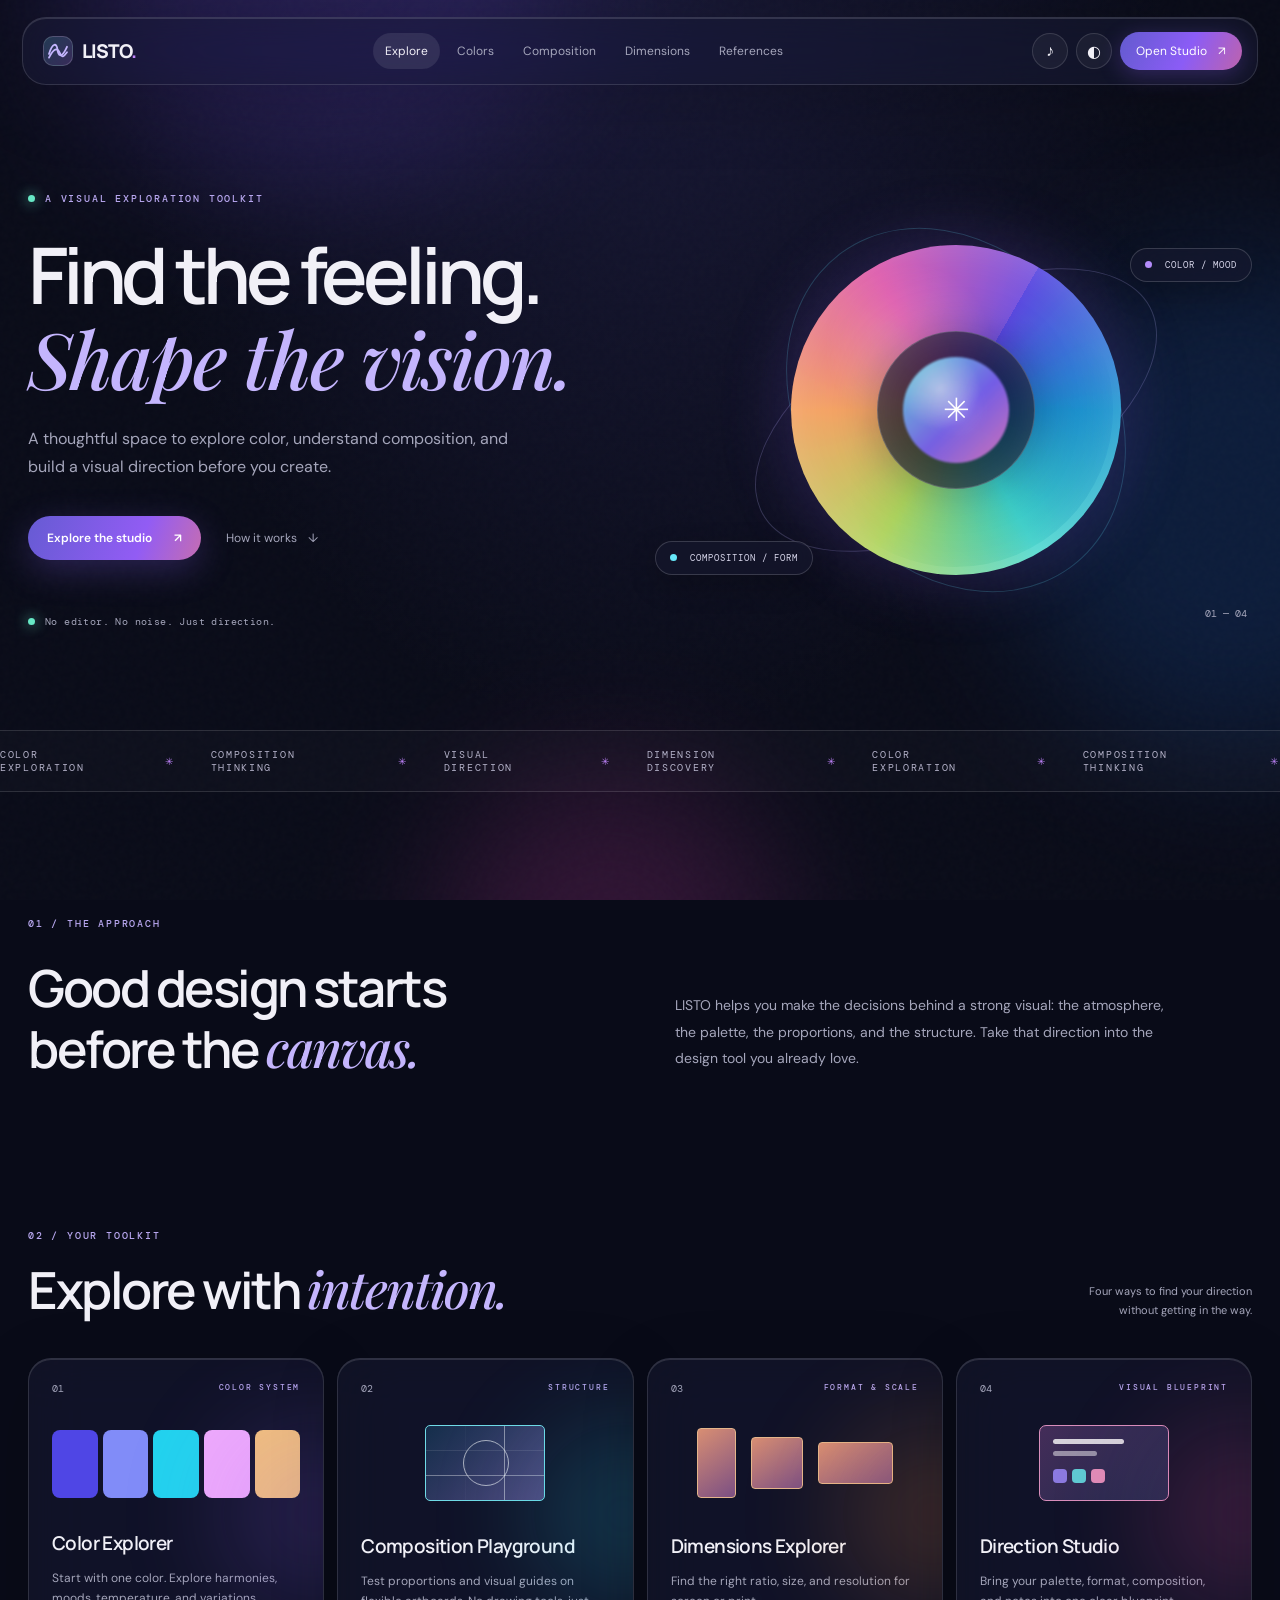
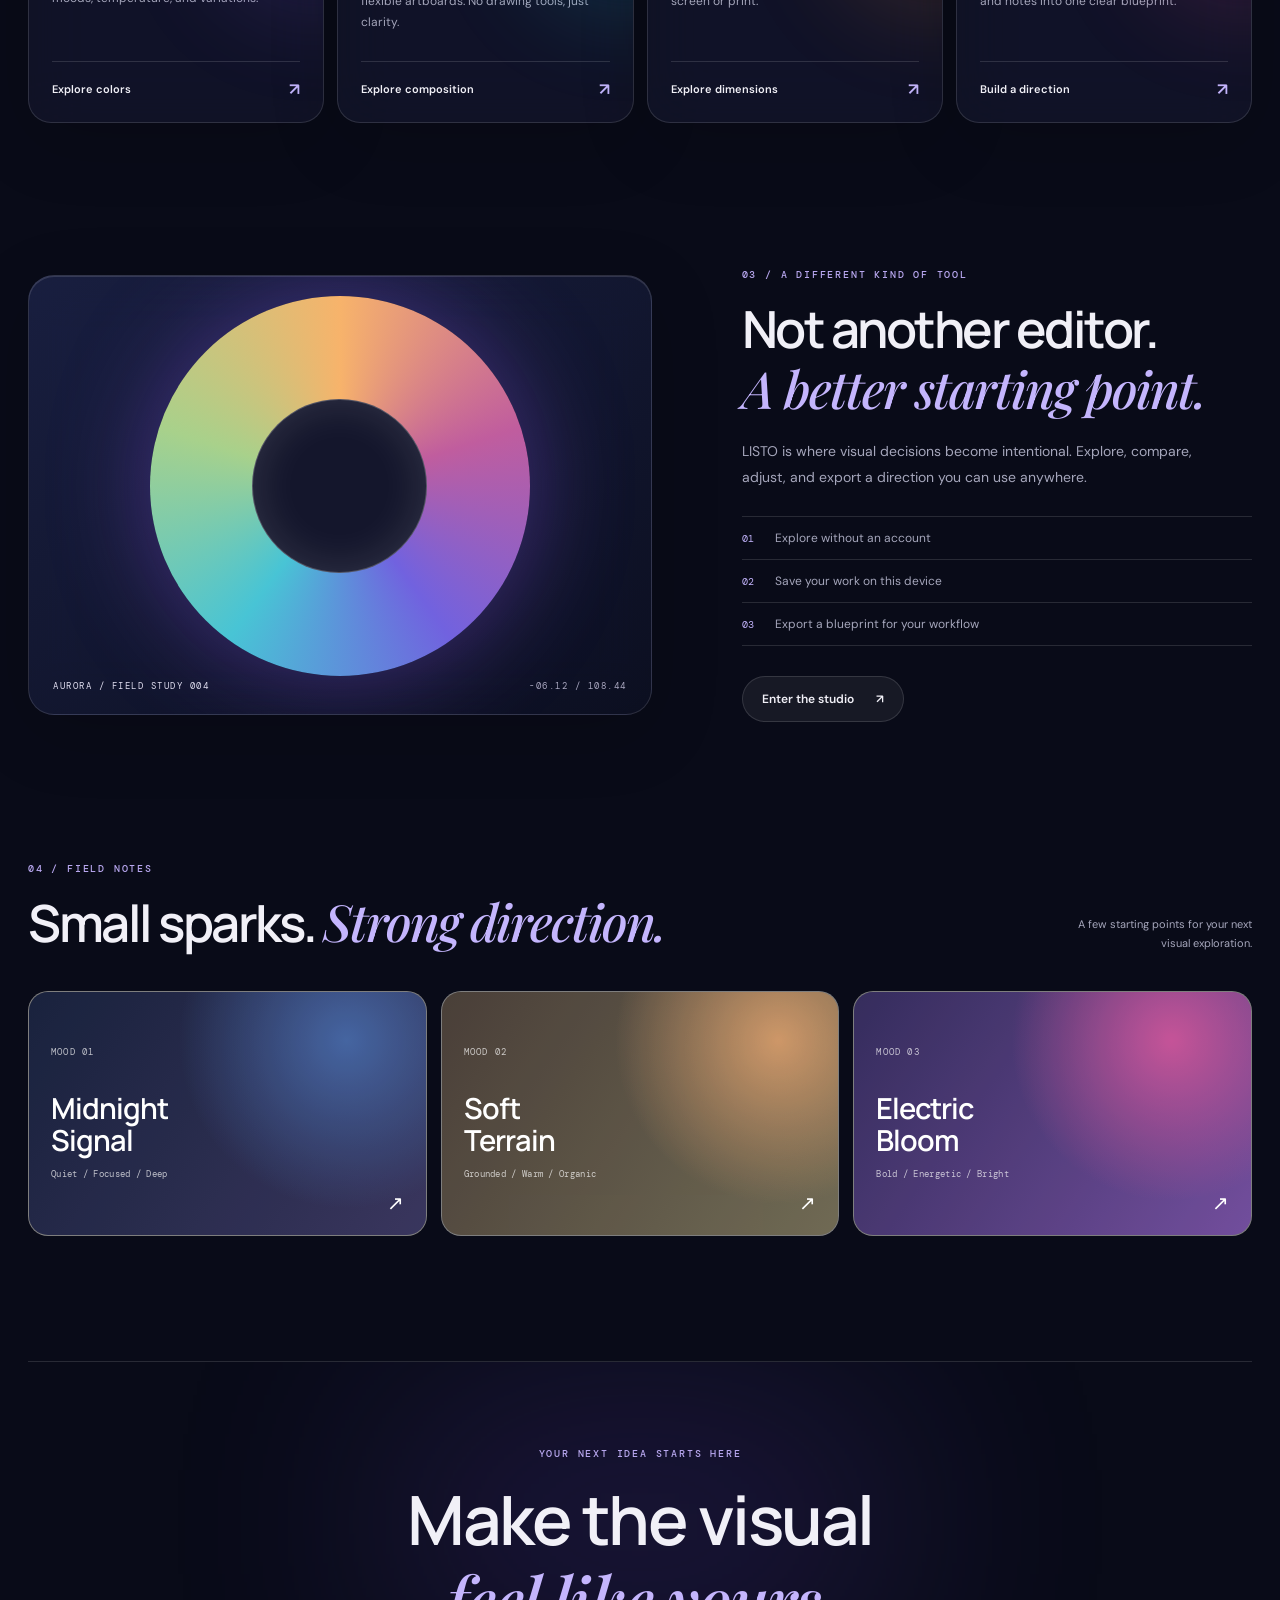
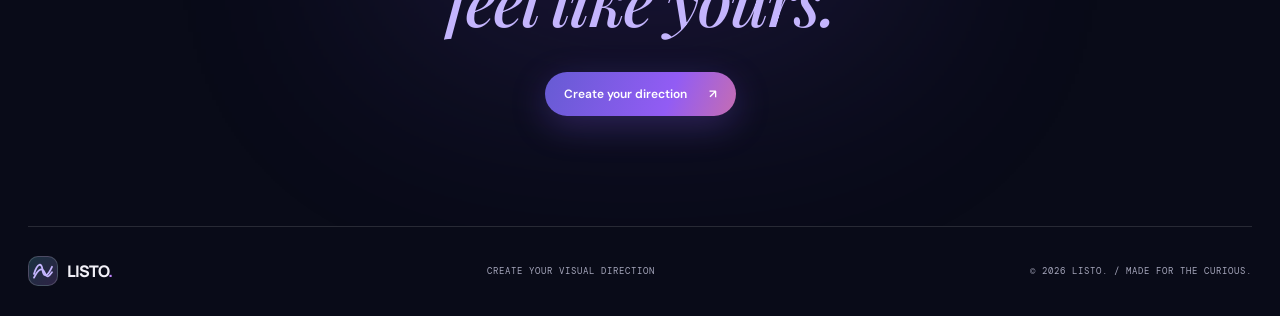
==== index.html @ 4fe57c47 "Add files via upload" ====
<!doctype html>
<html lang="id">
<head>
  <meta charset="utf-8">
  <meta name="viewport" content="width=device-width, initial-scale=1">
  <meta name="theme-color" content="#090b18">
  <meta name="description" content="LISTO. — Create Your Visual Direction. Explore color, composition, dimensions, and visual references.">
  <title>LISTO. — Create Your Visual Direction</title>
  <link rel="preconnect" href="https://fonts.googleapis.com">
  <link rel="preconnect" href="https://fonts.gstatic.com" crossorigin>
  <link href="https://fonts.googleapis.com/css2?family=DM+Sans:wght@400;500;600;700&family=Manrope:wght@400;500;600;700;800&family=Playfair+Display:ital,wght@0,500;0,600;1,500&display=swap" rel="stylesheet">
  <link rel="stylesheet" href="styles.css">
</head>
<body>
  <div class="ambient" aria-hidden="true">
    <div class="aurora aurora-a"></div><div class="aurora aurora-b"></div><div class="aurora aurora-c"></div>
    <div class="grain"></div>
  </div>

  <header class="topbar-wrap">
    <nav class="topbar glass" aria-label="Navigasi utama">
      <a class="brand" href="#home" aria-label="LISTO beranda">
        <span class="brand-mark"><svg viewBox="0 0 40 40" role="img" aria-label="Aurora Flow"><path d="M5 25C11 5 18 7 19 17S25 35 35 13" /><path d="M5 31C13 15 19 14 23 23S29 30 35 22" /></svg></span>
        <span>LISTO<span class="brand-dot">.</span></span>
      </a>
      <div class="nav-links" id="navLinks">
        <a class="nav-link active" href="#explore">Explore</a>
        <a class="nav-link" href="#colors">Colors</a>
        <a class="nav-link" href="#composition">Composition</a>
        <a class="nav-link" href="#dimensions">Dimensions</a>
        <a class="nav-link" href="#references">References</a>
      </div>
      <div class="nav-actions">
        <button class="icon-btn" id="soundToggle" aria-label="Aktifkan atau matikan suara" title="Sound"><span id="soundIcon">♪</span></button>
        <button class="icon-btn" id="themeToggle" aria-label="Ganti tema" title="Theme">◐</button>
        <button class="menu-toggle" id="menuToggle" aria-label="Buka navigasi">☰</button>
        <a class="nav-cta" href="#studio">Open Studio <span>↗</span></a>
      </div>
    </nav>
  </header>

  <main id="home">
    <section class="hero section-shell" id="explore">
      <div class="hero-copy">
        <div class="eyebrow"><span class="eyebrow-dot"></span> A VISUAL EXPLORATION TOOLKIT</div>
        <h1>Find the feeling.<br><em>Shape the vision.</em></h1>
        <p class="hero-description">A thoughtful space to explore color, understand composition, and build a visual direction before you create.</p>
        <div class="hero-actions">
          <a class="button button-primary" href="#studio">Explore the studio <span>↗</span></a>
          <a class="text-link" href="#how-it-works">How it works <span>↓</span></a>
        </div>
        <div class="hero-meta"><span class="live-dot"></span> No editor. No noise. Just direction.</div>
      </div>
      <div class="hero-art" aria-label="Visual aurora spectrum">
        <div class="orbit orbit-one"></div><div class="orbit orbit-two"></div>
        <div class="spectrum-core"><div class="core-inner"></div><span class="core-cross">✳</span></div>
        <div class="float-label label-top"><span class="tiny-swatch swatch-violet"></span> COLOR / MOOD</div>
        <div class="float-label label-bottom"><span class="tiny-swatch swatch-cyan"></span> COMPOSITION / FORM</div>
        <div class="hero-index">01 — 04</div>
      </div>
    </section>

    <section class="ticker" aria-label="Fitur LISTO"><div class="ticker-track"><span>COLOR EXPLORATION</span><i>✳</i><span>COMPOSITION THINKING</span><i>✳</i><span>VISUAL DIRECTION</span><i>✳</i><span>DIMENSION DISCOVERY</span><i>✳</i><span>COLOR EXPLORATION</span><i>✳</i><span>COMPOSITION THINKING</span><i>✳</i></div></section>

    <section class="section-shell intro-section" id="how-it-works">
      <div class="section-kicker">01 / THE APPROACH</div>
      <div class="intro-grid"><h2>Good design starts<br>before the <em>canvas.</em></h2><p>LISTO helps you make the decisions behind a strong visual: the atmosphere, the palette, the proportions, and the structure. Take that direction into the design tool you already love.</p></div>
    </section>

    <section class="section-shell tools-section" id="studio">
      <div class="section-heading"><div><div class="section-kicker">02 / YOUR TOOLKIT</div><h2>Explore with <em>intention.</em></h2></div><span class="section-note">Four ways to find your direction<br>without getting in the way.</span></div>
      <div class="tool-grid">
        <article class="tool-card tool-color glass" id="colors">
          <div class="tool-topline"><span>01</span><span class="tool-tag">COLOR SYSTEM</span></div>
          <div class="mini-palette"><span></span><span></span><span></span><span></span><span></span></div>
          <h3>Color Explorer</h3><p>Start with one color. Explore harmonies, moods, temperature, and variations.</p>
          <button class="card-action" data-open="color">Explore colors <span>↗</span></button>
        </article>
        <article class="tool-card tool-composition glass" id="composition">
          <div class="tool-topline"><span>02</span><span class="tool-tag">STRUCTURE</span></div>
          <div class="mini-artboard"><div class="thirds"></div><div class="mini-circle"></div></div>
          <h3>Composition Playground</h3><p>Test proportions and visual guides on flexible artboards. No drawing tools, just clarity.</p>
          <button class="card-action" data-open="composition">Explore composition <span>↗</span></button>
        </article>
        <article class="tool-card tool-dimensions glass" id="dimensions">
          <div class="tool-topline"><span>03</span><span class="tool-tag">FORMAT & SCALE</span></div>
          <div class="ratio-tiles"><span class="ratio-tall"></span><span class="ratio-square"></span><span class="ratio-wide"></span></div>
          <h3>Dimensions Explorer</h3><p>Find the right ratio, size, and resolution for screen or print.</p>
          <button class="card-action" data-open="dimensions">Explore dimensions <span>↗</span></button>
        </article>
        <article class="tool-card tool-direction glass" id="references">
          <div class="tool-topline"><span>04</span><span class="tool-tag">VISUAL BLUEPRINT</span></div>
          <div class="direction-preview"><div class="dp-line"></div><div class="dp-line short"></div><div class="dp-chips"><i></i><i></i><i></i></div></div>
          <h3>Direction Studio</h3><p>Bring your palette, format, composition, and notes into one clear blueprint.</p>
          <button class="card-action" data-open="direction">Build a direction <span>↗</span></button>
        </article>
      </div>
    </section>

    <section class="section-shell feature-section">
      <div class="feature-visual glass"><div class="feature-orb"></div><div class="feature-caption">AURORA / FIELD STUDY 004</div><div class="feature-coordinate">-06.12 / 108.44</div></div>
      <div class="feature-copy"><div class="section-kicker">03 / A DIFFERENT KIND OF TOOL</div><h2>Not another editor.<br><em>A better starting point.</em></h2><p>LISTO is where visual decisions become intentional. Explore, compare, adjust, and export a direction you can use anywhere.</p><ul class="feature-list"><li><span>01</span> Explore without an account</li><li><span>02</span> Save your work on this device</li><li><span>03</span> Export a blueprint for your workflow</li></ul><a class="button button-secondary" href="#studio">Enter the studio <span>↗</span></a></div>
    </section>

    <section class="section-shell discover-section">
      <div class="section-heading"><div><div class="section-kicker">04 / FIELD NOTES</div><h2>Small sparks. <em>Strong direction.</em></h2></div><span class="section-note">A few starting points for your next<br>visual exploration.</span></div>
      <div class="mood-grid">
        <button class="mood-card mood-night" data-mood="Midnight" aria-label="Pilih mood Midnight"><span>MOOD 01</span><strong>Midnight<br>Signal</strong><small>Quiet / Focused / Deep</small><i>↗</i></button>
        <button class="mood-card mood-earth" data-mood="Earth" aria-label="Pilih mood Earth"><span>MOOD 02</span><strong>Soft<br>Terrain</strong><small>Grounded / Warm / Organic</small><i>↗</i></button>
        <button class="mood-card mood-electric" data-mood="Electric" aria-label="Pilih mood Electric"><span>MOOD 03</span><strong>Electric<br>Bloom</strong><small>Bold / Energetic / Bright</small><i>↗</i></button>
      </div>
    </section>

    <section class="section-shell closing-section"><div class="closing-glow"></div><div class="section-kicker">YOUR NEXT IDEA STARTS HERE</div><h2>Make the visual<br><em>feel like yours.</em></h2><a class="button button-primary" href="#studio">Create your direction <span>↗</span></a></section>
  </main>

  <footer class="footer section-shell"><a class="brand" href="#home"><span class="brand-mark"><svg viewBox="0 0 40 40"><path d="M5 25C11 5 18 7 19 17S25 35 35 13"/><path d="M5 31C13 15 19 14 23 23S29 30 35 22"/></svg></span><span>LISTO<span class="brand-dot">.</span></span></a><span>CREATE YOUR VISUAL DIRECTION</span><span>© 2026 LISTO. / MADE FOR THE CURIOUS.</span></footer>

  <div class="modal-backdrop" id="modalBackdrop" aria-hidden="true">
    <section class="workspace glass" role="dialog" aria-modal="true" aria-labelledby="workspaceTitle">
      <div class="workspace-head"><div><div class="section-kicker" id="workspaceKicker">LISTO / TOOLKIT</div><h2 id="workspaceTitle">Color Explorer</h2></div><button class="icon-btn close-modal" id="closeModal" aria-label="Tutup">×</button></div>
      <div class="workspace-body" id="workspaceBody"></div>
    </section>
  </div>
  <div class="toast" id="toast" role="status"></div>
  <script src="app.js"></script>
</body>
</html>
---- styles.css ----
@import url('https://fonts.googleapis.com/css2?family=DM+Mono:wght@400;500&display=swap');
:root{--bg:#090b18;--text:#f1f0f7;--muted:#a5a6bb;--line:rgba(255,255,255,.13);--glass:rgba(24,27,48,.55);--glass-strong:rgba(24,27,48,.82);--accent:#a78bfa;--cyan:#67e8f9;--max:1240px;color-scheme:dark}
*{box-sizing:border-box}html{scroll-behavior:smooth;scroll-padding-top:110px}body{margin:0;background:var(--bg);color:var(--text);font-family:'DM Sans',sans-serif;overflow-x:hidden}body.light{--bg:#edf0f8;--text:#17182a;--muted:#60647a;--line:rgba(28,30,55,.14);--glass:rgba(255,255,255,.57);--glass-strong:rgba(255,255,255,.88);color-scheme:light}.ambient{position:fixed;inset:0;z-index:-2;overflow:hidden;pointer-events:none;background:radial-gradient(ellipse at 50% 0%,#171735 0%,var(--bg) 58%)}.aurora{position:absolute;filter:blur(70px);opacity:.26;border-radius:50%;animation:drift 19s ease-in-out infinite alternate}.aurora-a{width:520px;height:400px;top:-210px;left:4%;background:#6043c7}.aurora-b{width:450px;height:500px;right:-180px;top:28%;background:#164e9d;animation-delay:-7s}.aurora-c{width:350px;height:350px;left:34%;bottom:-220px;background:#a02e83;animation-delay:-12s}.grain{position:absolute;inset:0;opacity:.035;background-image:url("data:image/svg+xml,%3Csvg viewBox='0 0 180 180' xmlns='http://www.w3.org/2000/svg'%3E%3Cfilter id='n'%3E%3CfeTurbulence type='fractalNoise' baseFrequency='.9' numOctaves='3' stitchTiles='stitch'/%3E%3C/filter%3E%3Crect width='100%25' height='100%25' filter='url(%23n)' opacity='.6'/%3E%3C/svg%3E")}
@keyframes drift{to{transform:translate3d(55px,35px,0) scale(1.12)}}.glass{background:var(--glass);border:1px solid var(--line);backdrop-filter:blur(28px) saturate(155%);-webkit-backdrop-filter:blur(28px) saturate(155%);box-shadow:0 18px 70px rgba(0,0,0,.16),inset 0 1px 0 rgba(255,255,255,.13)}
.topbar-wrap{position:fixed;top:17px;left:0;right:0;z-index:50;display:flex;justify-content:center;padding:0 22px}.topbar{width:min(100%,var(--max));min-height:68px;border-radius:24px;padding:10px 15px 10px 20px;display:flex;align-items:center;gap:28px;transition:width .45s cubic-bezier(.2,.8,.2,1),min-height .45s,background .3s,border-radius .4s}.topbar.scrolled{width:min(890px,calc(100% - 24px));min-height:56px;border-radius:999px;background:rgba(17,19,37,.78);box-shadow:0 12px 48px rgba(0,0,0,.27),inset 0 1px 0 rgba(255,255,255,.17)}body.light .topbar.scrolled{background:rgba(255,255,255,.82)}.brand{display:flex;align-items:center;gap:9px;color:var(--text);text-decoration:none;font:800 19px Manrope,sans-serif;letter-spacing:-1px;white-space:nowrap}.brand-dot{color:#c084fc}.brand-mark{width:30px;height:30px;display:grid;place-items:center;border-radius:10px;background:linear-gradient(135deg,rgba(103,232,249,.18),rgba(192,132,252,.2));border:1px solid rgba(255,255,255,.17)}.brand-mark svg{width:24px;fill:none;stroke:url(#none);stroke:#c4b5fd;stroke-width:3;stroke-linecap:round}.nav-links{display:flex;align-items:center;gap:5px;margin:auto}.nav-link{color:var(--muted);text-decoration:none;font-size:12px;padding:10px 12px;border-radius:30px;transition:.25s}.nav-link:hover,.nav-link.active{color:var(--text);background:rgba(255,255,255,.09)}.nav-actions{display:flex;align-items:center;gap:8px}.icon-btn,.menu-toggle{width:36px;height:36px;border:1px solid var(--line);background:rgba(255,255,255,.045);color:var(--text);border-radius:50%;cursor:pointer;font-size:16px;transition:.25s}.icon-btn:hover,.menu-toggle:hover{background:rgba(255,255,255,.15);transform:translateY(-2px)}.nav-cta{font-size:12px;text-decoration:none;color:#fff;background:linear-gradient(115deg,#635bce,#8b5cf6 55%,#bd63ad);padding:11px 16px;border-radius:30px;box-shadow:0 5px 22px rgba(139,92,246,.28)}.nav-cta span{margin-left:8px}.menu-toggle{display:none}
.section-shell{width:min(var(--max),calc(100% - 56px));margin-inline:auto}.hero{min-height:730px;padding-top:190px;padding-bottom:100px;display:grid;grid-template-columns:1fr 1fr;align-items:center;gap:40px}.eyebrow,.section-kicker,.tool-tag{font:500 10px 'DM Mono',monospace;letter-spacing:1.8px;color:#b8a7ef}.eyebrow{display:flex;align-items:center;gap:10px}.eyebrow-dot,.live-dot{width:7px;height:7px;border-radius:50%;background:#67e8c5;box-shadow:0 0 13px #67e8c5}.hero h1{font:600 clamp(46px,6.1vw,82px)/1.08 Manrope,sans-serif;letter-spacing:-5px;margin:27px 0 22px}.hero h1 em,h2 em{font-family:'Playfair Display',serif;font-weight:500;color:#c4b5fd;letter-spacing:-2px}.hero-description{max-width:490px;font-size:16px;line-height:1.8;color:var(--muted)}.hero-actions{display:flex;align-items:center;gap:25px;margin-top:34px}.button{display:inline-flex;align-items:center;gap:22px;padding:14px 19px;border-radius:30px;text-decoration:none;font-size:12px;font-weight:600;transition:.25s;cursor:pointer}.button:hover{transform:translateY(-3px)}.button-primary{color:#fff;background:linear-gradient(110deg,#665bd3,#925cf4 65%,#c56db2);box-shadow:0 10px 35px rgba(119,86,219,.3)}.button-secondary{color:var(--text);border:1px solid var(--line);background:rgba(255,255,255,.06)}.text-link{font-size:12px;color:var(--muted);text-decoration:none}.text-link span{margin-left:8px}.hero-meta{display:flex;align-items:center;gap:10px;color:var(--muted);font:10px 'DM Mono',monospace;letter-spacing:.4px;margin-top:55px}.hero-art{height:420px;position:relative;display:grid;place-items:center}.spectrum-core{width:min(330px,70vw);aspect-ratio:1;border-radius:50%;position:relative;background:conic-gradient(from 30deg,#5b4bd4,#2d9acb,#5ed7cf,#b5d56c,#eea46c,#d45da7,#7859d4);filter:saturate(1.1);box-shadow:0 0 70px rgba(135,90,230,.25),inset 0 0 45px rgba(255,255,255,.16);animation:slowspin 34s linear infinite}.spectrum-core:before{content:"";position:absolute;inset:8px;border-radius:50%;background:radial-gradient(circle at 35% 30%,rgba(255,255,255,.45),transparent 28%),radial-gradient(circle at 65% 70%,rgba(20,16,55,.6),transparent 52%);mix-blend-mode:soft-light}.spectrum-core:after{content:"";position:absolute;inset:26%;border-radius:50%;background:rgba(12,14,34,.7);backdrop-filter:blur(20px);border:1px solid rgba(255,255,255,.22);box-shadow:inset 0 0 35px rgba(255,255,255,.12),0 0 45px rgba(10,10,30,.3)}.core-inner{position:absolute;inset:34%;z-index:2;border-radius:50%;background:radial-gradient(circle at 35% 30%,#fff8,transparent 40%),linear-gradient(135deg,#6de5e7,#7d65e9 55%,#df7bbd);filter:blur(1px);opacity:.9}.core-cross{position:absolute;z-index:3;inset:0;display:grid;place-items:center;font-size:32px;color:white;text-shadow:0 0 24px white}.orbit{position:absolute;border:1px solid rgba(190,180,255,.22);border-radius:50%;transform:rotate(-28deg)}.orbit-one{width:440px;height:220px}.orbit-two{width:390px;height:310px;transform:rotate(54deg);border-color:rgba(103,232,249,.2)}@keyframes slowspin{to{transform:rotate(360deg)}}.float-label{position:absolute;padding:10px 14px;border-radius:30px;background:rgba(24,25,48,.58);border:1px solid rgba(255,255,255,.16);backdrop-filter:blur(18px);font:9px 'DM Mono',monospace;letter-spacing:1px;color:#d9d8ec;box-shadow:0 10px 30px #0003}.label-top{top:48px;right:0}.label-bottom{bottom:45px;left:-5px}.tiny-swatch{display:inline-block;width:7px;height:7px;border-radius:50%;margin-right:7px}.swatch-violet{background:#b38bfa}.swatch-cyan{background:#67e8f9}.hero-index{position:absolute;bottom:0;right:5px;color:var(--muted);font:10px 'DM Mono',monospace}
.ticker{overflow:hidden;border-block:1px solid var(--line);padding:17px 0;background:rgba(255,255,255,.018)}.ticker-track{display:flex;align-items:center;justify-content:space-around;gap:36px;min-width:900px;color:#b4b2c9;font:10px 'DM Mono',monospace;letter-spacing:1.7px}.ticker i{color:#c084fc;font-style:normal}
.intro-section{padding-top:125px;padding-bottom:110px}.intro-grid{display:grid;grid-template-columns:1fr 1fr;gap:70px;align-items:end;margin-top:28px}.intro-grid h2,.section-heading h2,.feature-copy h2,.closing-section h2{font:600 clamp(34px,4vw,53px)/1.17 Manrope,sans-serif;letter-spacing:-2.5px;margin:0}.intro-grid p,.feature-copy p{color:var(--muted);line-height:1.9;font-size:14px;max-width:490px;margin:0 0 7px}
.tools-section{padding:40px 0 125px}.section-heading{display:flex;align-items:end;justify-content:space-between;margin-bottom:38px}.section-heading h2{margin-top:17px}.section-note{font-size:11px;line-height:1.7;color:var(--muted);text-align:right}.tool-grid{display:grid;grid-template-columns:repeat(4,1fr);gap:13px}.tool-card{position:relative;min-height:365px;padding:23px;border-radius:23px;overflow:hidden;transition:transform .35s,border-color .35s}.tool-card:hover{transform:translateY(-7px);border-color:rgba(196,181,253,.4)}.tool-card:after{content:"";position:absolute;width:190px;height:190px;border-radius:50%;filter:blur(55px);opacity:.18;right:-85px;top:60px;pointer-events:none}.tool-color:after{background:#8b5cf6}.tool-composition:after{background:#22d3ee}.tool-dimensions:after{background:#fb923c}.tool-direction:after{background:#ec4899}.tool-topline{display:flex;justify-content:space-between;color:var(--muted);font:10px 'DM Mono',monospace}.tool-tag{font-size:8px}.tool-card h3{font:600 19px Manrope,sans-serif;margin:32px 0 10px;letter-spacing:-.6px}.tool-card p{font-size:12px;color:var(--muted);line-height:1.7;min-height:62px}.card-action{position:absolute;bottom:22px;left:23px;right:23px;width:calc(100% - 46px);display:flex;justify-content:space-between;align-items:center;border:0;border-top:1px solid var(--line);padding:16px 0 0;background:none;color:var(--text);font:600 11px 'DM Sans';cursor:pointer}.card-action span{color:#c4b5fd;font-size:17px}.mini-palette{display:flex;gap:5px;margin-top:35px}.mini-palette span{height:68px;flex:1;border-radius:8px;background:#4f46e5}.mini-palette span:nth-child(2){background:#818cf8}.mini-palette span:nth-child(3){background:#22d3ee}.mini-palette span:nth-child(4){background:#f0abfc}.mini-palette span:nth-child(5){background:#f5c27a}.mini-artboard{height:76px;width:120px;margin:30px auto 0;border:1px solid #70dbe7;border-radius:5px;position:relative;background:linear-gradient(135deg,#142e4b,#51447b)}.thirds{position:absolute;inset:0;background:linear-gradient(90deg,transparent 32.8%,#ffffff77 33%,transparent 33.5%,transparent 66%,#ffffff77 66.5%,transparent 67%),linear-gradient(0deg,transparent 32.8%,#ffffff77 33%,transparent 33.5%,transparent 66%,#ffffff77 66.5%,transparent 67%)}.mini-circle{position:absolute;width:46px;height:46px;border:1px solid #fff9;border-radius:50%;left:37px;top:14px}.ratio-tiles{height:76px;display:flex;align-items:center;justify-content:center;gap:15px;margin-top:30px}.ratio-tiles span{display:block;border:1px solid #e4b58b;background:linear-gradient(145deg,#d88e73,#7b4f83);border-radius:4px}.ratio-tall{height:70px;width:39px}.ratio-square{width:52px;height:52px}.ratio-wide{width:75px;height:42px}.direction-preview{height:76px;width:130px;margin:30px auto 0;padding:13px;border:1px solid #d98ebc;border-radius:7px;background:linear-gradient(130deg,#442d59,#1d294b)}.dp-line{height:5px;width:70%;border-radius:4px;background:#ffffffc9;margin-bottom:7px}.dp-line.short{width:43%;opacity:.6}.dp-chips{display:flex;gap:5px;margin-top:13px}.dp-chips i{height:14px;width:14px;border-radius:4px;background:#8b7ae0}.dp-chips i:nth-child(2){background:#5ecbd3}.dp-chips i:nth-child(3){background:#df8cb7}
.feature-section{display:grid;grid-template-columns:1.1fr .9fr;gap:90px;align-items:center;padding:20px 0 140px}.feature-visual{height:440px;border-radius:26px;position:relative;overflow:hidden;background:linear-gradient(145deg,rgba(32,39,79,.7),rgba(14,17,35,.7))}.feature-orb{position:absolute;width:380px;height:380px;left:50%;top:48%;transform:translate(-50%,-50%);border-radius:50%;background:conic-gradient(#f7b36b,#c05d9e,#7162df,#48c4d5,#a8d18b,#f7b36b);filter:blur(.5px);box-shadow:0 0 100px #8b5cf666}.feature-orb:after{content:"";position:absolute;inset:27%;border-radius:50%;background:#14162c;border:1px solid #ffffff44;box-shadow:inset 0 0 45px #ffffff22}.feature-caption,.feature-coordinate{position:absolute;bottom:22px;left:24px;color:#e1dff1;font:9px 'DM Mono';letter-spacing:1.5px}.feature-coordinate{left:auto;right:24px;color:#aaa8c0}.feature-copy h2{margin:18px 0}.feature-copy p{margin-bottom:25px}.feature-list{list-style:none;padding:0;margin:0 0 30px;border-top:1px solid var(--line)}.feature-list li{padding:13px 0;border-bottom:1px solid var(--line);font-size:12px;color:var(--muted)}.feature-list span{font:10px 'DM Mono';color:#c4b5fd;margin-right:18px}
.discover-section{padding-bottom:125px}.mood-grid{display:grid;grid-template-columns:repeat(3,1fr);gap:14px}.mood-card{min-height:245px;border:1px solid #ffffff20;border-radius:20px;padding:22px;text-align:left;color:#fff;position:relative;overflow:hidden;cursor:pointer;transition:.3s}.mood-card:hover{transform:translateY(-5px) scale(1.01)}.mood-card:before{content:"";position:absolute;inset:0;opacity:.9;z-index:0}.mood-night:before{background:radial-gradient(circle at 80% 20%,#4265a8,transparent 45%),linear-gradient(125deg,#111b39,#35315d)}.mood-earth:before{background:radial-gradient(circle at 85% 20%,#d99d69,transparent 42%),linear-gradient(125deg,#473b34,#716b52)}.mood-electric:before{background:radial-gradient(circle at 80% 20%,#d0529e,transparent 43%),linear-gradient(125deg,#30275c,#744ca3)}.mood-card>*{position:relative;z-index:1}.mood-card span,.mood-card small{display:block;font:9px 'DM Mono';letter-spacing:1.2px;color:#ffffffb5}.mood-card strong{display:block;font:600 29px/1.08 Manrope;margin-top:35px;letter-spacing:-1px}.mood-card small{margin-top:12px;letter-spacing:.3px}.mood-card i{position:absolute;right:22px;bottom:20px;font-style:normal;font-size:20px}
.closing-section{position:relative;text-align:center;padding:85px 20px 110px;border-top:1px solid var(--line);overflow:hidden}.closing-glow{position:absolute;width:500px;height:260px;left:50%;top:30px;transform:translateX(-50%);background:#704bd7;filter:blur(120px);opacity:.19;pointer-events:none}.closing-section>*:not(.closing-glow){position:relative}.closing-section h2{font-size:clamp(42px,6vw,68px);margin:20px 0 30px}.footer{min-height:90px;border-top:1px solid var(--line);display:flex;align-items:center;justify-content:space-between;color:var(--muted);font:9px 'DM Mono';letter-spacing:1px}.footer .brand{font:800 16px Manrope;color:var(--text)}
.modal-backdrop{position:fixed;inset:0;z-index:100;background:rgba(4,5,15,.65);backdrop-filter:blur(12px);display:none;align-items:center;justify-content:center;padding:20px}.modal-backdrop.open{display:flex;animation:fadein .25s}.workspace{width:min(900px,100%);max-height:min(86vh,850px);overflow:auto;border-radius:25px;padding:27px;background:var(--glass-strong)}@keyframes fadein{from{opacity:0}to{opacity:1}}.workspace-head{display:flex;justify-content:space-between;align-items:center;border-bottom:1px solid var(--line);padding-bottom:20px}.workspace-head h2{font:600 28px Manrope;margin:9px 0 0;letter-spacing:-1px}.close-modal{font-size:25px}.workspace-body{padding-top:22px}.tool-layout{display:grid;grid-template-columns:1fr 1fr;gap:25px}.control-group{margin-bottom:18px}.control-group label{display:block;font-size:11px;color:var(--muted);margin-bottom:8px}.control-group input,.control-group select,.control-group textarea{width:100%;padding:12px 13px;border:1px solid var(--line);border-radius:10px;background:rgba(255,255,255,.06);color:var(--text);font:13px 'DM Sans';outline:none}.control-group input:focus,.control-group select:focus{border-color:#a78bfa}.control-group input[type=color]{height:45px;padding:5px}.control-group input[type=range]{padding:0;accent-color:#a78bfa}.palette-output{display:grid;grid-template-columns:repeat(5,1fr);gap:7px;margin:12px 0}.palette-chip{height:125px;border-radius:10px;display:flex;align-items:end;padding:8px;color:white;text-shadow:0 1px 4px #0009;font:9px 'DM Mono';overflow:hidden;word-break:break-all}.subheading{font:600 15px Manrope;margin:0 0 12px}.help-copy{font-size:12px;line-height:1.7;color:var(--muted)}.small-button{border:1px solid var(--line);border-radius:20px;background:rgba(255,255,255,.06);color:var(--text);padding:9px 13px;font:11px 'DM Sans';cursor:pointer;margin:4px 4px 4px 0}.small-button:hover{background:rgba(255,255,255,.14)}.result-box{border:1px solid var(--line);border-radius:14px;padding:16px;background:rgba(255,255,255,.035)}.artboard-stage{min-height:320px;display:grid;place-items:center;border:1px dashed var(--line);border-radius:14px;background:rgba(255,255,255,.025);overflow:hidden}.artboard{width:260px;height:325px;position:relative;background:linear-gradient(140deg,#26345e,#8d5b9f);box-shadow:0 15px 45px #0005;transition:.2s}.artboard.landscape{width:340px;height:220px}.guide-third,.guide-golden,.guide-safe{position:absolute;inset:0;pointer-events:none}.guide-third{background:linear-gradient(90deg,transparent 32.8%,#fff9 33%,transparent 33.5%,transparent 66%,#fff9 66.5%,transparent 67%),linear-gradient(0deg,transparent 32.8%,#fff9 33%,transparent 33.5%,transparent 66%,#fff9 66.5%,transparent 67%)}.guide-golden:before{content:"";position:absolute;width:61.8%;height:61.8%;left:0;top:0;border:1px solid #fff}.guide-golden:after{content:"";position:absolute;width:38.2%;height:38.2%;right:0;bottom:0;border:1px solid #fff}.guide-safe{inset:8%;border:1px dashed #fff9}.dimension-preview{height:180px;display:grid;place-items:center;background:rgba(255,255,255,.035);border:1px dashed var(--line);border-radius:14px}.dimension-rect{border:1px solid #c4b5fd;background:linear-gradient(135deg,#6e62d855,#4ccbd555);display:grid;place-items:center;color:var(--text);font:11px 'DM Mono';max-width:90%;max-height:145px}.toast{position:fixed;z-index:200;bottom:25px;left:50%;transform:translate(-50%,20px);opacity:0;pointer-events:none;background:rgba(25,27,49,.9);color:#fff;border:1px solid #ffffff25;border-radius:25px;padding:12px 18px;font-size:12px;backdrop-filter:blur(15px);transition:.3s}.toast.show{opacity:1;transform:translate(-50%,0)}
body.light .hero h1 em,body.light h2 em{color:#7054bb}body.light .nav-link:hover,body.light .nav-link.active{background:#25234b12}body.light .float-label{background:#ffffff9c;color:#33334b}body.light .tool-card{background:rgba(255,255,255,.62)}
@media(max-width:950px){.tool-grid{grid-template-columns:repeat(2,1fr)}.hero{min-height:660px}.feature-section{gap:45px}.topbar{gap:15px}.nav-link{padding-inline:8px;font-size:11px}}
@media(max-width:700px){html{scroll-padding-top:90px}.section-shell{width:calc(100% - 36px)}.topbar-wrap{top:10px;padding:0 12px}.topbar{min-height:58px;border-radius:19px;padding:8px 10px 8px 14px;gap:10px}.topbar.scrolled{width:calc(100% - 24px);min-height:53px}.brand{font-size:17px}.brand-mark{width:27px;height:27px}.nav-links{display:none;position:absolute;top:66px;left:12px;right:12px;padding:12px;border-radius:18px;background:var(--glass-strong);border:1px solid var(--line);backdrop-filter:blur(25px);box-shadow:0 20px 50px #0005}.nav-links.open{display:grid;grid-template-columns:1fr 1fr}.nav-link{padding:13px}.nav-actions{margin-left:auto}.nav-cta{display:none}.menu-toggle{display:block;width:34px;height:34px}.icon-btn{width:34px;height:34px}.hero{padding-top:145px;padding-bottom:65px;grid-template-columns:1fr;gap:10px;min-height:0}.hero h1{font-size:clamp(44px,12vw,64px);letter-spacing:-3px;margin-top:22px}.hero-description{font-size:14px;max-width:440px}.hero-meta{margin-top:32px}.hero-art{height:320px;margin-top:5px}.spectrum-core{width:245px}.orbit-one{width:330px;height:170px}.orbit-two{width:300px;height:230px}.label-top{right:0;top:30px}.label-bottom{left:0;bottom:28px}.intro-section{padding-top:75px;padding-bottom:70px}.intro-grid{grid-template-columns:1fr;gap:18px;margin-top:20px}.intro-grid h2,.section-heading h2,.feature-copy h2{font-size:36px}.intro-grid p{font-size:13px}.tools-section{padding:15px 0 80px}.section-heading{align-items:start;gap:15px}.section-note{font-size:9px}.tool-grid{grid-template-columns:1fr 1fr;gap:9px}.tool-card{padding:16px;min-height:330px;border-radius:17px}.tool-card h3{font-size:16px;margin-top:25px}.tool-card p{font-size:11px}.tool-tag{font-size:7px;letter-spacing:.7px}.card-action{left:16px;right:16px;width:calc(100% - 32px);font-size:10px}.mini-palette span{height:53px}.mini-artboard{transform:scale(.85);margin-top:24px}.feature-section{grid-template-columns:1fr;gap:30px;padding-bottom:85px}.feature-visual{height:320px}.feature-orb{width:290px;height:290px}.feature-copy p{font-size:13px}.discover-section{padding-bottom:80px}.mood-grid{grid-template-columns:1fr}.mood-card{min-height:205px}.mood-card strong{margin-top:25px}.closing-section{padding:65px 5px 80px}.footer{padding:20px 0;gap:12px;flex-wrap:wrap}.footer>span:last-child{width:100%;font-size:8px}.workspace{padding:19px;border-radius:20px;max-height:90vh}.workspace-head h2{font-size:23px}.tool-layout{grid-template-columns:1fr}.palette-chip{height:90px;font-size:8px}.artboard-stage{min-height:260px}.artboard{width:190px;height:238px}.artboard.landscape{width:280px;height:180px}}
@media(max-width:390px){.tool-grid{grid-template-columns:1fr}.tool-card{min-height:300px}.tool-card p{min-height:0}.section-note{display:none}.hero-actions{gap:15px}.button{padding:13px 15px}.palette-output{gap:4px}.palette-chip{height:78px;padding:4px;font-size:7px}}
@media(prefers-reduced-motion:reduce){*,*:before,*:after{scroll-behavior:auto!important;animation-duration:.01ms!important;animation-iteration-count:1!important;transition-duration:.01ms!important}}
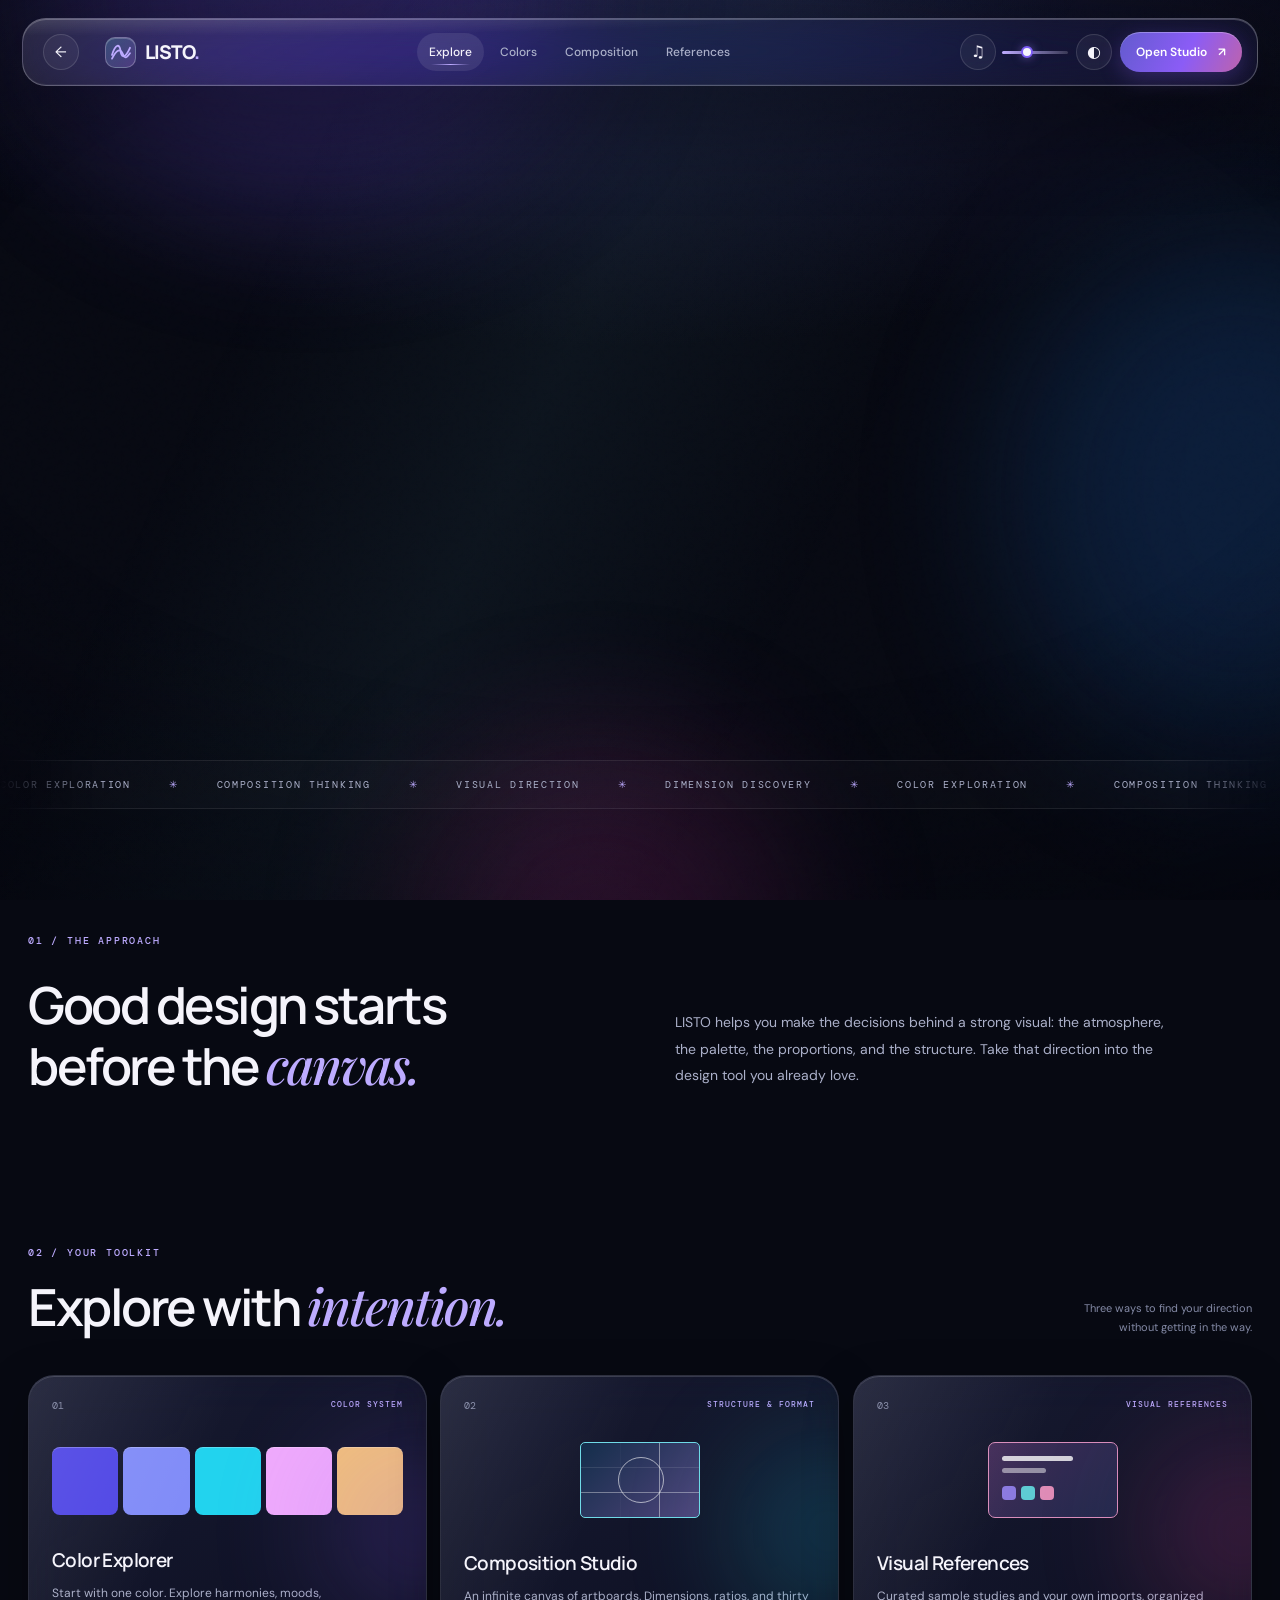
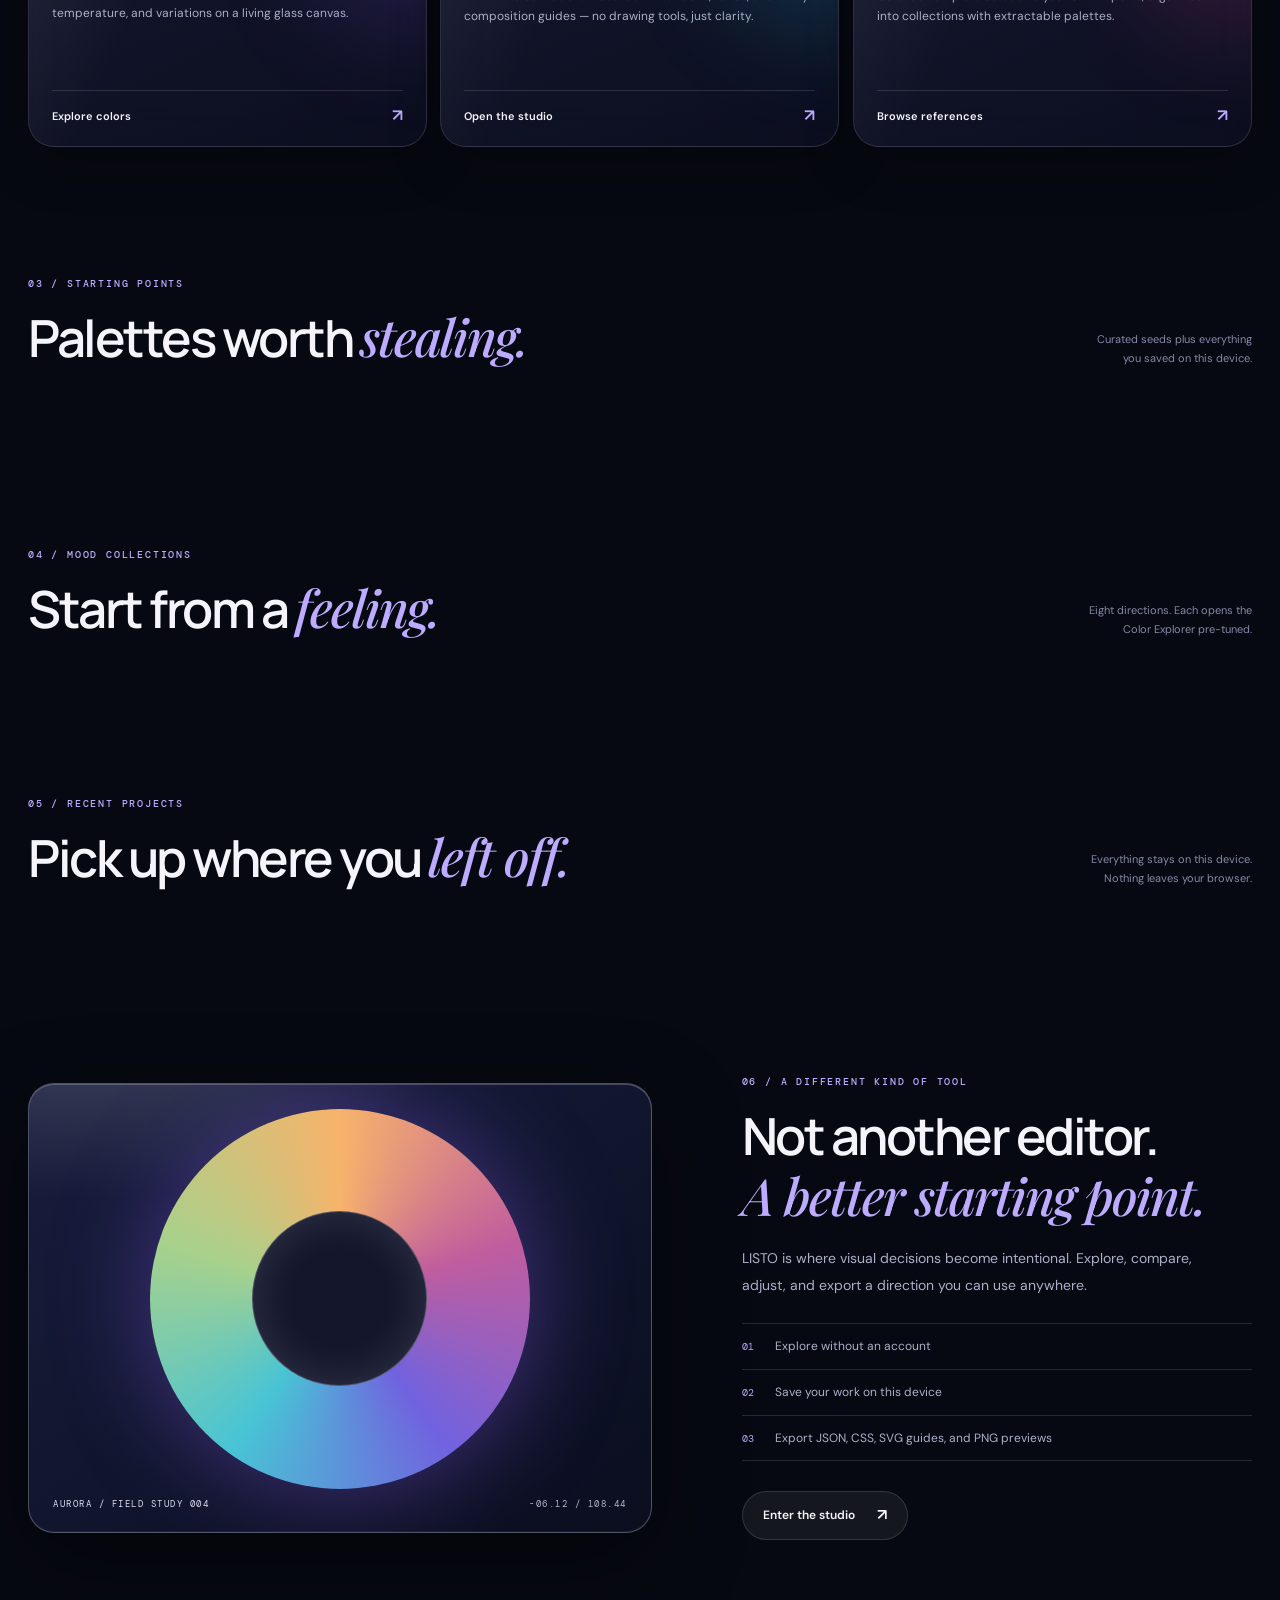
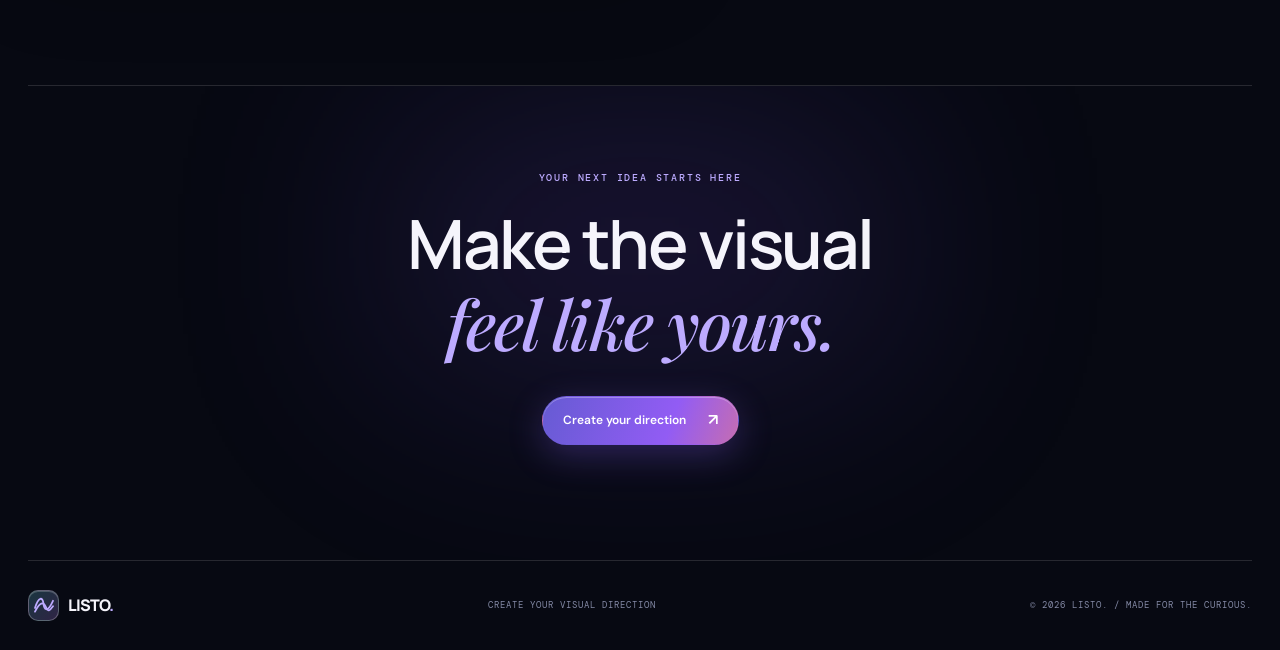
==== commit c5c1bf84: "Add files via upload" ====
--- a/index.html
+++ b/index.html
@@ -1,128 +1,614 @@
 <!doctype html>
-<html lang="id">
+<html lang="en">
 <head>
   <meta charset="utf-8">
-  <meta name="viewport" content="width=device-width, initial-scale=1">
-  <meta name="theme-color" content="#090b18">
-  <meta name="description" content="LISTO. — Create Your Visual Direction. Explore color, composition, dimensions, and visual references.">
+  <meta name="viewport" content="width=device-width, initial-scale=1, viewport-fit=cover">
+  <meta name="theme-color" content="#070912">
+  <meta name="description" content="LISTO. — Create Your Visual Direction. Explore color, composition, dimensions, and visual references in a cinematic creative toolkit.">
+  <meta name="color-scheme" content="dark light">
   <title>LISTO. — Create Your Visual Direction</title>
+  <link rel="icon" href="data:image/svg+xml,%3Csvg xmlns='http://www.w3.org/2000/svg' viewBox='0 0 40 40'%3E%3Crect width='40' height='40' rx='10' fill='%23171933'/%3E%3Cpath d='M5 25C11 5 18 7 19 17S25 35 35 13' fill='none' stroke='%23bdabff' stroke-width='3' stroke-linecap='round'/%3E%3C/svg%3E">
   <link rel="preconnect" href="https://fonts.googleapis.com">
   <link rel="preconnect" href="https://fonts.gstatic.com" crossorigin>
-  <link href="https://fonts.googleapis.com/css2?family=DM+Sans:wght@400;500;600;700&family=Manrope:wght@400;500;600;700;800&family=Playfair+Display:ital,wght@0,500;0,600;1,500&display=swap" rel="stylesheet">
+  <link href="https://fonts.googleapis.com/css2?family=DM+Mono:wght@400;500&family=DM+Sans:wght@400;500;600;700&family=Manrope:wght@400;500;600;700;800&family=Playfair+Display:ital,wght@0,500;0,600;1,500&display=swap" rel="stylesheet">
   <link rel="stylesheet" href="styles.css">
+  <link rel="stylesheet" href="workspace.css">
+  <link rel="stylesheet" href="studio.css">
 </head>
 <body>
+  <!-- ============ Cinematic atmosphere (shared) ============ -->
   <div class="ambient" aria-hidden="true">
-    <div class="aurora aurora-a"></div><div class="aurora aurora-b"></div><div class="aurora aurora-c"></div>
+    <div class="aurora aurora-a"></div>
+    <div class="aurora aurora-b"></div>
+    <div class="aurora aurora-c"></div>
+    <div class="aurora-veil"></div>
     <div class="grain"></div>
+    <div class="vignette"></div>
   </div>
-
+  <div class="pointer-light" id="pointerLight" aria-hidden="true"></div>
+  <div class="scroll-progress" id="scrollProgress" aria-hidden="true"></div>
+
+  <!-- ============ Navigation ============ -->
   <header class="topbar-wrap">
-    <nav class="topbar glass" aria-label="Navigasi utama">
-      <a class="brand" href="#home" aria-label="LISTO beranda">
-        <span class="brand-mark"><svg viewBox="0 0 40 40" role="img" aria-label="Aurora Flow"><path d="M5 25C11 5 18 7 19 17S25 35 35 13" /><path d="M5 31C13 15 19 14 23 23S29 30 35 22" /></svg></span>
+    <nav class="topbar glass glass-liquid" aria-label="Main navigation">
+      <button class="crumb-back icon-btn" id="crumbBack" aria-label="Back to homepage" hidden>←</button>
+      <a class="brand" href="#home" aria-label="LISTO home">
+        <span class="brand-mark">
+          <svg viewBox="0 0 40 40" role="img" aria-label="Aurora Flow">
+            <path d="M5 25C11 5 18 7 19 17S25 35 35 13"/>
+            <path d="M5 31C13 15 19 14 23 23S29 30 35 22"/>
+          </svg>
+        </span>
         <span>LISTO<span class="brand-dot">.</span></span>
       </a>
+      <span class="view-crumb" id="viewCrumb" hidden>COLOR EXPLORER</span>
+
       <div class="nav-links" id="navLinks">
-        <a class="nav-link active" href="#explore">Explore</a>
-        <a class="nav-link" href="#colors">Colors</a>
-        <a class="nav-link" href="#composition">Composition</a>
-        <a class="nav-link" href="#dimensions">Dimensions</a>
-        <a class="nav-link" href="#references">References</a>
-      </div>
+        <a class="nav-link active" href="#home" data-route="home">Explore</a>
+        <a class="nav-link" href="#colors" data-route="colors">Colors</a>
+        <a class="nav-link" href="#studio" data-route="studio">Composition</a>
+        <a class="nav-link" href="#references" data-route="references">References</a>
+      </div>
+
       <div class="nav-actions">
-        <button class="icon-btn" id="soundToggle" aria-label="Aktifkan atau matikan suara" title="Sound"><span id="soundIcon">♪</span></button>
-        <button class="icon-btn" id="themeToggle" aria-label="Ganti tema" title="Theme">◐</button>
-        <button class="menu-toggle" id="menuToggle" aria-label="Buka navigasi">☰</button>
-        <a class="nav-cta" href="#studio">Open Studio <span>↗</span></a>
+        <div class="sound-cluster" role="group" aria-label="Sound controls">
+          <button class="icon-btn sound-btn" id="soundToggle" aria-label="Turn sound off" aria-pressed="true" title="Sound">
+            <span id="soundIcon">♫</span>
+          </button>
+          <input class="volume-slider" id="volumeSlider" type="range" min="0" max="100" value="35" aria-label="Sound volume" title="Volume">
+        </div>
+        <button class="icon-btn" id="themeToggle" aria-label="Switch light or dark theme" title="Theme">◐</button>
+        <button class="menu-toggle" id="menuToggle" aria-label="Open navigation" aria-expanded="false" aria-controls="navLinks">☰</button>
+        <a class="nav-cta" href="#studio">Open Studio <span aria-hidden="true">↗</span></a>
       </div>
     </nav>
   </header>
 
   <main id="home">
+    <!-- ============ Hero ============ -->
     <section class="hero section-shell" id="explore">
       <div class="hero-copy">
         <div class="eyebrow"><span class="eyebrow-dot"></span> A VISUAL EXPLORATION TOOLKIT</div>
         <h1>Find the feeling.<br><em>Shape the vision.</em></h1>
         <p class="hero-description">A thoughtful space to explore color, understand composition, and build a visual direction before you create.</p>
         <div class="hero-actions">
-          <a class="button button-primary" href="#studio">Explore the studio <span>↗</span></a>
-          <a class="text-link" href="#how-it-works">How it works <span>↓</span></a>
+          <a class="button button-primary magnetic" href="#colors">Explore colors <span aria-hidden="true">↗</span></a>
+          <a class="text-link" href="#how-it-works">How it works <span aria-hidden="true">↓</span></a>
         </div>
         <div class="hero-meta"><span class="live-dot"></span> No editor. No noise. Just direction.</div>
       </div>
-      <div class="hero-art" aria-label="Visual aurora spectrum">
-        <div class="orbit orbit-one"></div><div class="orbit orbit-two"></div>
-        <div class="spectrum-core"><div class="core-inner"></div><span class="core-cross">✳</span></div>
-        <div class="float-label label-top"><span class="tiny-swatch swatch-violet"></span> COLOR / MOOD</div>
-        <div class="float-label label-bottom"><span class="tiny-swatch swatch-cyan"></span> COMPOSITION / FORM</div>
+
+      <div class="hero-art" id="heroArt" aria-label="Interactive color spectrum">
+        <div class="art-halo" id="heroHalo"></div>
+        <div class="orbit orbit-one" aria-hidden="true"></div>
+        <div class="orbit orbit-two" aria-hidden="true"></div>
+        <div class="wheel-wrap">
+          <canvas id="heroWheel" aria-hidden="true"></canvas>
+          <button class="wheel-knob" id="heroKnob" role="slider" aria-label="Color wheel — pick hue and saturation"
+                  aria-valuemin="0" aria-valuemax="360" aria-valuenow="258" aria-valuetext="hue 258, saturation 72 percent"></button>
+        </div>
+        <div class="wheel-readout glass">
+          <span class="wheel-swatch" id="heroSwatch" aria-hidden="true"></span>
+          <code id="heroHex">#6D5CE8</code>
+          <button class="text-link" id="heroUse" data-snd-off>Explore this color <span aria-hidden="true">↗</span></button>
+        </div>
+        <div class="float-label label-top"><span class="tiny-swatch swatch-violet"></span> DRAG THE SPECTRUM</div>
+        <div class="float-label label-bottom"><span class="tiny-swatch swatch-cyan"></span> COLOR / MOOD</div>
         <div class="hero-index">01 — 04</div>
       </div>
     </section>
 
-    <section class="ticker" aria-label="Fitur LISTO"><div class="ticker-track"><span>COLOR EXPLORATION</span><i>✳</i><span>COMPOSITION THINKING</span><i>✳</i><span>VISUAL DIRECTION</span><i>✳</i><span>DIMENSION DISCOVERY</span><i>✳</i><span>COLOR EXPLORATION</span><i>✳</i><span>COMPOSITION THINKING</span><i>✳</i></div></section>
-
+    <!-- ============ Ticker ============ -->
+    <section class="ticker" aria-label="LISTO features">
+      <div class="ticker-track">
+        <span>COLOR EXPLORATION</span><i aria-hidden="true">✳</i><span>COMPOSITION THINKING</span><i aria-hidden="true">✳</i><span>VISUAL DIRECTION</span><i aria-hidden="true">✳</i><span>DIMENSION DISCOVERY</span><i aria-hidden="true">✳</i>
+        <span aria-hidden="true">COLOR EXPLORATION</span><i aria-hidden="true">✳</i><span aria-hidden="true">COMPOSITION THINKING</span><i aria-hidden="true">✳</i><span aria-hidden="true">VISUAL DIRECTION</span><i aria-hidden="true">✳</i><span aria-hidden="true">DIMENSION DISCOVERY</span><i aria-hidden="true">✳</i>
+      </div>
+    </section>
+
+    <!-- ============ Approach ============ -->
     <section class="section-shell intro-section" id="how-it-works">
       <div class="section-kicker">01 / THE APPROACH</div>
-      <div class="intro-grid"><h2>Good design starts<br>before the <em>canvas.</em></h2><p>LISTO helps you make the decisions behind a strong visual: the atmosphere, the palette, the proportions, and the structure. Take that direction into the design tool you already love.</p></div>
-    </section>
-
-    <section class="section-shell tools-section" id="studio">
-      <div class="section-heading"><div><div class="section-kicker">02 / YOUR TOOLKIT</div><h2>Explore with <em>intention.</em></h2></div><span class="section-note">Four ways to find your direction<br>without getting in the way.</span></div>
-      <div class="tool-grid">
-        <article class="tool-card tool-color glass" id="colors">
+      <div class="intro-grid">
+        <h2>Good design starts<br>before the <em>canvas.</em></h2>
+        <p>LISTO helps you make the decisions behind a strong visual: the atmosphere, the palette, the proportions, and the structure. Take that direction into the design tool you already love.</p>
+      </div>
+    </section>
+
+    <!-- ============ Toolkit ============ -->
+    <section class="section-shell tools-section" id="studio-anchor">
+      <div class="section-heading">
+        <div>
+          <div class="section-kicker">02 / YOUR TOOLKIT</div>
+          <h2>Explore with <em>intention.</em></h2>
+        </div>
+        <span class="section-note">Three ways to find your direction<br>without getting in the way.</span>
+      </div>
+
+      <div class="tool-grid tool-grid-3">
+        <article class="tool-card tool-color glass glass-crystal">
           <div class="tool-topline"><span>01</span><span class="tool-tag">COLOR SYSTEM</span></div>
           <div class="mini-palette"><span></span><span></span><span></span><span></span><span></span></div>
-          <h3>Color Explorer</h3><p>Start with one color. Explore harmonies, moods, temperature, and variations.</p>
-          <button class="card-action" data-open="color">Explore colors <span>↗</span></button>
+          <h3>Color Explorer</h3>
+          <p>Start with one color. Explore harmonies, moods, temperature, and variations on a living glass canvas.</p>
+          <button class="card-action" data-route="colors">Explore colors <span aria-hidden="true">↗</span></button>
         </article>
-        <article class="tool-card tool-composition glass" id="composition">
-          <div class="tool-topline"><span>02</span><span class="tool-tag">STRUCTURE</span></div>
+
+        <article class="tool-card tool-composition glass glass-crystal">
+          <div class="tool-topline"><span>02</span><span class="tool-tag">STRUCTURE &amp; FORMAT</span></div>
           <div class="mini-artboard"><div class="thirds"></div><div class="mini-circle"></div></div>
-          <h3>Composition Playground</h3><p>Test proportions and visual guides on flexible artboards. No drawing tools, just clarity.</p>
-          <button class="card-action" data-open="composition">Explore composition <span>↗</span></button>
+          <h3>Composition Studio</h3>
+          <p>An infinite canvas of artboards. Dimensions, ratios, and thirty composition guides — no drawing tools, just clarity.</p>
+          <button class="card-action" data-route="studio">Open the studio <span aria-hidden="true">↗</span></button>
         </article>
-        <article class="tool-card tool-dimensions glass" id="dimensions">
-          <div class="tool-topline"><span>03</span><span class="tool-tag">FORMAT & SCALE</span></div>
-          <div class="ratio-tiles"><span class="ratio-tall"></span><span class="ratio-square"></span><span class="ratio-wide"></span></div>
-          <h3>Dimensions Explorer</h3><p>Find the right ratio, size, and resolution for screen or print.</p>
-          <button class="card-action" data-open="dimensions">Explore dimensions <span>↗</span></button>
+
+        <article class="tool-card tool-direction glass glass-crystal">
+          <div class="tool-topline"><span>03</span><span class="tool-tag">VISUAL REFERENCES</span></div>
+          <div class="direction-preview"><div class="dp-line"></div><div class="dp-line short"></div><div class="dp-chips"><i></i><i></i><i></i></div></div>
+          <h3>Visual References</h3>
+          <p>Curated sample studies and your own imports, organized into collections with extractable palettes.</p>
+          <button class="card-action" data-route="references">Browse references <span aria-hidden="true">↗</span></button>
         </article>
-        <article class="tool-card tool-direction glass" id="references">
-          <div class="tool-topline"><span>04</span><span class="tool-tag">VISUAL BLUEPRINT</span></div>
-          <div class="direction-preview"><div class="dp-line"></div><div class="dp-line short"></div><div class="dp-chips"><i></i><i></i><i></i></div></div>
-          <h3>Direction Studio</h3><p>Bring your palette, format, composition, and notes into one clear blueprint.</p>
-          <button class="card-action" data-open="direction">Build a direction <span>↗</span></button>
-        </article>
-      </div>
-    </section>
-
+      </div>
+    </section>
+
+    <!-- ============ Featured palettes ============ -->
+    <section class="section-shell palettes-section" id="palettes">
+      <div class="section-heading">
+        <div>
+          <div class="section-kicker">03 / STARTING POINTS</div>
+          <h2>Palettes worth <em>stealing.</em></h2>
+        </div>
+        <span class="section-note">Curated seeds plus everything<br>you saved on this device.</span>
+      </div>
+      <div class="palette-strip" id="paletteStrip"></div>
+    </section>
+
+    <!-- ============ Mood collections ============ -->
+    <section class="section-shell moods-section" id="moods">
+      <div class="section-heading">
+        <div>
+          <div class="section-kicker">04 / MOOD COLLECTIONS</div>
+          <h2>Start from a <em>feeling.</em></h2>
+        </div>
+        <span class="section-note">Eight directions. Each opens the<br>Color Explorer pre-tuned.</span>
+      </div>
+      <div class="mood-tiles" id="moodTiles"></div>
+    </section>
+
+    <!-- ============ Recent projects ============ -->
+    <section class="section-shell recents-section" id="recents">
+      <div class="section-heading">
+        <div>
+          <div class="section-kicker">05 / RECENT PROJECTS</div>
+          <h2>Pick up where you <em>left off.</em></h2>
+        </div>
+        <span class="section-note">Everything stays on this device.<br>Nothing leaves your browser.</span>
+      </div>
+      <div class="recents-list" id="recentsList"></div>
+    </section>
+
+    <!-- ============ Philosophy ============ -->
     <section class="section-shell feature-section">
-      <div class="feature-visual glass"><div class="feature-orb"></div><div class="feature-caption">AURORA / FIELD STUDY 004</div><div class="feature-coordinate">-06.12 / 108.44</div></div>
-      <div class="feature-copy"><div class="section-kicker">03 / A DIFFERENT KIND OF TOOL</div><h2>Not another editor.<br><em>A better starting point.</em></h2><p>LISTO is where visual decisions become intentional. Explore, compare, adjust, and export a direction you can use anywhere.</p><ul class="feature-list"><li><span>01</span> Explore without an account</li><li><span>02</span> Save your work on this device</li><li><span>03</span> Export a blueprint for your workflow</li></ul><a class="button button-secondary" href="#studio">Enter the studio <span>↗</span></a></div>
-    </section>
-
-    <section class="section-shell discover-section">
-      <div class="section-heading"><div><div class="section-kicker">04 / FIELD NOTES</div><h2>Small sparks. <em>Strong direction.</em></h2></div><span class="section-note">A few starting points for your next<br>visual exploration.</span></div>
-      <div class="mood-grid">
-        <button class="mood-card mood-night" data-mood="Midnight" aria-label="Pilih mood Midnight"><span>MOOD 01</span><strong>Midnight<br>Signal</strong><small>Quiet / Focused / Deep</small><i>↗</i></button>
-        <button class="mood-card mood-earth" data-mood="Earth" aria-label="Pilih mood Earth"><span>MOOD 02</span><strong>Soft<br>Terrain</strong><small>Grounded / Warm / Organic</small><i>↗</i></button>
-        <button class="mood-card mood-electric" data-mood="Electric" aria-label="Pilih mood Electric"><span>MOOD 03</span><strong>Electric<br>Bloom</strong><small>Bold / Energetic / Bright</small><i>↗</i></button>
-      </div>
-    </section>
-
-    <section class="section-shell closing-section"><div class="closing-glow"></div><div class="section-kicker">YOUR NEXT IDEA STARTS HERE</div><h2>Make the visual<br><em>feel like yours.</em></h2><a class="button button-primary" href="#studio">Create your direction <span>↗</span></a></section>
+      <div class="feature-visual glass glass-liquid"><div class="feature-orb"></div><div class="feature-caption">AURORA / FIELD STUDY 004</div><div class="feature-coordinate">-06.12 / 108.44</div></div>
+      <div class="feature-copy">
+        <div class="section-kicker">06 / A DIFFERENT KIND OF TOOL</div>
+        <h2>Not another editor.<br><em>A better starting point.</em></h2>
+        <p>LISTO is where visual decisions become intentional. Explore, compare, adjust, and export a direction you can use anywhere.</p>
+        <ul class="feature-list">
+          <li><span>01</span> Explore without an account</li>
+          <li><span>02</span> Save your work on this device</li>
+          <li><span>03</span> Export JSON, CSS, SVG guides, and PNG previews</li>
+        </ul>
+        <a class="button button-secondary magnetic" href="#studio">Enter the studio <span aria-hidden="true">↗</span></a>
+      </div>
+    </section>
+
+    <!-- ============ Closing ============ -->
+    <section class="section-shell closing-section">
+      <div class="closing-glow" aria-hidden="true"></div>
+      <div class="section-kicker">YOUR NEXT IDEA STARTS HERE</div>
+      <h2>Make the visual<br><em>feel like yours.</em></h2>
+      <a class="button button-primary magnetic" href="#colors">Create your direction <span aria-hidden="true">↗</span></a>
+    </section>
   </main>
 
-  <footer class="footer section-shell"><a class="brand" href="#home"><span class="brand-mark"><svg viewBox="0 0 40 40"><path d="M5 25C11 5 18 7 19 17S25 35 35 13"/><path d="M5 31C13 15 19 14 23 23S29 30 35 22"/></svg></span><span>LISTO<span class="brand-dot">.</span></span></a><span>CREATE YOUR VISUAL DIRECTION</span><span>© 2026 LISTO. / MADE FOR THE CURIOUS.</span></footer>
-
-  <div class="modal-backdrop" id="modalBackdrop" aria-hidden="true">
-    <section class="workspace glass" role="dialog" aria-modal="true" aria-labelledby="workspaceTitle">
-      <div class="workspace-head"><div><div class="section-kicker" id="workspaceKicker">LISTO / TOOLKIT</div><h2 id="workspaceTitle">Color Explorer</h2></div><button class="icon-btn close-modal" id="closeModal" aria-label="Tutup">×</button></div>
-      <div class="workspace-body" id="workspaceBody"></div>
-    </section>
-  </div>
-  <div class="toast" id="toast" role="status"></div>
-  <script src="app.js"></script>
+  <footer class="footer section-shell">
+    <a class="brand" href="#home"><span class="brand-mark"><svg viewBox="0 0 40 40"><path d="M5 25C11 5 18 7 19 17S25 35 35 13"/><path d="M5 31C13 15 19 14 23 23S29 30 35 22"/></svg></span><span>LISTO<span class="brand-dot">.</span></span></a>
+    <span>CREATE YOUR VISUAL DIRECTION</span>
+    <span>© 2026 LISTO. / MADE FOR THE CURIOUS.</span>
+  </footer>
+
+  <!-- ============ COLOR EXPLORER VIEW ============ -->
+  <section class="view" id="view-colors" aria-label="Color Explorer" hidden>
+    <div class="view-ambient" aria-hidden="true">
+      <div class="dyn-aurora dyn-a"></div>
+      <div class="dyn-aurora dyn-b"></div>
+      <div class="dyn-veil"></div>
+      <div class="grain"></div>
+    </div>
+    <h2 class="sr-only">Color Explorer</h2>
+
+    <div class="view-body colors-layout">
+      <!-- Left rail: inputs -->
+      <aside class="rail rail-left glass" aria-label="Color inputs and tools">
+        <div class="rail-tabs" role="tablist" aria-label="Color tools">
+          <button class="rail-tab active" role="tab" aria-selected="true" data-tab="wheel" id="tabWheelBtn" aria-controls="tab-wheel">Wheel</button>
+          <button class="rail-tab" role="tab" aria-selected="false" data-tab="mixer" id="tabMixerBtn" aria-controls="tab-mixer">Mixer</button>
+          <button class="rail-tab" role="tab" aria-selected="false" data-tab="gradient" id="tabGradientBtn" aria-controls="tab-gradient">Gradient</button>
+          <button class="rail-tab" role="tab" aria-selected="false" data-tab="contrast" id="tabContrastBtn" aria-controls="tab-contrast">Contrast</button>
+        </div>
+
+        <!-- Wheel / input panel -->
+        <div class="rail-panel" id="tab-wheel" role="tabpanel" aria-labelledby="tabWheelBtn">
+          <div class="wheel-block">
+            <div class="cx-wheel-wrap">
+              <canvas id="cxWheel" aria-hidden="true"></canvas>
+              <button class="wheel-knob" id="cxKnob" role="slider" aria-label="Color wheel — hue and saturation"
+                      aria-valuemin="0" aria-valuemax="360" aria-valuenow="258"></button>
+            </div>
+            <div class="field-inline">
+              <label for="cxValue">Brightness</label>
+              <input type="range" id="cxValue" min="8" max="100" value="86">
+            </div>
+          </div>
+
+          <div class="control-group">
+            <label for="cxHex">HEX</label>
+            <div class="io-row">
+              <input id="cxHex" value="#6D5CE8" maxlength="7" spellcheck="false" autocomplete="off">
+              <input type="color" id="cxNative" value="#6D5CE8" aria-label="Native color picker">
+            </div>
+          </div>
+          <div class="io-triple">
+            <div class="control-group"><label for="cxR">R</label><input type="number" id="cxR" min="0" max="255" value="109"></div>
+            <div class="control-group"><label for="cxG">G</label><input type="number" id="cxG" min="0" max="255" value="92"></div>
+            <div class="control-group"><label for="cxB">B</label><input type="number" id="cxB" min="0" max="255" value="232"></div>
+          </div>
+          <div class="io-triple">
+            <div class="control-group"><label for="cxH">H</label><input type="number" id="cxH" min="0" max="360" value="258"></div>
+            <div class="control-group"><label for="cxS">S</label><input type="number" id="cxS" min="0" max="100" value="60"></div>
+            <div class="control-group"><label for="cxL">L</label><input type="number" id="cxL" min="0" max="100" value="64"></div>
+          </div>
+          <p class="help-copy">Pick on the wheel, type in any format, or use the native picker. The whole interface reacts live.</p>
+        </div>
+
+        <!-- Mixer panel -->
+        <div class="rail-panel" id="tab-mixer" role="tabpanel" aria-labelledby="tabMixerBtn" hidden>
+          <div class="mixer-row">
+            <input type="color" id="mixA" value="#6D5CE8" aria-label="Mixer color A">
+            <input type="color" id="mixB" value="#01BAEF" aria-label="Mixer color B">
+          </div>
+          <div class="field-inline">
+            <label for="mixT">Blend</label>
+            <input type="range" id="mixT" min="0" max="100" value="50">
+          </div>
+          <div class="mixer-out">
+            <span class="mixer-swatch" id="mixOutSwatch"></span>
+            <code id="mixOutHex">#377BEB</code>
+          </div>
+          <button class="small-button" id="mixAdd" data-snd-off>Add mix to palette</button>
+          <button class="small-button ghost" id="mixSetCore" data-snd-off>Set as core color</button>
+          <p class="help-copy">Mixing is linear in sRGB — fast, predictable, and fully deterministic.</p>
+        </div>
+
+        <!-- Gradient panel -->
+        <div class="rail-panel" id="tab-gradient" role="tabpanel" aria-labelledby="tabGradientBtn" hidden>
+          <div class="grad-stops" id="gradStops"></div>
+          <div class="grad-bar" id="gradBar" aria-hidden="true"></div>
+          <div class="field-inline">
+            <label for="gradAngle">Angle <span id="gradAngleVal">135°</span></label>
+            <input type="range" id="gradAngle" min="0" max="360" value="135">
+          </div>
+          <pre class="code-block" id="gradCss" tabindex="0">background: linear-gradient(135deg, #6D5CE8, #01BAEF);</pre>
+          <div class="btn-row">
+            <button class="small-button" id="gradCopy" data-snd-off>Copy CSS</button>
+            <button class="small-button ghost" id="gradApply" data-snd-off>Use in preview</button>
+          </div>
+        </div>
+
+        <!-- Contrast panel -->
+        <div class="rail-panel" id="tab-contrast" role="tabpanel" aria-labelledby="tabContrastBtn" hidden>
+          <div class="field-inline split">
+            <div class="control-group"><label for="ctFgIn">Text</label><input type="color" id="ctFgIn" value="#FFFFFF"></div>
+            <div class="control-group"><label for="ctBgIn">Background</label><input type="color" id="ctBgIn" value="#6D5CE8"></div>
+          </div>
+          <div class="ct-sample" id="ctSample"><span>Sample text preview</span></div>
+          <div class="ct-ratio" id="ctRatio">4.6 : 1</div>
+          <div class="ct-badges" id="ctBadges"></div>
+          <div class="quick-pick" id="ctQuick" aria-label="Quick pick from palette"></div>
+          <p class="help-copy">WCAG 2.1 relative luminance. AA needs 4.5:1 (3:1 for large text), AAA needs 7:1.</p>
+        </div>
+      </aside>
+
+      <!-- Center stage -->
+      <section class="stage" aria-label="Live previews">
+        <div class="preview-tabs" role="tablist" aria-label="Preview modes">
+          <button class="preview-tab active" data-preview="gradient" role="tab" aria-selected="true">Gradient</button>
+          <button class="preview-tab" data-preview="scene" role="tab" aria-selected="false">Scene</button>
+          <button class="preview-tab" data-preview="abstract" role="tab" aria-selected="false">Abstract</button>
+          <button class="preview-tab" data-preview="blocks" role="tab" aria-selected="false">Blocks</button>
+          <button class="preview-tab" data-preview="glass" role="tab" aria-selected="false">Glass</button>
+          <button class="preview-tab" data-preview="app" role="tab" aria-selected="false">App</button>
+        </div>
+        <div class="preview-stage glass glass-liquid" id="previewStage"></div>
+        <div class="color-readout" id="colorReadout">
+          <div class="ro-cell"><span>CORE</span><code id="roHex">#6D5CE8</code></div>
+          <div class="ro-cell"><span>RGB</span><code id="roRgb">109 · 92 · 232</code></div>
+          <div class="ro-cell"><span>HSL</span><code id="roHsl">258° 60% 64%</code></div>
+          <div class="ro-cell"><span>TEMP</span><code id="roTemp">COOL</code></div>
+          <div class="ro-cell"><span>VS WHITE</span><code id="roCw">3.2:1</code></div>
+          <div class="ro-cell"><span>VS BLACK</span><code id="roCb">6.6:1</code></div>
+        </div>
+      </section>
+
+      <!-- Right rail: harmony, palette, variations, moods, history, saved -->
+      <aside class="rail rail-right glass" aria-label="Harmony and palette">
+        <div class="control-group slim">
+          <label for="harmonySel">Color harmony</label>
+          <select id="harmonySel">
+            <option>Analogous</option>
+            <option>Complementary</option>
+            <option>Triadic</option>
+            <option>Tetradic</option>
+            <option>Split Complementary</option>
+            <option>Square</option>
+            <option>Monochromatic</option>
+          </select>
+        </div>
+        <p class="help-copy" id="harmonyDesc"></p>
+
+        <div class="palette-block">
+          <div class="pb-head"><h3>Palette</h3>
+            <button class="mini-btn" id="regenBtn" title="Regenerate palette" aria-label="Regenerate palette">↻</button>
+          </div>
+          <div class="palette-row" id="paletteRow"></div>
+          <p class="help-copy tiny">Click a swatch to copy. The ring marks the selected color. Locks survive regeneration.</p>
+        </div>
+
+        <div class="pb-head"><h3>Variations</h3></div>
+        <div class="vary-grid">
+          <button class="vary-btn" data-vary="lighter">Lighter</button>
+          <button class="vary-btn" data-vary="darker">Darker</button>
+          <button class="vary-btn" data-vary="warmer">Warmer</button>
+          <button class="vary-btn" data-vary="cooler">Cooler</button>
+          <button class="vary-btn" data-vary="muted">Muted</button>
+          <button class="vary-btn" data-vary="vibrant">Vibrant</button>
+          <button class="vary-btn" data-vary="contrast">Contrast</button>
+          <button class="vary-btn" data-vary="balanced">Balanced</button>
+        </div>
+
+        <div class="pb-head"><h3>Moods</h3></div>
+        <div class="mood-chips" id="moodChips"></div>
+
+        <div class="pb-head">
+          <h3>History</h3>
+          <button class="mini-btn" id="undoBtn" title="Undo last palette change" aria-label="Undo" data-snd-off>⟲</button>
+        </div>
+        <div class="hist-strip" id="histStrip"></div>
+
+        <div class="pb-head"><h3>Saved palettes</h3></div>
+        <div class="save-row">
+          <input id="palName" placeholder="Name this palette" maxlength="40" aria-label="Palette name">
+          <button class="small-button" id="savePalBtn" data-snd-off>Save</button>
+        </div>
+        <div class="saved-list" id="savedList"></div>
+
+        <div class="btn-row export-row">
+          <button class="small-button" id="expJson" data-snd-off>Export JSON</button>
+          <button class="small-button" id="expCss" data-snd-off>CSS vars</button>
+          <button class="small-button" id="expPng" data-snd-off>PNG card</button>
+        </div>
+      </aside>
+    </div>
+  </section>
+
+  <!-- ============ COMPOSITION STUDIO VIEW ============ -->
+  <section class="view" id="view-studio" aria-label="Composition Studio" hidden>
+    <h2 class="sr-only">Composition Studio</h2>
+    <div class="studio-root">
+      <!-- Composition library drawer -->
+      <aside class="lib-drawer glass" id="libDrawer" aria-label="Composition library">
+        <div class="lib-head">
+          <h3>Composition Library</h3>
+          <button class="mini-btn" id="libClose" aria-label="Close library" data-snd-off>×</button>
+        </div>
+        <div class="lib-scroll" id="libList"></div>
+      </aside>
+
+      <!-- Canvas -->
+      <div class="canvas-wrap">
+        <div class="canvas-viewport" id="canvasViewport" tabindex="0" aria-label="Infinite canvas. Arrow keys pan, plus and minus zoom, zero fits all artboards.">
+          <div class="canvas-world" id="canvasWorld"></div>
+          <div class="snap-layer" id="snapLayer" aria-hidden="true"></div>
+        </div>
+
+        <div class="studio-toolbar glass" id="studioToolbar" role="toolbar" aria-label="Canvas tools">
+          <button class="tb-btn accent" id="tbNew" title="New artboard (N)">＋<span class="tb-tip">New</span></button>
+          <button class="tb-btn" id="tbDup" title="Duplicate selected artboard">⧉<span class="tb-tip">Duplicate</span></button>
+          <button class="tb-btn" id="tbDel" title="Delete selected artboard (Del)">🗑<span class="tb-tip">Delete</span></button>
+          <span class="tb-sep" aria-hidden="true"></span>
+          <button class="tb-btn" id="tbUndo" title="Undo">⟲<span class="tb-tip">Undo</span></button>
+          <button class="tb-btn toggle" id="tbSnap" title="Smart snap on/off" aria-pressed="true">⌖<span class="tb-tip">Snap</span></button>
+          <span class="tb-sep" aria-hidden="true"></span>
+          <button class="tb-btn" id="tbFitAll" title="Fit all artboards (0)">⛶<span class="tb-tip">Fit all</span></button>
+          <button class="tb-btn" id="tbFocus" title="Focus selected artboard (F)">◉<span class="tb-tip">Focus</span></button>
+          <button class="tb-btn" id="tbCompare" title="Compare two artboards side by side (C)">◫<span class="tb-tip">Compare</span></button>
+          <span class="tb-sep" aria-hidden="true"></span>
+          <button class="tb-btn" id="tbZoomOut" title="Zoom out (-)">−</button>
+          <span class="zoom-label" id="zoomLabel">100%</span>
+          <button class="tb-btn" id="tbZoomIn" title="Zoom in (+)">＋</button>
+          <span class="tb-sep" aria-hidden="true"></span>
+          <button class="tb-btn toggle" id="tbMini" title="Minimap on/off" aria-pressed="true">▦<span class="tb-tip">Map</span></button>
+          <button class="tb-btn toggle" id="tbLib" title="Composition library" aria-pressed="false">☰<span class="tb-tip">Library</span></button>
+          <button class="tb-btn toggle" id="tbInsp" title="Properties inspector" aria-pressed="true">⚙<span class="tb-tip">Props</span></button>
+          <span class="tb-sep" aria-hidden="true"></span>
+          <button class="tb-btn" id="tbSave" title="Save workspace to this device">⤓<span class="tb-tip">Save</span></button>
+          <button class="tb-btn" id="tbExport" title="Export" aria-haspopup="true" aria-expanded="false">⇱<span class="tb-tip">Export</span></button>
+        </div>
+        <div class="export-menu glass" id="exportMenu" hidden>
+          <button class="menu-item" id="expStudioJson">Workspace JSON</button>
+          <button class="menu-item" id="expGuideSvg">SVG composition guide</button>
+          <button class="menu-item" id="expGuidePng">PNG preview</button>
+        </div>
+
+        <canvas class="minimap" id="minimap" width="220" height="150" aria-label="Minimap — click to navigate"></canvas>
+        <div class="canvas-hint" id="canvasHint">Drag to pan · Scroll to move · Ctrl + scroll to zoom · Double-click empty space for a new artboard</div>
+      </div>
+
+      <!-- Inspector -->
+      <aside class="inspector glass" id="inspector" aria-label="Artboard properties">
+        <div class="insp-scroll">
+          <section class="insp-sec">
+            <h4>Artboard</h4>
+            <div class="field-row"><label for="abName">Name</label><input id="abName" placeholder="Artboard name" maxlength="48"></div>
+            <div class="field-row two">
+              <div><label for="abUnit">Unit</label>
+                <select id="abUnit"><option value="px">px</option><option value="mm">mm</option><option value="cm">cm</option><option value="in">inch</option></select>
+              </div>
+              <div><label for="abPreset">Dimension preset</label>
+                <select id="abPreset">
+                  <option value="">Choose…</option>
+                  <optgroup label="Social">
+                    <option value="1080x1350">Portrait post · 1080 × 1350</option>
+                    <option value="1080x1080">Square post · 1080 × 1080</option>
+                    <option value="1080x1920">Story / Reel · 1080 × 1920</option>
+                    <option value="1200x630">Link card · 1200 × 630</option>
+                    <option value="1500x500">Banner · 1500 × 500</option>
+                  </optgroup>
+                  <optgroup label="Print">
+                    <option value="a4">A4 · 210 × 297 mm</option>
+                    <option value="a3">A3 · 297 × 420 mm</option>
+                    <option value="a5">A5 · 148 × 210 mm</option>
+                    <option value="poster-s">Poster S · 11 × 17 in</option>
+                    <option value="poster-l">Poster L · 18 × 24 in</option>
+                    <option value="poster-xl">Poster XL · 24 × 36 in</option>
+                  </optgroup>
+                  <optgroup label="Screen">
+                    <option value="1440x900">Desktop · 1440 × 900</option>
+                    <option value="1920x1080">Desktop HD · 1920 × 1080</option>
+                    <option value="2560x1440">Desktop QHD · 2560 × 1440</option>
+                    <option value="834x1112">Tablet · 834 × 1112</option>
+                    <option value="390x844">Mobile · 390 × 844</option>
+                    <option value="1920x1200">Wallpaper · 1920 × 1200</option>
+                    <option value="2560x1440w">Wallpaper QHD · 2560 × 1440</option>
+                  </optgroup>
+                  <optgroup label="Video & Presentation">
+                    <option value="1280x720">Video HD · 1280 × 720</option>
+                    <option value="3840x2160">Video UHD · 3840 × 2160</option>
+                    <option value="1920x1080p">Slide 16:9 · 1920 × 1080</option>
+                    <option value="2048x1536p">Slide 4:3 · 2048 × 1536</option>
+                  </optgroup>
+                </select>
+              </div>
+            </div>
+            <div class="dim-grid">
+              <div class="field"><label for="abW">Width</label><input type="number" id="abW" min="16" max="20000" step="any" inputmode="decimal"></div>
+              <button class="mini-btn wide" id="abSwap" title="Swap orientation" aria-label="Swap width and height">⇄</button>
+              <div class="field"><label for="abH">Height</label><input type="number" id="abH" min="16" max="20000" step="any" inputmode="decimal"></div>
+            </div>
+            <div class="ratio-row">
+              <label class="check"><input type="checkbox" id="abRatioLock"> Lock ratio</label>
+              <code id="abRatio">—</code>
+            </div>
+            <div class="field-row two">
+              <div><label for="abDpi">DPI / PPI</label><input type="number" id="abDpi" min="24" max="1200" value="300"></div>
+              <div><label for="abBg">Background</label><input type="color" id="abBg" value="#10162B"></div>
+            </div>
+          </section>
+
+          <section class="insp-sec">
+            <h4>Print space</h4>
+            <div class="field-row two">
+              <div><label for="abBleed">Bleed (mm)</label><input type="number" id="abBleed" min="0" max="20" step="0.5" value="0"></div>
+              <div><label for="abMargin">Margin</label><input type="number" id="abMargin" min="0" max="2000" step="any" value="0"></div>
+            </div>
+            <label class="check"><input type="checkbox" id="abSafe"> Show safe area</label>
+            <p class="help-copy tiny">Margin is measured in the selected unit. The dashed frame marks content bounds.</p>
+          </section>
+
+          <section class="insp-sec">
+            <h4>Guides</h4>
+            <div class="guide-list" id="guideList"></div>
+            <p class="help-copy tiny" id="guideHint">Apply guides from the Composition Library.</p>
+          </section>
+
+          <section class="insp-sec">
+            <h4>Reference overlay</h4>
+            <input type="file" id="refFile" accept="image/*" hidden>
+            <div class="btn-row">
+              <button class="small-button" id="refImport" data-snd-off>Import image</button>
+              <button class="small-button ghost" id="refFit" data-snd-off>Fit to artboard</button>
+            </div>
+            <div id="refCtrls" hidden>
+              <div class="field-inline"><label for="refOpacity">Opacity <span id="refOpacityVal">40%</span></label><input type="range" id="refOpacity" min="5" max="100" value="40"></div>
+              <div class="field-inline"><label for="refScale">Scale <span id="refScaleVal">100%</span></label><input type="range" id="refScale" min="10" max="400" value="100"></div>
+              <div class="io-triple">
+                <div class="control-group"><label for="refX">X %</label><input type="number" id="refX" min="-100" max="100" value="0"></div>
+                <div class="control-group"><label for="refY">Y %</label><input type="number" id="refY" min="-100" max="100" value="0"></div>
+                <div class="control-group"><label for="refRot">Rot °</label><input type="number" id="refRot" min="-180" max="180" value="0"></div>
+              </div>
+              <div class="btn-row">
+                <label class="check"><input type="checkbox" id="refShow" checked> Show</label>
+                <label class="check"><input type="checkbox" id="refLock"> Lock</label>
+                <button class="mini-btn danger" id="refRemove" title="Remove reference" aria-label="Remove reference">×</button>
+              </div>
+              <p class="help-copy tiny">References sit above the artboard for comparison only — they are never design layers.</p>
+            </div>
+          </section>
+
+          <section class="insp-sec">
+            <h4>Visual blueprint</h4>
+            <div class="field-row"><label for="bpTitle">Project title</label><input id="bpTitle" placeholder="e.g. Midnight Signal"></div>
+            <div class="field-row"><label for="bpMood">Mood / direction</label><input id="bpMood" placeholder="e.g. focused, atmospheric"></div>
+            <div class="field-row"><label for="bpNotes">Composition notes</label><textarea id="bpNotes" rows="3" placeholder="Guides, hierarchy, references…"></textarea></div>
+            <div class="btn-row">
+              <button class="small-button" id="bpSave" data-snd-off>Save blueprint</button>
+              <button class="small-button ghost" id="bpExport" data-snd-off>Export JSON</button>
+            </div>
+            <p class="help-copy tiny" id="bpStatus">Saved locally on this device.</p>
+          </section>
+        </div>
+      </aside>
+    </div>
+  </section>
+
+  <!-- ============ VISUAL REFERENCES VIEW ============ -->
+  <section class="view" id="view-references" aria-label="Visual References" hidden>
+    <h2 class="sr-only">Visual References</h2>
+    <div class="refs-body">
+      <div class="refs-head glass">
+        <div class="refs-search">
+          <input id="refSearch" type="search" placeholder="Search titles, tags, moods…" aria-label="Search references">
+        </div>
+        <div class="ref-chips" id="refChips" role="tablist" aria-label="Filter categories"></div>
+        <div class="refs-actions">
+          <input type="file" id="refFileInput" accept="image/*" multiple hidden>
+          <button class="small-button" id="refImportBtn" data-snd-off>Import images</button>
+          <span class="refs-count" id="refsCount"></span>
+        </div>
+      </div>
+      <div class="refs-scroll">
+        <div class="refs-grid" id="refsGrid"></div>
+        <div class="refs-empty" id="refsEmpty" hidden>
+          <strong>Nothing matches that search.</strong>
+          <span>Try another word, or import your own image below.</span>
+          <button class="small-button" id="refImportBtn2" data-snd-off>Import images</button>
+        </div>
+      </div>
+      <aside class="ref-detail glass" id="refDetail" aria-label="Reference details" hidden>
+        <button class="mini-btn ref-detail-close" id="refDetailClose" aria-label="Close details" data-snd-off>×</button>
+        <div id="refDetailBody"></div>
+      </aside>
+    </div>
+  </section>
+
+  <div class="toast" id="toast" role="status" aria-live="polite"><span class="toast-dot" aria-hidden="true"></span><span id="toastText"></span></div>
+
+  <script src="js/core.js"></script>
+  <script src="js/home.js"></script>
+  <script src="js/explorer.js"></script>
+  <script src="js/studio.js"></script>
+  <script src="js/references.js"></script>
 </body>
-</html>+</html>
--- a/styles.css
+++ b/styles.css
@@ -1,18 +1,1213 @@
-@import url('https://fonts.googleapis.com/css2?family=DM+Mono:wght@400;500&display=swap');
-:root{--bg:#090b18;--text:#f1f0f7;--muted:#a5a6bb;--line:rgba(255,255,255,.13);--glass:rgba(24,27,48,.55);--glass-strong:rgba(24,27,48,.82);--accent:#a78bfa;--cyan:#67e8f9;--max:1240px;color-scheme:dark}
-*{box-sizing:border-box}html{scroll-behavior:smooth;scroll-padding-top:110px}body{margin:0;background:var(--bg);color:var(--text);font-family:'DM Sans',sans-serif;overflow-x:hidden}body.light{--bg:#edf0f8;--text:#17182a;--muted:#60647a;--line:rgba(28,30,55,.14);--glass:rgba(255,255,255,.57);--glass-strong:rgba(255,255,255,.88);color-scheme:light}.ambient{position:fixed;inset:0;z-index:-2;overflow:hidden;pointer-events:none;background:radial-gradient(ellipse at 50% 0%,#171735 0%,var(--bg) 58%)}.aurora{position:absolute;filter:blur(70px);opacity:.26;border-radius:50%;animation:drift 19s ease-in-out infinite alternate}.aurora-a{width:520px;height:400px;top:-210px;left:4%;background:#6043c7}.aurora-b{width:450px;height:500px;right:-180px;top:28%;background:#164e9d;animation-delay:-7s}.aurora-c{width:350px;height:350px;left:34%;bottom:-220px;background:#a02e83;animation-delay:-12s}.grain{position:absolute;inset:0;opacity:.035;background-image:url("data:image/svg+xml,%3Csvg viewBox='0 0 180 180' xmlns='http://www.w3.org/2000/svg'%3E%3Cfilter id='n'%3E%3CfeTurbulence type='fractalNoise' baseFrequency='.9' numOctaves='3' stitchTiles='stitch'/%3E%3C/filter%3E%3Crect width='100%25' height='100%25' filter='url(%23n)' opacity='.6'/%3E%3C/svg%3E")}
-@keyframes drift{to{transform:translate3d(55px,35px,0) scale(1.12)}}.glass{background:var(--glass);border:1px solid var(--line);backdrop-filter:blur(28px) saturate(155%);-webkit-backdrop-filter:blur(28px) saturate(155%);box-shadow:0 18px 70px rgba(0,0,0,.16),inset 0 1px 0 rgba(255,255,255,.13)}
-.topbar-wrap{position:fixed;top:17px;left:0;right:0;z-index:50;display:flex;justify-content:center;padding:0 22px}.topbar{width:min(100%,var(--max));min-height:68px;border-radius:24px;padding:10px 15px 10px 20px;display:flex;align-items:center;gap:28px;transition:width .45s cubic-bezier(.2,.8,.2,1),min-height .45s,background .3s,border-radius .4s}.topbar.scrolled{width:min(890px,calc(100% - 24px));min-height:56px;border-radius:999px;background:rgba(17,19,37,.78);box-shadow:0 12px 48px rgba(0,0,0,.27),inset 0 1px 0 rgba(255,255,255,.17)}body.light .topbar.scrolled{background:rgba(255,255,255,.82)}.brand{display:flex;align-items:center;gap:9px;color:var(--text);text-decoration:none;font:800 19px Manrope,sans-serif;letter-spacing:-1px;white-space:nowrap}.brand-dot{color:#c084fc}.brand-mark{width:30px;height:30px;display:grid;place-items:center;border-radius:10px;background:linear-gradient(135deg,rgba(103,232,249,.18),rgba(192,132,252,.2));border:1px solid rgba(255,255,255,.17)}.brand-mark svg{width:24px;fill:none;stroke:url(#none);stroke:#c4b5fd;stroke-width:3;stroke-linecap:round}.nav-links{display:flex;align-items:center;gap:5px;margin:auto}.nav-link{color:var(--muted);text-decoration:none;font-size:12px;padding:10px 12px;border-radius:30px;transition:.25s}.nav-link:hover,.nav-link.active{color:var(--text);background:rgba(255,255,255,.09)}.nav-actions{display:flex;align-items:center;gap:8px}.icon-btn,.menu-toggle{width:36px;height:36px;border:1px solid var(--line);background:rgba(255,255,255,.045);color:var(--text);border-radius:50%;cursor:pointer;font-size:16px;transition:.25s}.icon-btn:hover,.menu-toggle:hover{background:rgba(255,255,255,.15);transform:translateY(-2px)}.nav-cta{font-size:12px;text-decoration:none;color:#fff;background:linear-gradient(115deg,#635bce,#8b5cf6 55%,#bd63ad);padding:11px 16px;border-radius:30px;box-shadow:0 5px 22px rgba(139,92,246,.28)}.nav-cta span{margin-left:8px}.menu-toggle{display:none}
-.section-shell{width:min(var(--max),calc(100% - 56px));margin-inline:auto}.hero{min-height:730px;padding-top:190px;padding-bottom:100px;display:grid;grid-template-columns:1fr 1fr;align-items:center;gap:40px}.eyebrow,.section-kicker,.tool-tag{font:500 10px 'DM Mono',monospace;letter-spacing:1.8px;color:#b8a7ef}.eyebrow{display:flex;align-items:center;gap:10px}.eyebrow-dot,.live-dot{width:7px;height:7px;border-radius:50%;background:#67e8c5;box-shadow:0 0 13px #67e8c5}.hero h1{font:600 clamp(46px,6.1vw,82px)/1.08 Manrope,sans-serif;letter-spacing:-5px;margin:27px 0 22px}.hero h1 em,h2 em{font-family:'Playfair Display',serif;font-weight:500;color:#c4b5fd;letter-spacing:-2px}.hero-description{max-width:490px;font-size:16px;line-height:1.8;color:var(--muted)}.hero-actions{display:flex;align-items:center;gap:25px;margin-top:34px}.button{display:inline-flex;align-items:center;gap:22px;padding:14px 19px;border-radius:30px;text-decoration:none;font-size:12px;font-weight:600;transition:.25s;cursor:pointer}.button:hover{transform:translateY(-3px)}.button-primary{color:#fff;background:linear-gradient(110deg,#665bd3,#925cf4 65%,#c56db2);box-shadow:0 10px 35px rgba(119,86,219,.3)}.button-secondary{color:var(--text);border:1px solid var(--line);background:rgba(255,255,255,.06)}.text-link{font-size:12px;color:var(--muted);text-decoration:none}.text-link span{margin-left:8px}.hero-meta{display:flex;align-items:center;gap:10px;color:var(--muted);font:10px 'DM Mono',monospace;letter-spacing:.4px;margin-top:55px}.hero-art{height:420px;position:relative;display:grid;place-items:center}.spectrum-core{width:min(330px,70vw);aspect-ratio:1;border-radius:50%;position:relative;background:conic-gradient(from 30deg,#5b4bd4,#2d9acb,#5ed7cf,#b5d56c,#eea46c,#d45da7,#7859d4);filter:saturate(1.1);box-shadow:0 0 70px rgba(135,90,230,.25),inset 0 0 45px rgba(255,255,255,.16);animation:slowspin 34s linear infinite}.spectrum-core:before{content:"";position:absolute;inset:8px;border-radius:50%;background:radial-gradient(circle at 35% 30%,rgba(255,255,255,.45),transparent 28%),radial-gradient(circle at 65% 70%,rgba(20,16,55,.6),transparent 52%);mix-blend-mode:soft-light}.spectrum-core:after{content:"";position:absolute;inset:26%;border-radius:50%;background:rgba(12,14,34,.7);backdrop-filter:blur(20px);border:1px solid rgba(255,255,255,.22);box-shadow:inset 0 0 35px rgba(255,255,255,.12),0 0 45px rgba(10,10,30,.3)}.core-inner{position:absolute;inset:34%;z-index:2;border-radius:50%;background:radial-gradient(circle at 35% 30%,#fff8,transparent 40%),linear-gradient(135deg,#6de5e7,#7d65e9 55%,#df7bbd);filter:blur(1px);opacity:.9}.core-cross{position:absolute;z-index:3;inset:0;display:grid;place-items:center;font-size:32px;color:white;text-shadow:0 0 24px white}.orbit{position:absolute;border:1px solid rgba(190,180,255,.22);border-radius:50%;transform:rotate(-28deg)}.orbit-one{width:440px;height:220px}.orbit-two{width:390px;height:310px;transform:rotate(54deg);border-color:rgba(103,232,249,.2)}@keyframes slowspin{to{transform:rotate(360deg)}}.float-label{position:absolute;padding:10px 14px;border-radius:30px;background:rgba(24,25,48,.58);border:1px solid rgba(255,255,255,.16);backdrop-filter:blur(18px);font:9px 'DM Mono',monospace;letter-spacing:1px;color:#d9d8ec;box-shadow:0 10px 30px #0003}.label-top{top:48px;right:0}.label-bottom{bottom:45px;left:-5px}.tiny-swatch{display:inline-block;width:7px;height:7px;border-radius:50%;margin-right:7px}.swatch-violet{background:#b38bfa}.swatch-cyan{background:#67e8f9}.hero-index{position:absolute;bottom:0;right:5px;color:var(--muted);font:10px 'DM Mono',monospace}
-.ticker{overflow:hidden;border-block:1px solid var(--line);padding:17px 0;background:rgba(255,255,255,.018)}.ticker-track{display:flex;align-items:center;justify-content:space-around;gap:36px;min-width:900px;color:#b4b2c9;font:10px 'DM Mono',monospace;letter-spacing:1.7px}.ticker i{color:#c084fc;font-style:normal}
-.intro-section{padding-top:125px;padding-bottom:110px}.intro-grid{display:grid;grid-template-columns:1fr 1fr;gap:70px;align-items:end;margin-top:28px}.intro-grid h2,.section-heading h2,.feature-copy h2,.closing-section h2{font:600 clamp(34px,4vw,53px)/1.17 Manrope,sans-serif;letter-spacing:-2.5px;margin:0}.intro-grid p,.feature-copy p{color:var(--muted);line-height:1.9;font-size:14px;max-width:490px;margin:0 0 7px}
-.tools-section{padding:40px 0 125px}.section-heading{display:flex;align-items:end;justify-content:space-between;margin-bottom:38px}.section-heading h2{margin-top:17px}.section-note{font-size:11px;line-height:1.7;color:var(--muted);text-align:right}.tool-grid{display:grid;grid-template-columns:repeat(4,1fr);gap:13px}.tool-card{position:relative;min-height:365px;padding:23px;border-radius:23px;overflow:hidden;transition:transform .35s,border-color .35s}.tool-card:hover{transform:translateY(-7px);border-color:rgba(196,181,253,.4)}.tool-card:after{content:"";position:absolute;width:190px;height:190px;border-radius:50%;filter:blur(55px);opacity:.18;right:-85px;top:60px;pointer-events:none}.tool-color:after{background:#8b5cf6}.tool-composition:after{background:#22d3ee}.tool-dimensions:after{background:#fb923c}.tool-direction:after{background:#ec4899}.tool-topline{display:flex;justify-content:space-between;color:var(--muted);font:10px 'DM Mono',monospace}.tool-tag{font-size:8px}.tool-card h3{font:600 19px Manrope,sans-serif;margin:32px 0 10px;letter-spacing:-.6px}.tool-card p{font-size:12px;color:var(--muted);line-height:1.7;min-height:62px}.card-action{position:absolute;bottom:22px;left:23px;right:23px;width:calc(100% - 46px);display:flex;justify-content:space-between;align-items:center;border:0;border-top:1px solid var(--line);padding:16px 0 0;background:none;color:var(--text);font:600 11px 'DM Sans';cursor:pointer}.card-action span{color:#c4b5fd;font-size:17px}.mini-palette{display:flex;gap:5px;margin-top:35px}.mini-palette span{height:68px;flex:1;border-radius:8px;background:#4f46e5}.mini-palette span:nth-child(2){background:#818cf8}.mini-palette span:nth-child(3){background:#22d3ee}.mini-palette span:nth-child(4){background:#f0abfc}.mini-palette span:nth-child(5){background:#f5c27a}.mini-artboard{height:76px;width:120px;margin:30px auto 0;border:1px solid #70dbe7;border-radius:5px;position:relative;background:linear-gradient(135deg,#142e4b,#51447b)}.thirds{position:absolute;inset:0;background:linear-gradient(90deg,transparent 32.8%,#ffffff77 33%,transparent 33.5%,transparent 66%,#ffffff77 66.5%,transparent 67%),linear-gradient(0deg,transparent 32.8%,#ffffff77 33%,transparent 33.5%,transparent 66%,#ffffff77 66.5%,transparent 67%)}.mini-circle{position:absolute;width:46px;height:46px;border:1px solid #fff9;border-radius:50%;left:37px;top:14px}.ratio-tiles{height:76px;display:flex;align-items:center;justify-content:center;gap:15px;margin-top:30px}.ratio-tiles span{display:block;border:1px solid #e4b58b;background:linear-gradient(145deg,#d88e73,#7b4f83);border-radius:4px}.ratio-tall{height:70px;width:39px}.ratio-square{width:52px;height:52px}.ratio-wide{width:75px;height:42px}.direction-preview{height:76px;width:130px;margin:30px auto 0;padding:13px;border:1px solid #d98ebc;border-radius:7px;background:linear-gradient(130deg,#442d59,#1d294b)}.dp-line{height:5px;width:70%;border-radius:4px;background:#ffffffc9;margin-bottom:7px}.dp-line.short{width:43%;opacity:.6}.dp-chips{display:flex;gap:5px;margin-top:13px}.dp-chips i{height:14px;width:14px;border-radius:4px;background:#8b7ae0}.dp-chips i:nth-child(2){background:#5ecbd3}.dp-chips i:nth-child(3){background:#df8cb7}
-.feature-section{display:grid;grid-template-columns:1.1fr .9fr;gap:90px;align-items:center;padding:20px 0 140px}.feature-visual{height:440px;border-radius:26px;position:relative;overflow:hidden;background:linear-gradient(145deg,rgba(32,39,79,.7),rgba(14,17,35,.7))}.feature-orb{position:absolute;width:380px;height:380px;left:50%;top:48%;transform:translate(-50%,-50%);border-radius:50%;background:conic-gradient(#f7b36b,#c05d9e,#7162df,#48c4d5,#a8d18b,#f7b36b);filter:blur(.5px);box-shadow:0 0 100px #8b5cf666}.feature-orb:after{content:"";position:absolute;inset:27%;border-radius:50%;background:#14162c;border:1px solid #ffffff44;box-shadow:inset 0 0 45px #ffffff22}.feature-caption,.feature-coordinate{position:absolute;bottom:22px;left:24px;color:#e1dff1;font:9px 'DM Mono';letter-spacing:1.5px}.feature-coordinate{left:auto;right:24px;color:#aaa8c0}.feature-copy h2{margin:18px 0}.feature-copy p{margin-bottom:25px}.feature-list{list-style:none;padding:0;margin:0 0 30px;border-top:1px solid var(--line)}.feature-list li{padding:13px 0;border-bottom:1px solid var(--line);font-size:12px;color:var(--muted)}.feature-list span{font:10px 'DM Mono';color:#c4b5fd;margin-right:18px}
-.discover-section{padding-bottom:125px}.mood-grid{display:grid;grid-template-columns:repeat(3,1fr);gap:14px}.mood-card{min-height:245px;border:1px solid #ffffff20;border-radius:20px;padding:22px;text-align:left;color:#fff;position:relative;overflow:hidden;cursor:pointer;transition:.3s}.mood-card:hover{transform:translateY(-5px) scale(1.01)}.mood-card:before{content:"";position:absolute;inset:0;opacity:.9;z-index:0}.mood-night:before{background:radial-gradient(circle at 80% 20%,#4265a8,transparent 45%),linear-gradient(125deg,#111b39,#35315d)}.mood-earth:before{background:radial-gradient(circle at 85% 20%,#d99d69,transparent 42%),linear-gradient(125deg,#473b34,#716b52)}.mood-electric:before{background:radial-gradient(circle at 80% 20%,#d0529e,transparent 43%),linear-gradient(125deg,#30275c,#744ca3)}.mood-card>*{position:relative;z-index:1}.mood-card span,.mood-card small{display:block;font:9px 'DM Mono';letter-spacing:1.2px;color:#ffffffb5}.mood-card strong{display:block;font:600 29px/1.08 Manrope;margin-top:35px;letter-spacing:-1px}.mood-card small{margin-top:12px;letter-spacing:.3px}.mood-card i{position:absolute;right:22px;bottom:20px;font-style:normal;font-size:20px}
-.closing-section{position:relative;text-align:center;padding:85px 20px 110px;border-top:1px solid var(--line);overflow:hidden}.closing-glow{position:absolute;width:500px;height:260px;left:50%;top:30px;transform:translateX(-50%);background:#704bd7;filter:blur(120px);opacity:.19;pointer-events:none}.closing-section>*:not(.closing-glow){position:relative}.closing-section h2{font-size:clamp(42px,6vw,68px);margin:20px 0 30px}.footer{min-height:90px;border-top:1px solid var(--line);display:flex;align-items:center;justify-content:space-between;color:var(--muted);font:9px 'DM Mono';letter-spacing:1px}.footer .brand{font:800 16px Manrope;color:var(--text)}
-.modal-backdrop{position:fixed;inset:0;z-index:100;background:rgba(4,5,15,.65);backdrop-filter:blur(12px);display:none;align-items:center;justify-content:center;padding:20px}.modal-backdrop.open{display:flex;animation:fadein .25s}.workspace{width:min(900px,100%);max-height:min(86vh,850px);overflow:auto;border-radius:25px;padding:27px;background:var(--glass-strong)}@keyframes fadein{from{opacity:0}to{opacity:1}}.workspace-head{display:flex;justify-content:space-between;align-items:center;border-bottom:1px solid var(--line);padding-bottom:20px}.workspace-head h2{font:600 28px Manrope;margin:9px 0 0;letter-spacing:-1px}.close-modal{font-size:25px}.workspace-body{padding-top:22px}.tool-layout{display:grid;grid-template-columns:1fr 1fr;gap:25px}.control-group{margin-bottom:18px}.control-group label{display:block;font-size:11px;color:var(--muted);margin-bottom:8px}.control-group input,.control-group select,.control-group textarea{width:100%;padding:12px 13px;border:1px solid var(--line);border-radius:10px;background:rgba(255,255,255,.06);color:var(--text);font:13px 'DM Sans';outline:none}.control-group input:focus,.control-group select:focus{border-color:#a78bfa}.control-group input[type=color]{height:45px;padding:5px}.control-group input[type=range]{padding:0;accent-color:#a78bfa}.palette-output{display:grid;grid-template-columns:repeat(5,1fr);gap:7px;margin:12px 0}.palette-chip{height:125px;border-radius:10px;display:flex;align-items:end;padding:8px;color:white;text-shadow:0 1px 4px #0009;font:9px 'DM Mono';overflow:hidden;word-break:break-all}.subheading{font:600 15px Manrope;margin:0 0 12px}.help-copy{font-size:12px;line-height:1.7;color:var(--muted)}.small-button{border:1px solid var(--line);border-radius:20px;background:rgba(255,255,255,.06);color:var(--text);padding:9px 13px;font:11px 'DM Sans';cursor:pointer;margin:4px 4px 4px 0}.small-button:hover{background:rgba(255,255,255,.14)}.result-box{border:1px solid var(--line);border-radius:14px;padding:16px;background:rgba(255,255,255,.035)}.artboard-stage{min-height:320px;display:grid;place-items:center;border:1px dashed var(--line);border-radius:14px;background:rgba(255,255,255,.025);overflow:hidden}.artboard{width:260px;height:325px;position:relative;background:linear-gradient(140deg,#26345e,#8d5b9f);box-shadow:0 15px 45px #0005;transition:.2s}.artboard.landscape{width:340px;height:220px}.guide-third,.guide-golden,.guide-safe{position:absolute;inset:0;pointer-events:none}.guide-third{background:linear-gradient(90deg,transparent 32.8%,#fff9 33%,transparent 33.5%,transparent 66%,#fff9 66.5%,transparent 67%),linear-gradient(0deg,transparent 32.8%,#fff9 33%,transparent 33.5%,transparent 66%,#fff9 66.5%,transparent 67%)}.guide-golden:before{content:"";position:absolute;width:61.8%;height:61.8%;left:0;top:0;border:1px solid #fff}.guide-golden:after{content:"";position:absolute;width:38.2%;height:38.2%;right:0;bottom:0;border:1px solid #fff}.guide-safe{inset:8%;border:1px dashed #fff9}.dimension-preview{height:180px;display:grid;place-items:center;background:rgba(255,255,255,.035);border:1px dashed var(--line);border-radius:14px}.dimension-rect{border:1px solid #c4b5fd;background:linear-gradient(135deg,#6e62d855,#4ccbd555);display:grid;place-items:center;color:var(--text);font:11px 'DM Mono';max-width:90%;max-height:145px}.toast{position:fixed;z-index:200;bottom:25px;left:50%;transform:translate(-50%,20px);opacity:0;pointer-events:none;background:rgba(25,27,49,.9);color:#fff;border:1px solid #ffffff25;border-radius:25px;padding:12px 18px;font-size:12px;backdrop-filter:blur(15px);transition:.3s}.toast.show{opacity:1;transform:translate(-50%,0)}
-body.light .hero h1 em,body.light h2 em{color:#7054bb}body.light .nav-link:hover,body.light .nav-link.active{background:#25234b12}body.light .float-label{background:#ffffff9c;color:#33334b}body.light .tool-card{background:rgba(255,255,255,.62)}
-@media(max-width:950px){.tool-grid{grid-template-columns:repeat(2,1fr)}.hero{min-height:660px}.feature-section{gap:45px}.topbar{gap:15px}.nav-link{padding-inline:8px;font-size:11px}}
-@media(max-width:700px){html{scroll-padding-top:90px}.section-shell{width:calc(100% - 36px)}.topbar-wrap{top:10px;padding:0 12px}.topbar{min-height:58px;border-radius:19px;padding:8px 10px 8px 14px;gap:10px}.topbar.scrolled{width:calc(100% - 24px);min-height:53px}.brand{font-size:17px}.brand-mark{width:27px;height:27px}.nav-links{display:none;position:absolute;top:66px;left:12px;right:12px;padding:12px;border-radius:18px;background:var(--glass-strong);border:1px solid var(--line);backdrop-filter:blur(25px);box-shadow:0 20px 50px #0005}.nav-links.open{display:grid;grid-template-columns:1fr 1fr}.nav-link{padding:13px}.nav-actions{margin-left:auto}.nav-cta{display:none}.menu-toggle{display:block;width:34px;height:34px}.icon-btn{width:34px;height:34px}.hero{padding-top:145px;padding-bottom:65px;grid-template-columns:1fr;gap:10px;min-height:0}.hero h1{font-size:clamp(44px,12vw,64px);letter-spacing:-3px;margin-top:22px}.hero-description{font-size:14px;max-width:440px}.hero-meta{margin-top:32px}.hero-art{height:320px;margin-top:5px}.spectrum-core{width:245px}.orbit-one{width:330px;height:170px}.orbit-two{width:300px;height:230px}.label-top{right:0;top:30px}.label-bottom{left:0;bottom:28px}.intro-section{padding-top:75px;padding-bottom:70px}.intro-grid{grid-template-columns:1fr;gap:18px;margin-top:20px}.intro-grid h2,.section-heading h2,.feature-copy h2{font-size:36px}.intro-grid p{font-size:13px}.tools-section{padding:15px 0 80px}.section-heading{align-items:start;gap:15px}.section-note{font-size:9px}.tool-grid{grid-template-columns:1fr 1fr;gap:9px}.tool-card{padding:16px;min-height:330px;border-radius:17px}.tool-card h3{font-size:16px;margin-top:25px}.tool-card p{font-size:11px}.tool-tag{font-size:7px;letter-spacing:.7px}.card-action{left:16px;right:16px;width:calc(100% - 32px);font-size:10px}.mini-palette span{height:53px}.mini-artboard{transform:scale(.85);margin-top:24px}.feature-section{grid-template-columns:1fr;gap:30px;padding-bottom:85px}.feature-visual{height:320px}.feature-orb{width:290px;height:290px}.feature-copy p{font-size:13px}.discover-section{padding-bottom:80px}.mood-grid{grid-template-columns:1fr}.mood-card{min-height:205px}.mood-card strong{margin-top:25px}.closing-section{padding:65px 5px 80px}.footer{padding:20px 0;gap:12px;flex-wrap:wrap}.footer>span:last-child{width:100%;font-size:8px}.workspace{padding:19px;border-radius:20px;max-height:90vh}.workspace-head h2{font-size:23px}.tool-layout{grid-template-columns:1fr}.palette-chip{height:90px;font-size:8px}.artboard-stage{min-height:260px}.artboard{width:190px;height:238px}.artboard.landscape{width:280px;height:180px}}
-@media(max-width:390px){.tool-grid{grid-template-columns:1fr}.tool-card{min-height:300px}.tool-card p{min-height:0}.section-note{display:none}.hero-actions{gap:15px}.button{padding:13px 15px}.palette-output{gap:4px}.palette-chip{height:78px;padding:4px;font-size:7px}}
-@media(prefers-reduced-motion:reduce){*,*:before,*:after{scroll-behavior:auto!important;animation-duration:.01ms!important;animation-iteration-count:1!important;transition-duration:.01ms!important}}
+/* ==========================================================================
+   LISTO. — Aurora Atelier
+   A cinematic glass design system. Vanilla CSS, no framework.
+   ========================================================================== */
+
+/* --------------------------------------------------------------------------
+   1. Tokens
+   -------------------------------------------------------------------------- */
+:root {
+  color-scheme: dark;
+
+  --bg: #070912;
+  --bg-deep: #05060f;
+  --text: #f5f4fb;
+  --muted: #abb0c9;
+  --faint: #848aa6;
+
+  --line: rgba(255, 255, 255, .13);
+  --line-strong: rgba(255, 255, 255, .26);
+  --hairline: rgba(255, 255, 255, .08);
+
+  --glass: rgba(22, 25, 46, .52);
+  --glass-strong: rgba(19, 22, 41, .86);
+
+  --violet: #bdabff;
+  --violet-deep: #7c5cf5;
+  --cyan: #7ce6f2;
+  --coral: #f2a37c;
+  --mint: #7fe9c4;
+  --pink: #ef9bc9;
+
+  --accent: var(--violet);
+
+  --max: 1240px;
+  --ease: cubic-bezier(.22, 1, .36, 1);
+  --ease-io: cubic-bezier(.65, 0, .35, 1);
+
+  --shadow-soft: 0 18px 60px rgba(0, 0, 0, .3);
+  --shadow-deep: 0 30px 90px rgba(0, 0, 0, .45);
+  --inset: inset 0 1px 0 rgba(255, 255, 255, .14);
+
+  --r-xl: 26px;
+  --r-lg: 20px;
+  --r-md: 14px;
+  --r-sm: 10px;
+}
+
+body.light {
+  color-scheme: light;
+  --bg: #eef0f8;
+  --bg-deep: #e6e9f4;
+  --text: #17182d;
+  --muted: #565c74;
+  --faint: #737990;
+  --line: rgba(28, 30, 60, .14);
+  --line-strong: rgba(28, 30, 60, .24);
+  --hairline: rgba(28, 30, 60, .08);
+  --glass: rgba(255, 255, 255, .6);
+  --glass-strong: rgba(255, 255, 255, .9);
+  --violet: #6f52c2;
+  --shadow-soft: 0 18px 60px rgba(40, 40, 80, .16);
+  --shadow-deep: 0 30px 90px rgba(40, 40, 80, .22);
+  --inset: inset 0 1px 0 rgba(255, 255, 255, .8);
+}
+
+/* --------------------------------------------------------------------------
+   2. Reset & base
+   -------------------------------------------------------------------------- */
+*, *::before, *::after { box-sizing: border-box; }
+
+html {
+  scroll-behavior: smooth;
+  scroll-padding-top: 112px;
+  -webkit-text-size-adjust: 100%;
+}
+
+body {
+  margin: 0;
+  min-width: 320px;
+  min-height: 100vh;
+  background: var(--bg);
+  color: var(--text);
+  font-family: 'DM Sans', system-ui, -apple-system, sans-serif;
+  font-size: 15px;
+  line-height: 1.55;
+  overflow-x: hidden;
+  -webkit-font-smoothing: antialiased;
+  text-rendering: optimizeLegibility;
+}
+
+body.modal-open { overflow: hidden; }
+
+img, svg { max-width: 100%; }
+button, input, select, textarea { font: inherit; }
+a { color: inherit; }
+::selection { background: rgba(160, 130, 250, .35); color: #fff; }
+
+:focus-visible {
+  outline: 2px solid var(--violet);
+  outline-offset: 3px;
+  border-radius: 6px;
+}
+
+.section-shell { width: min(var(--max), calc(100% - 56px)); margin-inline: auto; }
+
+.eyebrow, .section-kicker, .tool-tag {
+  font: 500 10px 'DM Mono', ui-monospace, monospace;
+  letter-spacing: 1.8px;
+  color: var(--violet);
+  text-transform: uppercase;
+}
+
+/* --------------------------------------------------------------------------
+   3. Atmosphere — aurora field, grain, vignette, pointer light
+   -------------------------------------------------------------------------- */
+.ambient {
+  position: fixed;
+  inset: 0;
+  z-index: -2;
+  overflow: hidden;
+  pointer-events: none;
+  background:
+    radial-gradient(120% 90% at 50% -12%, #1a1b40 0%, var(--bg) 56%),
+    var(--bg);
+}
+body.light .ambient { background: radial-gradient(120% 90% at 50% -12%, #ffffff 0%, var(--bg) 62%); }
+
+.aurora {
+  position: absolute;
+  border-radius: 50%;
+  filter: blur(80px);
+  opacity: .28;
+  will-change: transform;
+  animation: drift 21s ease-in-out infinite alternate;
+}
+.aurora-a { width: 540px; height: 420px; top: -220px; left: 3%; background: #6546d0; }
+.aurora-b { width: 460px; height: 520px; right: -190px; top: 26%; background: #17539f; animation-delay: -7s; }
+.aurora-c { width: 380px; height: 380px; left: 32%; bottom: -230px; background: #a83087; animation-delay: -13s; }
+body.light .aurora { opacity: .16; }
+
+.aurora-veil {
+  position: absolute;
+  inset: -20%;
+  background: linear-gradient(115deg, transparent 30%, rgba(124, 230, 242, .05) 45%, transparent 60%);
+  animation: veil 26s ease-in-out infinite alternate;
+}
+
+.grain {
+  position: absolute;
+  inset: 0;
+  opacity: .045;
+  mix-blend-mode: overlay;
+  background-image: url("data:image/svg+xml,%3Csvg viewBox='0 0 180 180' xmlns='http://www.w3.org/2000/svg'%3E%3Cfilter id='n'%3E%3CfeTurbulence type='fractalNoise' baseFrequency='.9' numOctaves='3' stitchTiles='stitch'/%3E%3C/filter%3E%3Crect width='100%25' height='100%25' filter='url(%23n)' opacity='.6'/%3E%3C/svg%3E");
+}
+
+.vignette {
+  position: absolute;
+  inset: 0;
+  background: radial-gradient(120% 85% at 50% 40%, transparent 45%, rgba(2, 3, 10, .55) 100%);
+}
+body.light .vignette { background: radial-gradient(120% 85% at 50% 40%, transparent 50%, rgba(40, 42, 80, .12) 100%); }
+
+.pointer-light {
+  position: fixed;
+  top: 0; left: 0;
+  width: 620px; height: 620px;
+  border-radius: 50%;
+  background: radial-gradient(circle, rgba(150, 120, 255, .11), rgba(124, 230, 242, .03) 40%, transparent 68%);
+  transform: translate3d(calc(var(--mx, 50vw) - 50%), calc(var(--my, 50vh) - 50%), 0);
+  opacity: 0;
+  transition: opacity .5s ease;
+  pointer-events: none;
+  z-index: -1;
+  will-change: transform;
+}
+.pointer-light.active { opacity: 1; }
+body.light .pointer-light { opacity: 0 !important; }
+
+.scroll-progress {
+  position: fixed;
+  top: 0; left: 0;
+  width: 100%; height: 2px;
+  background: linear-gradient(90deg, var(--cyan), var(--violet) 55%, var(--pink));
+  transform: scaleX(var(--p, 0));
+  transform-origin: 0 50%;
+  z-index: 130;
+  pointer-events: none;
+  box-shadow: 0 0 14px rgba(160, 130, 250, .5);
+}
+
+@keyframes drift { to { transform: translate3d(58px, 38px, 0) scale(1.14); } }
+@keyframes veil { to { transform: translate3d(-6%, 3%, 0) rotate(4deg); } }
+
+/* --------------------------------------------------------------------------
+   4. Glass surfaces — functional frosted, liquid sheen, crystal edge
+   -------------------------------------------------------------------------- */
+.glass {
+  background: var(--glass);
+  border: 1px solid var(--line);
+  box-shadow: var(--shadow-soft), var(--inset);
+  -webkit-backdrop-filter: blur(22px) saturate(155%);
+  backdrop-filter: blur(22px) saturate(155%);
+}
+
+.glass-liquid {
+  position: relative;
+  background: linear-gradient(150deg, rgba(255, 255, 255, .11), rgba(255, 255, 255, .025) 42%, rgba(140, 110, 240, .07));
+  border-color: var(--line-strong);
+  box-shadow: var(--shadow-deep), inset 0 1px 0 rgba(255, 255, 255, .22), inset 0 -1px 0 rgba(255, 255, 255, .05);
+}
+.glass-liquid::before {
+  content: "";
+  position: absolute;
+  inset: 0;
+  border-radius: inherit;
+  background: radial-gradient(130% 90% at 10% -15%, rgba(255, 255, 255, .18), transparent 45%);
+  pointer-events: none;
+}
+body.light .glass-liquid {
+  background: linear-gradient(150deg, rgba(255, 255, 255, .8), rgba(255, 255, 255, .5) 50%, rgba(190, 175, 245, .25));
+}
+
+.glass-crystal {
+  background: linear-gradient(155deg, rgba(31, 34, 62, .68), rgba(16, 18, 38, .6));
+  box-shadow: 0 16px 50px rgba(0, 0, 0, .28), inset 0 1px 0 rgba(255, 255, 255, .15);
+}
+body.light .glass-crystal { background: linear-gradient(155deg, rgba(255, 255, 255, .78), rgba(255, 255, 255, .5)); }
+.glass-crystal::before {
+  content: "";
+  position: absolute;
+  inset: 0;
+  border-radius: inherit;
+  background: linear-gradient(115deg, rgba(255, 255, 255, .09), transparent 38%);
+  pointer-events: none;
+}
+
+/* --------------------------------------------------------------------------
+   5. Navigation
+   -------------------------------------------------------------------------- */
+.topbar-wrap {
+  position: fixed;
+  top: 18px; left: 0; right: 0;
+  z-index: 70;
+  display: flex;
+  justify-content: center;
+  padding: 0 22px;
+  pointer-events: none;
+}
+.topbar {
+  pointer-events: auto;
+  width: min(100%, var(--max));
+  min-height: 68px;
+  border-radius: 24px;
+  padding: 10px 15px 10px 20px;
+  display: flex;
+  align-items: center;
+  gap: 26px;
+  transition: width .5s var(--ease), min-height .5s var(--ease), border-radius .45s var(--ease), background .35s ease;
+}
+.topbar.scrolled {
+  width: min(900px, calc(100% - 24px));
+  min-height: 56px;
+  border-radius: 999px;
+  background: rgba(17, 19, 37, .8);
+}
+body.light .topbar.scrolled { background: rgba(255, 255, 255, .84); }
+
+.brand {
+  display: flex;
+  align-items: center;
+  gap: 9px;
+  text-decoration: none;
+  font: 800 19px Manrope, sans-serif;
+  letter-spacing: -1px;
+  white-space: nowrap;
+  flex: none;
+}
+.brand-dot { color: var(--violet); }
+.brand-mark {
+  width: 31px; height: 31px;
+  display: grid; place-items: center;
+  border-radius: 10px;
+  background: linear-gradient(135deg, rgba(103, 232, 249, .2), rgba(192, 132, 252, .22));
+  border: 1px solid var(--line-strong);
+  box-shadow: inset 0 1px 0 rgba(255, 255, 255, .2);
+}
+.brand-mark svg { width: 24px; fill: none; stroke: var(--violet); stroke-width: 3; stroke-linecap: round; }
+
+.nav-links { display: flex; align-items: center; gap: 4px; margin: auto; }
+.nav-link {
+  position: relative;
+  color: var(--muted);
+  text-decoration: none;
+  font-size: 12px;
+  font-weight: 500;
+  padding: 10px 12px;
+  border-radius: 30px;
+  transition: color .25s, background .25s;
+}
+.nav-link::after {
+  content: "";
+  position: absolute;
+  left: 14px; right: 14px; bottom: 6px;
+  height: 1px;
+  background: linear-gradient(90deg, transparent, var(--violet), transparent);
+  transform: scaleX(0);
+  transition: transform .4s var(--ease);
+}
+.nav-link:hover, .nav-link.active { color: var(--text); background: rgba(255, 255, 255, .09); }
+body.light .nav-link:hover, body.light .nav-link.active { background: rgba(40, 38, 80, .07); }
+.nav-link.active::after { transform: scaleX(1); }
+
+.nav-actions { display: flex; align-items: center; gap: 8px; flex: none; }
+.sound-cluster { display: flex; align-items: center; gap: 6px; }
+
+.icon-btn, .menu-toggle {
+  width: 36px; height: 36px;
+  display: grid; place-items: center;
+  border: 1px solid var(--line);
+  background: rgba(255, 255, 255, .05);
+  color: var(--text);
+  border-radius: 50%;
+  cursor: pointer;
+  font-size: 16px;
+  line-height: 1;
+  transition: background .25s, transform .25s var(--ease), border-color .25s;
+}
+.icon-btn:hover, .menu-toggle:hover { background: rgba(255, 255, 255, .15); transform: translateY(-2px); }
+.icon-btn:active, .menu-toggle:active { transform: translateY(0) scale(.94); }
+.icon-btn[aria-pressed="false"] { color: var(--faint); }
+
+.volume-slider {
+  -webkit-appearance: none;
+  appearance: none;
+  width: 66px; height: 18px;
+  background: transparent;
+  cursor: pointer;
+  margin: 0;
+}
+.volume-slider::-webkit-slider-runnable-track { height: 3px; border-radius: 3px; background: linear-gradient(90deg, var(--violet), rgba(255, 255, 255, .16)); }
+.volume-slider::-moz-range-track { height: 3px; border-radius: 3px; background: rgba(255, 255, 255, .16); }
+.volume-slider::-moz-range-progress { height: 3px; border-radius: 3px; background: var(--violet); }
+.volume-slider::-webkit-slider-thumb {
+  -webkit-appearance: none;
+  width: 12px; height: 12px;
+  margin-top: -4.5px;
+  border-radius: 50%;
+  background: var(--text);
+  border: 2px solid var(--violet-deep);
+  box-shadow: 0 0 10px rgba(160, 130, 250, .5);
+}
+.volume-slider::-moz-range-thumb {
+  width: 12px; height: 12px;
+  border-radius: 50%;
+  background: var(--text);
+  border: 2px solid var(--violet-deep);
+}
+
+.nav-cta {
+  font-size: 12px;
+  font-weight: 600;
+  text-decoration: none;
+  color: #fff;
+  background: linear-gradient(115deg, #635bce, #8b5cf6 55%, #bd63ad);
+  padding: 11px 16px;
+  border-radius: 30px;
+  box-shadow: 0 6px 22px rgba(139, 92, 246, .28), inset 0 1px 0 rgba(255, 255, 255, .28);
+  transition: transform .3s var(--ease), box-shadow .3s;
+  white-space: nowrap;
+}
+.nav-cta span { margin-left: 8px; }
+.nav-cta:hover { transform: translateY(-2px); box-shadow: 0 12px 30px rgba(139, 92, 246, .4); }
+
+.menu-toggle { display: none; }
+
+/* View chrome — topbar adapts when a workspace view is open */
+.crumb-back { flex: none; font-size: 15px; }
+.view-crumb {
+  flex: none;
+  color: var(--violet);
+  font: 500 10px 'DM Mono', ui-monospace, monospace;
+  letter-spacing: 2px;
+  white-space: nowrap;
+  padding-left: 2px;
+}
+body.view-open .nav-links, body.view-open .nav-cta { display: none; }
+body.view-open .nav-actions { margin-left: auto; }
+
+/* Screen-reader-only helper */
+.sr-only {
+  position: absolute;
+  width: 1px; height: 1px;
+  padding: 0; margin: -1px;
+  overflow: hidden;
+  clip: rect(0 0 0 0);
+  white-space: nowrap;
+  border: 0;
+}
+
+/* --------------------------------------------------------------------------
+   6. Hero
+   -------------------------------------------------------------------------- */
+.hero {
+  min-height: 760px;
+  padding-top: 200px;
+  padding-bottom: 110px;
+  display: grid;
+  grid-template-columns: 1.05fr .95fr;
+  align-items: center;
+  gap: 40px;
+}
+.eyebrow { display: flex; align-items: center; gap: 10px; }
+.eyebrow-dot, .live-dot {
+  width: 7px; height: 7px;
+  border-radius: 50%;
+  background: var(--mint);
+  box-shadow: 0 0 13px var(--mint);
+  flex: none;
+}
+.live-dot { animation: pulse 2.4s ease-in-out infinite; }
+@keyframes pulse { 50% { opacity: .45; box-shadow: 0 0 4px var(--mint); } }
+
+.hero h1 {
+  font: 600 clamp(46px, 6.1vw, 82px) / 1.08 Manrope, sans-serif;
+  letter-spacing: -5px;
+  margin: 27px 0 22px;
+}
+.hero h1 em, h2 em {
+  font-family: 'Playfair Display', serif;
+  font-weight: 500;
+  font-style: italic;
+  color: var(--violet);
+  letter-spacing: -2px;
+}
+.hero-description { max-width: 490px; font-size: 16px; line-height: 1.85; color: var(--muted); }
+.hero-actions { display: flex; align-items: center; gap: 25px; margin-top: 34px; flex-wrap: wrap; }
+
+.button {
+  display: inline-flex;
+  align-items: center;
+  gap: 22px;
+  padding: 14px 20px;
+  border-radius: 30px;
+  text-decoration: none;
+  font-size: 12px;
+  font-weight: 600;
+  border: 1px solid transparent;
+  cursor: pointer;
+  transition: transform .35s var(--ease), box-shadow .35s var(--ease), background .3s;
+  will-change: transform;
+}
+.button:hover { transform: translateY(-3px); }
+.button:active { transform: translateY(0) scale(.97); }
+.button span { font-size: 16px; line-height: 1; }
+.button-primary {
+  color: #fff;
+  background: linear-gradient(110deg, #665bd3, #925cf4 65%, #c56db2);
+  box-shadow: 0 10px 35px rgba(119, 86, 219, .32), inset 0 1px 0 rgba(255, 255, 255, .28);
+}
+.button-primary:hover { box-shadow: 0 18px 45px rgba(119, 86, 219, .45), inset 0 1px 0 rgba(255, 255, 255, .35); }
+.button-secondary { color: var(--text); border-color: var(--line); background: rgba(255, 255, 255, .06); }
+.button-secondary:hover { background: rgba(255, 255, 255, .12); }
+
+.text-link { font-size: 12px; color: var(--muted); text-decoration: none; transition: color .25s; }
+.text-link span { display: inline-block; margin-left: 8px; transition: transform .3s var(--ease); }
+.text-link:hover { color: var(--text); }
+.text-link:hover span { transform: translateY(3px); }
+
+.hero-meta {
+  display: flex; align-items: center; gap: 10px;
+  color: var(--faint);
+  font: 10px 'DM Mono', monospace;
+  letter-spacing: .4px;
+  margin-top: 58px;
+}
+
+.hero-art { height: 440px; position: relative; display: grid; place-items: center; }
+.art-halo {
+  position: absolute;
+  width: 430px; height: 430px;
+  border-radius: 50%;
+  background: radial-gradient(circle, rgba(130, 100, 240, .26), rgba(100, 210, 230, .08) 45%, transparent 70%);
+  filter: blur(22px);
+  transform: translate3d(0, var(--px-a, 0px), 0);
+  will-change: transform, background;
+  transition: background .5s ease;
+}
+.wheel-wrap { position: relative; width: min(310px, 74vw); aspect-ratio: 1; touch-action: none; }
+.wheel-wrap canvas {
+  width: 100%; height: 100%;
+  border-radius: 50%;
+  box-shadow: 0 0 90px rgba(135, 90, 230, .32), inset 0 0 45px rgba(255, 255, 255, .14);
+  cursor: crosshair;
+  display: block;
+}
+.wheel-knob {
+  position: absolute;
+  top: 0; left: 0;
+  width: 24px; height: 24px;
+  border-radius: 50%;
+  border: 3px solid #fff;
+  box-shadow: 0 2px 12px rgba(0, 0, 0, .55), 0 0 0 1px rgba(255, 255, 255, .35);
+  cursor: grab;
+  touch-action: none;
+  z-index: 2;
+  padding: 0;
+  transition: box-shadow .2s;
+}
+.wheel-knob:hover { box-shadow: 0 2px 14px rgba(0, 0, 0, .6), 0 0 0 4px rgba(255, 255, 255, .28); }
+.wheel-knob:active { cursor: grabbing; }
+.wheel-readout {
+  position: absolute;
+  bottom: -6px; left: 50%;
+  transform: translateX(-50%);
+  display: flex; align-items: center; gap: 10px;
+  padding: 10px 16px;
+  border-radius: 30px;
+  white-space: nowrap;
+  z-index: 3;
+}
+.wheel-readout code { font: 500 12px 'DM Mono', monospace; letter-spacing: .5px; color: var(--text); }
+.wheel-readout .text-link { font-size: 11px; }
+.wheel-swatch { width: 16px; height: 16px; border-radius: 50%; flex: none; border: 1px solid rgba(255, 255, 255, .4); }
+.orbit {
+  position: absolute;
+  border: 1px solid rgba(190, 180, 255, .24);
+  border-radius: 50%;
+  transform: rotate(-28deg);
+  pointer-events: none;
+}
+.orbit-one { width: 440px; height: 220px; }
+.orbit-two { width: 390px; height: 310px; transform: rotate(54deg); border-color: rgba(103, 232, 249, .22); }
+.float-label {
+  position: absolute;
+  padding: 10px 14px;
+  border-radius: 30px;
+  background: rgba(24, 25, 48, .62);
+  border: 1px solid var(--line-strong);
+  -webkit-backdrop-filter: blur(18px);
+  backdrop-filter: blur(18px);
+  font: 9px 'DM Mono', monospace;
+  letter-spacing: 1px;
+  color: #e2e0f2;
+  box-shadow: 0 10px 30px rgba(0, 0, 0, .3), var(--inset);
+  animation: bob 6s ease-in-out infinite;
+}
+body.light .float-label { background: rgba(255, 255, 255, .82); color: #3a3a55; }
+.label-top { top: 24px; right: 0; }
+.label-bottom { top: 24px; left: -5px; animation-delay: -3s; }
+.tiny-swatch { display: inline-block; width: 7px; height: 7px; border-radius: 50%; margin-right: 7px; }
+.swatch-violet { background: #b38bfa; }
+.swatch-cyan { background: var(--cyan); }
+.hero-index { position: absolute; bottom: 0; right: 5px; color: var(--faint); font: 10px 'DM Mono', monospace; }
+
+@keyframes slowspin { to { transform: rotate(360deg); } }
+@keyframes bob { 50% { transform: translateY(-9px); } }
+
+/* Hero entrance */
+body:not(.loaded) .hero-copy > *, body:not(.loaded) .hero-art { opacity: 0; }
+body.loaded .hero-copy > * { animation: riseIn .9s var(--ease) both; }
+body.loaded .hero-copy > *:nth-child(1) { animation-delay: .08s; }
+body.loaded .hero-copy > *:nth-child(2) { animation-delay: .16s; }
+body.loaded .hero-copy > *:nth-child(3) { animation-delay: .24s; }
+body.loaded .hero-copy > *:nth-child(4) { animation-delay: .32s; }
+body.loaded .hero-copy > *:nth-child(5) { animation-delay: .4s; }
+body.loaded .hero-art { animation: artIn 1.2s var(--ease) .25s both; }
+@keyframes riseIn { from { opacity: 0; transform: translateY(26px); } to { opacity: 1; transform: none; } }
+@keyframes artIn { from { opacity: 0; transform: translateY(20px) scale(.94); } to { opacity: 1; transform: none; } }
+
+/* --------------------------------------------------------------------------
+   7. Ticker
+   -------------------------------------------------------------------------- */
+.ticker {
+  overflow: hidden;
+  border-block: 1px solid var(--hairline);
+  padding: 17px 0;
+  background: rgba(255, 255, 255, .02);
+  -webkit-mask-image: linear-gradient(90deg, transparent, #000 8%, #000 92%, transparent);
+  mask-image: linear-gradient(90deg, transparent, #000 8%, #000 92%, transparent);
+}
+.ticker-track {
+  display: flex;
+  align-items: center;
+  gap: 38px;
+  width: max-content;
+  padding-right: 38px;
+  color: var(--muted);
+  font: 10px 'DM Mono', monospace;
+  letter-spacing: 1.7px;
+  animation: marquee 38s linear infinite;
+  will-change: transform;
+}
+.ticker i { color: var(--violet); font-style: normal; }
+@keyframes marquee { to { transform: translate3d(-50%, 0, 0); } }
+
+/* --------------------------------------------------------------------------
+   8. Approach
+   -------------------------------------------------------------------------- */
+.intro-section { padding-top: 125px; padding-bottom: 110px; }
+.intro-grid { display: grid; grid-template-columns: 1fr 1fr; gap: 70px; align-items: end; margin-top: 28px; }
+.intro-grid h2, .section-heading h2, .feature-copy h2, .closing-section h2 {
+  font: 600 clamp(34px, 4vw, 53px) / 1.17 Manrope, sans-serif;
+  letter-spacing: -2.5px;
+  margin: 0;
+}
+.intro-grid p, .feature-copy p { color: var(--muted); line-height: 1.9; font-size: 14px; max-width: 490px; margin: 0 0 7px; }
+
+/* --------------------------------------------------------------------------
+   9. Toolkit
+   -------------------------------------------------------------------------- */
+.tools-section { padding: 40px 0 130px; }
+.section-heading { display: flex; align-items: end; justify-content: space-between; gap: 30px; margin-bottom: 38px; }
+.section-heading h2 { margin-top: 17px; }
+.section-note { font-size: 11px; line-height: 1.7; color: var(--faint); text-align: right; }
+.tool-grid { display: grid; grid-template-columns: repeat(4, 1fr); gap: 13px; }
+.tool-grid-3 { grid-template-columns: repeat(3, 1fr); }
+
+.tool-card {
+  position: relative;
+  min-height: 372px;
+  padding: 23px;
+  border-radius: var(--r-xl);
+  overflow: hidden;
+  transition: transform .45s var(--ease), border-color .35s, box-shadow .45s var(--ease);
+  will-change: transform;
+}
+.tool-card:hover {
+  transform: translateY(-8px);
+  border-color: rgba(196, 181, 253, .45);
+  box-shadow: 0 28px 70px rgba(0, 0, 0, .38), var(--inset);
+}
+.tool-card:after {
+  content: "";
+  position: absolute;
+  width: 190px; height: 190px;
+  border-radius: 50%;
+  filter: blur(60px);
+  opacity: .2;
+  right: -85px; top: 60px;
+  pointer-events: none;
+  transition: opacity .45s;
+}
+.tool-card:hover:after { opacity: .32; }
+.tool-color:after { background: #8b5cf6; }
+.tool-composition:after { background: #22d3ee; }
+.tool-direction:after { background: #ec4899; }
+
+.tool-topline { display: flex; justify-content: space-between; color: var(--faint); font: 10px 'DM Mono', monospace; }
+.tool-tag { font-size: 8px; letter-spacing: 1px; }
+.tool-card h3 { font: 600 19px Manrope, sans-serif; margin: 32px 0 10px; letter-spacing: -.6px; }
+.tool-card p { font-size: 12px; color: var(--muted); line-height: 1.7; min-height: 62px; margin: 0; padding-right: 4px; }
+
+.card-action {
+  position: absolute;
+  bottom: 22px; left: 23px; right: 23px;
+  width: calc(100% - 46px);
+  display: flex; justify-content: space-between; align-items: center;
+  border: 0;
+  border-top: 1px solid var(--line);
+  padding: 16px 0 0;
+  background: none;
+  color: var(--text);
+  font: 600 11px 'DM Sans', sans-serif;
+  cursor: pointer;
+  transition: color .25s;
+}
+.card-action span { color: var(--violet); font-size: 17px; line-height: 1; transition: transform .3s var(--ease); }
+.card-action:hover { color: var(--violet); }
+.card-action:hover span { transform: translate(3px, -3px); }
+
+/* Mini artworks */
+.mini-palette { display: flex; gap: 5px; margin-top: 35px; }
+.mini-palette span { height: 68px; flex: 1; border-radius: 8px; background: #4f46e5; box-shadow: inset 0 1px 0 rgba(255, 255, 255, .25); transition: transform .4s var(--ease); }
+.mini-palette span:nth-child(2) { background: #818cf8; }
+.mini-palette span:nth-child(3) { background: #22d3ee; }
+.mini-palette span:nth-child(4) { background: #f0abfc; }
+.mini-palette span:nth-child(5) { background: #f5c27a; }
+.tool-card:hover .mini-palette span:nth-child(odd) { transform: translateY(-4px); }
+.tool-card:hover .mini-palette span:nth-child(even) { transform: translateY(4px); }
+
+.mini-artboard { height: 76px; width: 120px; margin: 30px auto 0; border: 1px solid #70dbe7; border-radius: 5px; position: relative; background: linear-gradient(135deg, #142e4b, #51447b); overflow: hidden; }
+.thirds { position: absolute; inset: 0; background: linear-gradient(90deg, transparent 32.8%, rgba(255, 255, 255, .47) 33%, transparent 33.5%, transparent 66%, rgba(255, 255, 255, .47) 66.5%, transparent 67%), linear-gradient(0deg, transparent 32.8%, rgba(255, 255, 255, .47) 33%, transparent 33.5%, transparent 66%, rgba(255, 255, 255, .47) 66.5%, transparent 67%); }
+.mini-circle { position: absolute; width: 46px; height: 46px; border: 1px solid rgba(255, 255, 255, .6); border-radius: 50%; left: 37px; top: 14px; }
+
+.direction-preview { height: 76px; width: 130px; margin: 30px auto 0; padding: 13px; border: 1px solid #d98ebc; border-radius: 7px; background: linear-gradient(130deg, #442d59, #1d294b); }
+.dp-line { height: 5px; width: 70%; border-radius: 4px; background: rgba(255, 255, 255, .79); margin-bottom: 7px; }
+.dp-line.short { width: 43%; opacity: .6; }
+.dp-chips { display: flex; gap: 5px; margin-top: 13px; }
+.dp-chips i { height: 14px; width: 14px; border-radius: 4px; background: #8b7ae0; }
+.dp-chips i:nth-child(2) { background: #5ecbd3; }
+.dp-chips i:nth-child(3) { background: #df8cb7; }
+
+/* --------------------------------------------------------------------------
+   10. Feature
+   -------------------------------------------------------------------------- */
+.feature-section { display: grid; grid-template-columns: 1.1fr .9fr; gap: 90px; align-items: center; padding: 20px 0 145px; }
+.feature-visual {
+  height: 450px;
+  border-radius: var(--r-xl);
+  position: relative;
+  overflow: hidden;
+  background: linear-gradient(145deg, rgba(32, 39, 79, .7), rgba(14, 17, 35, .7));
+}
+.feature-orb {
+  position: absolute;
+  width: 380px; height: 380px;
+  left: 50%; top: 48%;
+  transform: translate(-50%, -50%);
+  border-radius: 50%;
+  background: conic-gradient(#f7b36b, #c05d9e, #7162df, #48c4d5, #a8d18b, #f7b36b);
+  box-shadow: 0 0 100px rgba(139, 92, 246, .42);
+  animation: orbSpin 42s linear infinite reverse;
+}
+@keyframes orbSpin {
+  from { transform: translate(-50%, -50%) rotate(0deg); }
+  to { transform: translate(-50%, -50%) rotate(360deg); }
+}
+.feature-orb::after {
+  content: "";
+  position: absolute; inset: 27%;
+  border-radius: 50%;
+  background: #14162c;
+  border: 1px solid rgba(255, 255, 255, .27);
+  box-shadow: inset 0 0 45px rgba(255, 255, 255, .13);
+}
+.feature-caption, .feature-coordinate { position: absolute; bottom: 22px; left: 24px; color: #e1dff1; font: 9px 'DM Mono', monospace; letter-spacing: 1.5px; }
+.feature-coordinate { left: auto; right: 24px; color: #b6b4cc; }
+.feature-copy h2 { margin: 18px 0; }
+.feature-copy p { margin-bottom: 25px; }
+.feature-list { list-style: none; padding: 0; margin: 0 0 30px; border-top: 1px solid var(--line); }
+.feature-list li { padding: 13px 0; border-bottom: 1px solid var(--line); font-size: 12px; color: var(--muted); }
+.feature-list span { font: 10px 'DM Mono', monospace; color: var(--violet); margin-right: 18px; }
+
+/* --------------------------------------------------------------------------
+   11. Field notes / moods
+   -------------------------------------------------------------------------- */
+.discover-section { padding-bottom: 130px; }
+.mood-grid { display: grid; grid-template-columns: repeat(3, 1fr); gap: 14px; }
+.mood-card {
+  min-height: 250px;
+  border: 1px solid var(--line-strong);
+  border-radius: var(--r-lg);
+  padding: 22px;
+  text-align: left;
+  color: #fff;
+  position: relative;
+  overflow: hidden;
+  cursor: pointer;
+  transition: transform .4s var(--ease), box-shadow .4s var(--ease);
+  will-change: transform;
+}
+.mood-card::before { content: ""; position: absolute; inset: 0; opacity: .92; z-index: 0; transition: transform .6s var(--ease); }
+.mood-card::after { content: ""; position: absolute; inset: 0; z-index: 0; background: linear-gradient(115deg, rgba(255, 255, 255, .16), transparent 42%); pointer-events: none; }
+.mood-card:hover { transform: translateY(-6px); box-shadow: 0 24px 60px rgba(0, 0, 0, .4); }
+.mood-card:hover::before { transform: scale(1.06); }
+.mood-card:active { transform: translateY(-2px) scale(.99); }
+.mood-night::before { background: radial-gradient(circle at 80% 20%, #4265a8, transparent 45%), linear-gradient(125deg, #111b39, #35315d); }
+.mood-earth::before { background: radial-gradient(circle at 85% 20%, #d99d69, transparent 42%), linear-gradient(125deg, #473b34, #716b52); }
+.mood-electric::before { background: radial-gradient(circle at 80% 20%, #d0529e, transparent 43%), linear-gradient(125deg, #30275c, #744ca3); }
+.mood-card > * { position: relative; z-index: 1; }
+.mood-card span, .mood-card small { display: block; font: 9px 'DM Mono', monospace; letter-spacing: 1.2px; color: rgba(255, 255, 255, .74); }
+.mood-card strong { display: block; font: 600 29px / 1.08 Manrope, sans-serif; margin-top: 35px; letter-spacing: -1px; }
+.mood-card small { margin-top: 12px; letter-spacing: .3px; }
+.mood-card i { position: absolute; right: 22px; bottom: 20px; font-style: normal; font-size: 20px; transition: transform .3s var(--ease); }
+.mood-card:hover i { transform: translate(3px, -3px); }
+
+/* --------------------------------------------------------------------------
+   12. Closing & footer
+   -------------------------------------------------------------------------- */
+.closing-section { position: relative; text-align: center; padding: 85px 20px 115px; border-top: 1px solid var(--line); overflow: hidden; }
+.closing-glow { position: absolute; width: 500px; height: 260px; left: 50%; top: 30px; transform: translate3d(-50%, var(--px-b, 0px), 0); background: #704bd7; filter: blur(120px); opacity: .19; pointer-events: none; will-change: transform; }
+.closing-section > *:not(.closing-glow) { position: relative; }
+.closing-section h2 { font-size: clamp(42px, 6vw, 68px); margin: 20px 0 30px; }
+.footer {
+  min-height: 90px;
+  border-top: 1px solid var(--line);
+  display: flex; align-items: center; justify-content: space-between;
+  gap: 20px;
+  color: var(--faint);
+  font: 9px 'DM Mono', monospace;
+  letter-spacing: 1px;
+  padding-block: 22px;
+}
+.footer .brand { font: 800 16px Manrope, sans-serif; color: var(--text); }
+
+/* --------------------------------------------------------------------------
+   13. Form controls (shared by workspace views)
+   -------------------------------------------------------------------------- */
+.control-group { margin-bottom: 18px; }
+.control-group.slim { margin-bottom: 10px; }
+.control-group label { display: block; font-size: 11px; color: var(--muted); margin-bottom: 8px; font-weight: 600; letter-spacing: .2px; }
+.control-group input, .control-group select, .control-group textarea {
+  width: 100%;
+  padding: 12px 13px;
+  border: 1px solid var(--line);
+  border-radius: var(--r-sm);
+  background: rgba(255, 255, 255, .06);
+  color: var(--text);
+  font: 13px 'DM Sans', sans-serif;
+  outline: none;
+  transition: border-color .25s, box-shadow .25s, background .25s;
+}
+.control-group input::placeholder, .control-group textarea::placeholder { color: var(--faint); }
+.control-group input:focus, .control-group select:focus, .control-group textarea:focus {
+  border-color: var(--violet);
+  box-shadow: 0 0 0 3px rgba(160, 130, 250, .16);
+  background: rgba(255, 255, 255, .09);
+}
+.control-group select {
+  -webkit-appearance: none;
+  appearance: none;
+  background-image: url("data:image/svg+xml,%3Csvg xmlns='http://www.w3.org/2000/svg' width='12' height='8' viewBox='0 0 12 8'%3E%3Cpath d='M1 1l5 5 5-5' fill='none' stroke='%23bdabff' stroke-width='1.6' stroke-linecap='round'/%3E%3C/svg%3E");
+  background-repeat: no-repeat;
+  background-position: right 13px center;
+  padding-right: 36px;
+  cursor: pointer;
+}
+.control-group select option, .control-group select optgroup { background: #14162b; color: #f5f4fb; }
+body.light .control-group select option, body.light .control-group select optgroup { background: #fff; color: #17182d; }
+.control-group input[type=color] { height: 45px; padding: 5px; cursor: pointer; }
+.control-group input[type=range] { padding: 0; accent-color: var(--violet-deep); cursor: pointer; }
+
+.subheading { font: 600 15px Manrope, sans-serif; margin: 0 0 12px; }
+.help-copy { font-size: 12px; line-height: 1.7; color: var(--muted); margin: 8px 0 12px; }
+.help-copy.tiny { font-size: 11px; margin: 6px 0; }
+.small-button {
+  border: 1px solid var(--line);
+  border-radius: 20px;
+  background: rgba(255, 255, 255, .06);
+  color: var(--text);
+  padding: 9px 13px;
+  font: 11px 'DM Sans', sans-serif;
+  cursor: pointer;
+  margin: 4px 4px 4px 0;
+  transition: background .25s, transform .25s var(--ease), border-color .25s;
+}
+.small-button:hover { background: rgba(255, 255, 255, .14); border-color: var(--line-strong); transform: translateY(-2px); }
+.small-button:active { transform: scale(.96); }
+.small-button.ghost { background: transparent; color: var(--muted); }
+.mini-btn {
+  width: 30px; height: 30px;
+  display: inline-grid; place-items: center;
+  border: 1px solid var(--line);
+  border-radius: 50%;
+  background: rgba(255, 255, 255, .05);
+  color: var(--text);
+  font-size: 14px;
+  line-height: 1;
+  cursor: pointer;
+  padding: 0;
+  transition: background .25s, transform .25s var(--ease), border-color .25s;
+}
+.mini-btn:hover { background: rgba(255, 255, 255, .14); transform: translateY(-1px); }
+.mini-btn:active { transform: scale(.92); }
+.mini-btn.danger:hover { background: rgba(242, 120, 100, .18); border-color: rgba(242, 120, 100, .5); color: #ffb4a0; }
+.result-box { border: 1px solid var(--line); border-radius: var(--r-md); padding: 16px; background: rgba(255, 255, 255, .04); }
+.check { display: inline-flex; align-items: center; gap: 8px; font-size: 12px; color: var(--muted); cursor: pointer; }
+.check input { accent-color: var(--violet-deep); width: 15px; height: 15px; }
+.field-row { margin-bottom: 12px; }
+.field-row > label { display: block; font-size: 11px; color: var(--muted); margin-bottom: 6px; font-weight: 600; }
+.field-row input, .field-row select, .field-row textarea {
+  width: 100%;
+  padding: 10px 12px;
+  border: 1px solid var(--line);
+  border-radius: var(--r-sm);
+  background: rgba(255, 255, 255, .06);
+  color: var(--text);
+  font: 13px 'DM Sans', sans-serif;
+  outline: none;
+  transition: border-color .25s, box-shadow .25s;
+}
+.field-row input:focus, .field-row select:focus, .field-row textarea:focus {
+  border-color: var(--violet);
+  box-shadow: 0 0 0 3px rgba(160, 130, 250, .16);
+}
+.field-row.two { display: grid; grid-template-columns: 1fr 1fr; gap: 10px; }
+.field-row.two > div { min-width: 0; }
+.field-row.two label { display: block; font-size: 11px; color: var(--muted); margin-bottom: 6px; font-weight: 600; }
+.field-row.two select {
+  -webkit-appearance: none;
+  appearance: none;
+  background-image: url("data:image/svg+xml,%3Csvg xmlns='http://www.w3.org/2000/svg' width='12' height='8' viewBox='0 0 12 8'%3E%3Cpath d='M1 1l5 5 5-5' fill='none' stroke='%23bdabff' stroke-width='1.6' stroke-linecap='round'/%3E%3C/svg%3E");
+  background-repeat: no-repeat;
+  background-position: right 12px center;
+  padding-right: 32px;
+  cursor: pointer;
+}
+.field-row.two select option, .field-row.two select optgroup { background: #14162b; color: #f5f4fb; }
+body.light .field-row.two select option, body.light .field-row.two select optgroup { background: #fff; color: #17182d; }
+.btn-row { display: flex; align-items: center; gap: 8px; flex-wrap: wrap; }
+.btn-row .check { margin: 4px 0; }
+
+/* --------------------------------------------------------------------------
+   15. Toast
+   -------------------------------------------------------------------------- */
+.toast {
+  position: fixed;
+  z-index: 200;
+  bottom: 25px; left: 50%;
+  display: flex; align-items: center; gap: 10px;
+  transform: translate(-50%, 20px);
+  opacity: 0;
+  pointer-events: none;
+  background: rgba(25, 27, 49, .92);
+  color: #fff;
+  border: 1px solid rgba(255, 255, 255, .16);
+  border-radius: 25px;
+  padding: 12px 18px;
+  font-size: 12px;
+  -webkit-backdrop-filter: blur(16px);
+  backdrop-filter: blur(16px);
+  box-shadow: 0 16px 40px rgba(0, 0, 0, .35);
+  transition: opacity .3s var(--ease), transform .35s var(--ease);
+  max-width: calc(100vw - 32px);
+}
+.toast.show { opacity: 1; transform: translate(-50%, 0); }
+.toast-dot { width: 7px; height: 7px; border-radius: 50%; background: var(--violet); box-shadow: 0 0 10px var(--violet); flex: none; }
+.toast.success .toast-dot { background: var(--mint); box-shadow: 0 0 10px var(--mint); }
+.toast.error .toast-dot { background: var(--coral); box-shadow: 0 0 10px var(--coral); }
+
+/* --------------------------------------------------------------------------
+   16. Scroll reveals
+   -------------------------------------------------------------------------- */
+.reveal {
+  opacity: 0;
+  transform: translateY(28px);
+  transition: opacity .8s var(--ease), transform .8s var(--ease);
+  transition-delay: var(--d, 0ms);
+}
+.reveal.in { opacity: 1; transform: none; }
+
+/* --------------------------------------------------------------------------
+   17. Responsive
+   -------------------------------------------------------------------------- */
+@media (max-width: 1080px) {
+  .feature-section { gap: 50px; }
+  .tool-grid { grid-template-columns: repeat(2, 1fr); }
+}
+
+@media (max-width: 920px) {
+  .nav-links {
+    display: none;
+    position: absolute;
+    top: 74px; left: 12px; right: 12px;
+    padding: 12px;
+    border-radius: 18px;
+    background: var(--glass-strong);
+    border: 1px solid var(--line);
+    -webkit-backdrop-filter: blur(25px);
+    backdrop-filter: blur(25px);
+    box-shadow: var(--shadow-deep);
+  }
+  .nav-links.open { display: grid; grid-template-columns: 1fr 1fr; animation: menuIn .3s var(--ease) both; }
+  .nav-link { padding: 13px; }
+  .nav-actions { margin-left: auto; }
+  .nav-cta { display: none; }
+  .menu-toggle { display: grid; }
+  .hero { grid-template-columns: 1fr; padding-top: 170px; gap: 10px; min-height: 0; }
+  .hero-art { height: 380px; }
+  .tool-grid-3 { grid-template-columns: repeat(2, 1fr); }
+  .feature-section { grid-template-columns: 1fr; gap: 30px; padding-bottom: 100px; }
+  .feature-visual { height: 380px; }
+}
+@keyframes menuIn { from { opacity: 0; transform: translateY(-8px) scale(.98); } to { opacity: 1; transform: none; } }
+
+@media (max-width: 720px) {
+  html { scroll-padding-top: 90px; }
+  .section-shell { width: calc(100% - 36px); }
+  .topbar-wrap { top: 10px; padding: 0 12px; }
+  .topbar { min-height: 58px; border-radius: 19px; padding: 8px 10px 8px 14px; gap: 10px; }
+  .topbar.scrolled { width: calc(100% - 24px); min-height: 53px; }
+  .brand { font-size: 17px; }
+  .brand-mark { width: 27px; height: 27px; }
+  .icon-btn, .menu-toggle { width: 34px; height: 34px; }
+  .hero { padding-top: 140px; padding-bottom: 70px; }
+  .hero h1 { font-size: clamp(42px, 12vw, 64px); letter-spacing: -3px; margin-top: 22px; }
+  .hero-description { font-size: 14px; }
+  .hero-meta { margin-top: 34px; }
+  .hero-art { height: 330px; margin-top: 5px; }
+  .orbit-one { width: 330px; height: 170px; }
+  .orbit-two { width: 300px; height: 230px; }
+  .label-top { right: 0; top: 12px; }
+  .label-bottom { left: 0; top: 12px; }
+  .art-halo { width: 330px; height: 330px; }
+  .intro-section { padding-top: 75px; padding-bottom: 70px; }
+  .intro-grid { grid-template-columns: 1fr; gap: 18px; margin-top: 20px; }
+  .intro-grid h2, .section-heading h2, .feature-copy h2 { font-size: 36px; }
+  .intro-grid p { font-size: 13px; }
+  .tools-section { padding: 15px 0 80px; }
+  .section-heading { align-items: start; gap: 15px; }
+  .section-note { font-size: 9px; }
+  .tool-card { padding: 16px; min-height: 335px; border-radius: var(--r-lg); }
+  .tool-card h3 { font-size: 16px; margin-top: 25px; }
+  .tool-card p { font-size: 11px; }
+  .tool-tag { font-size: 7px; }
+  .card-action { left: 16px; right: 16px; width: calc(100% - 32px); font-size: 10px; }
+  .mini-palette span { height: 53px; }
+  .mini-artboard { transform: scale(.85); margin-top: 24px; }
+  .feature-visual { height: 320px; }
+  .feature-orb { width: 290px; height: 290px; }
+  .feature-copy p { font-size: 13px; }
+  .discover-section { padding-bottom: 80px; }
+  .mood-grid { grid-template-columns: 1fr; }
+  .mood-card { min-height: 205px; }
+  .mood-card strong { margin-top: 25px; }
+  .closing-section { padding: 65px 5px 80px; }
+  .footer { padding: 20px 0; gap: 12px; flex-wrap: wrap; }
+  .footer > span:last-child { width: 100%; }
+  .wheel-readout { bottom: -4px; gap: 8px; padding: 9px 12px; }
+  .wheel-readout .text-link { display: none; }
+}
+
+@media (max-width: 560px) {
+  .volume-slider { display: none; }
+  .tool-grid, .tool-grid-3 { grid-template-columns: 1fr; gap: 10px; }
+  .tool-card { min-height: 300px; }
+  .tool-card p { min-height: 0; }
+  .section-note { display: none; }
+}
+
+@media (max-width: 390px) {
+  .hero h1 { font-size: 42px; }
+  .hero-actions { gap: 15px; }
+  .button { padding: 13px 15px; }
+  .footer { font-size: 8px; }
+}
+
+/* --------------------------------------------------------------------------
+   18. Reduced motion
+   -------------------------------------------------------------------------- */
+@media (prefers-reduced-motion: reduce) {
+  *, *::before, *::after {
+    animation-duration: .01ms !important;
+    animation-iteration-count: 1 !important;
+    transition-duration: .01ms !important;
+    scroll-behavior: auto !important;
+  }
+  .pointer-light { display: none !important; }
+  .reveal { opacity: 1 !important; transform: none !important; }
+  body .hero-copy > *, body .hero-art { animation: none !important; opacity: 1 !important; transform: none !important; }
+  .ticker-track { animation: none; }
+}
+
+/* --------------------------------------------------------------------------
+   19. View framework — full-screen workspace routes
+   -------------------------------------------------------------------------- */
+.view {
+  position: fixed;
+  inset: 0;
+  z-index: 60;
+  background: var(--bg);
+  opacity: 0;
+  visibility: hidden;
+  transform: translateY(16px) scale(.988);
+  transition: opacity .38s ease, transform .5s var(--ease), visibility .38s;
+  pointer-events: none;
+  overflow: hidden;
+}
+.view.open { opacity: 1; visibility: visible; transform: none; pointer-events: auto; }
+body.view-open { overflow: hidden; }
+body.view-open .ambient, body.view-open .pointer-light { display: none; }
+body.view-open .scroll-progress { display: none; }
+
+.view-ambient {
+  position: absolute;
+  inset: 0;
+  z-index: 0;
+  overflow: hidden;
+  pointer-events: none;
+  background: radial-gradient(120% 90% at 50% -12%, #12142e 0%, var(--bg) 58%);
+}
+body.light .view-ambient { background: radial-gradient(120% 90% at 50% -12%, #f7f8fd 0%, var(--bg) 62%); }
+.dyn-aurora {
+  position: absolute;
+  border-radius: 50%;
+  filter: blur(90px);
+  opacity: .4;
+  will-change: transform, background;
+  transition: background .6s ease;
+}
+.dyn-a { width: 640px; height: 500px; top: -240px; left: -8%; }
+.dyn-b { width: 560px; height: 560px; right: -220px; bottom: -260px; opacity: .3; animation: drift 23s ease-in-out infinite alternate; }
+.dyn-a { animation: drift 19s ease-in-out infinite alternate; }
+.dyn-veil {
+  position: absolute;
+  inset: -20%;
+  background: linear-gradient(115deg, transparent 34%, var(--dyn-tint, rgba(124, 230, 242, .05)) 50%, transparent 64%);
+  animation: veil 26s ease-in-out infinite alternate;
+}
+.dyn-a { background: var(--dyn-a, #6546d0); }
+.dyn-b { background: var(--dyn-b, #17539f); }
+
+.view-body { position: relative; z-index: 1; height: 100%; }
+
+/* --------------------------------------------------------------------------
+   20. Homepage — featured palettes / mood tiles / recents
+   -------------------------------------------------------------------------- */
+.palettes-section { padding-bottom: 120px; }
+.moods-section { padding-bottom: 120px; }
+.recents-section { padding-bottom: 130px; }
+
+.palette-strip {
+  display: grid;
+  grid-auto-flow: column;
+  grid-auto-columns: minmax(228px, 1fr);
+  gap: 13px;
+  overflow-x: auto;
+  padding: 4px 4px 18px;
+  scroll-snap-type: x proximity;
+  scrollbar-width: thin;
+  scrollbar-color: rgba(150, 130, 250, .4) transparent;
+}
+.palette-strip::-webkit-scrollbar { height: 6px; }
+.palette-strip::-webkit-scrollbar-thumb { background: rgba(150, 130, 250, .35); border-radius: 3px; }
+.pal-card {
+  scroll-snap-align: start;
+  position: relative;
+  min-height: 172px;
+  padding: 18px;
+  border-radius: var(--r-lg);
+  text-align: left;
+  cursor: pointer;
+  color: var(--text);
+  overflow: hidden;
+  transition: transform .45s var(--ease), border-color .35s, box-shadow .45s var(--ease);
+  will-change: transform;
+}
+.pal-card:hover { transform: translateY(-6px); border-color: rgba(196, 181, 253, .45); }
+.pal-bars { display: flex; gap: 4px; height: 62px; margin-bottom: 16px; }
+.pal-bars i { flex: 1; border-radius: 6px; box-shadow: inset 0 1px 0 rgba(255, 255, 255, .22); transition: transform .4s var(--ease); }
+.pal-card:hover .pal-bars i:nth-child(odd) { transform: translateY(-3px); }
+.pal-card:hover .pal-bars i:nth-child(even) { transform: translateY(3px); }
+.pal-name { display: block; font: 600 15px Manrope, sans-serif; letter-spacing: -.3px; }
+.pal-meta { display: block; margin-top: 5px; font: 9px 'DM Mono', monospace; letter-spacing: 1px; color: var(--faint); text-transform: uppercase; }
+.pal-go {
+  position: absolute;
+  right: 16px; bottom: 14px;
+  color: var(--violet);
+  font-size: 16px;
+  transition: transform .3s var(--ease);
+}
+.pal-card:hover .pal-go { transform: translate(3px, -3px); }
+
+.mood-tiles { display: grid; grid-template-columns: repeat(4, 1fr); gap: 13px; }
+.mood-tile {
+  position: relative;
+  min-height: 148px;
+  padding: 16px;
+  border: 1px solid var(--line-strong);
+  border-radius: var(--r-lg);
+  background: var(--glass);
+  text-align: left;
+  color: var(--text);
+  cursor: pointer;
+  overflow: hidden;
+  transition: transform .4s var(--ease), border-color .35s, box-shadow .4s var(--ease);
+}
+.mood-tile:hover { transform: translateY(-6px); border-color: rgba(196, 181, 253, .45); box-shadow: 0 22px 50px rgba(0, 0, 0, .38); }
+.mt-swatch {
+  display: block;
+  height: 58px;
+  border-radius: var(--r-md);
+  border: 1px solid rgba(255, 255, 255, .16);
+  box-shadow: inset 0 1px 0 rgba(255, 255, 255, .2);
+  transition: transform .45s var(--ease);
+}
+.mood-tile:hover .mt-swatch { transform: scale(1.04); }
+.mt-name { display: block; margin-top: 13px; font: 600 15px Manrope, sans-serif; letter-spacing: -.3px; }
+.mt-words { display: block; margin-top: 4px; font: 9px 'DM Mono', monospace; letter-spacing: 1px; color: var(--faint); text-transform: uppercase; }
+.mt-go { position: absolute; right: 14px; bottom: 12px; color: var(--violet); font-size: 15px; transition: transform .3s var(--ease); }
+.mood-tile:hover .mt-go { transform: translate(3px, -3px); }
+
+.recents-list { display: flex; flex-direction: column; gap: 10px; max-width: 860px; }
+.recent-item {
+  display: flex;
+  align-items: center;
+  gap: 16px;
+  width: 100%;
+  padding: 15px 18px;
+  border: 1px solid var(--line);
+  border-radius: var(--r-md);
+  background: var(--glass);
+  color: var(--text);
+  text-align: left;
+  cursor: pointer;
+  transition: transform .35s var(--ease), border-color .3s, background .3s;
+}
+.recent-item:hover { transform: translateX(4px); border-color: var(--line-strong); background: rgba(255, 255, 255, .07); }
+.recent-type { flex: none; font: 500 9px 'DM Mono', monospace; letter-spacing: 1.4px; color: var(--violet); min-width: 86px; }
+.recent-name { flex: 1 1 auto; font: 500 14px Manrope, sans-serif; overflow: hidden; text-overflow: ellipsis; white-space: nowrap; }
+.recent-chips { display: inline-flex; gap: 3px; flex: none; }
+.recent-chips i { width: 13px; height: 13px; border-radius: 4px; border: 1px solid rgba(255, 255, 255, .25); }
+.recent-date { flex: none; font: 10px 'DM Mono', monospace; color: var(--faint); letter-spacing: .4px; }
+.recent-go { flex: none; color: var(--violet); font-size: 14px; }
+.recents-empty {
+  padding: 34px 26px;
+  border: 1px dashed var(--line);
+  border-radius: var(--r-lg);
+  background: rgba(255, 255, 255, .025);
+}
+.recents-empty span { display: block; font: 600 15px Manrope, sans-serif; }
+.recents-empty p { margin: 8px 0 14px; font-size: 12px; color: var(--muted); max-width: 420px; }
+
+@media (max-width: 1080px) {
+  .mood-tiles { grid-template-columns: repeat(2, 1fr); }
+}
+@media (max-width: 720px) {
+  .mood-tiles { grid-template-columns: 1fr 1fr; gap: 10px; }
+  .mood-tile { min-height: 128px; }
+  .palette-strip { grid-auto-columns: minmax(190px, 1fr); }
+  .recent-item { flex-wrap: wrap; gap: 8px 12px; }
+  .recent-date { order: 4; width: 100%; padding-left: 2px; }
+}
--- a/workspace.css
+++ b/workspace.css
@@ -0,0 +1,629 @@
+/* ==========================================================================
+   LISTO. — workspace.css
+   Color Explorer + Visual References views.
+   ========================================================================== */
+
+/* --------------------------------------------------------------------------
+   1. Color Explorer layout
+   -------------------------------------------------------------------------- */
+.colors-layout {
+  display: grid;
+  grid-template-columns: 332px minmax(0, 1fr) 318px;
+  gap: 13px;
+  padding: 86px 18px 18px;
+  height: 100%;
+  min-height: 0;
+}
+
+.rail {
+  border-radius: var(--r-xl);
+  padding: 16px;
+  overflow-y: auto;
+  overscroll-behavior: contain;
+  min-height: 0;
+  scrollbar-width: thin;
+  scrollbar-color: rgba(150, 130, 250, .35) transparent;
+}
+.rail::-webkit-scrollbar { width: 6px; }
+.rail::-webkit-scrollbar-thumb { background: rgba(150, 130, 250, .3); border-radius: 3px; }
+
+.rail-tabs {
+  display: grid;
+  grid-template-columns: repeat(4, 1fr);
+  gap: 4px;
+  padding: 4px;
+  border: 1px solid var(--line);
+  border-radius: 14px;
+  background: rgba(8, 10, 24, .45);
+  margin-bottom: 16px;
+  position: sticky;
+  top: -16px;
+  z-index: 2;
+}
+body.light .rail-tabs { background: rgba(255, 255, 255, .6); }
+.rail-tab {
+  border: 0;
+  background: transparent;
+  color: var(--muted);
+  font: 600 11px 'DM Sans', sans-serif;
+  padding: 9px 4px;
+  border-radius: 10px;
+  cursor: pointer;
+  transition: background .25s, color .25s;
+}
+.rail-tab:hover { color: var(--text); }
+.rail-tab.active { background: linear-gradient(115deg, #635bce, #8b5cf6); color: #fff; box-shadow: 0 4px 14px rgba(139, 92, 246, .35); }
+
+/* Wheel block */
+.wheel-block { margin-bottom: 14px; }
+.cx-wheel-wrap { position: relative; width: 100%; max-width: 252px; margin: 0 auto; aspect-ratio: 1; touch-action: none; }
+.cx-wheel-wrap canvas {
+  width: 100%; height: 100%;
+  border-radius: 50%;
+  display: block;
+  cursor: crosshair;
+  box-shadow: 0 0 44px rgba(135, 90, 230, .25), inset 0 0 30px rgba(0, 0, 0, .25);
+}
+.cx-wheel-wrap .wheel-knob { width: 22px; height: 22px; }
+
+.field-inline { display: flex; align-items: center; gap: 12px; margin: 14px 0 4px; }
+.field-inline label { flex: none; font: 600 11px 'DM Sans', sans-serif; color: var(--muted); min-width: 74px; letter-spacing: .2px; }
+.field-inline input[type="range"] { flex: 1; accent-color: var(--violet-deep); cursor: pointer; min-width: 0; }
+.field-inline.split { display: grid; grid-template-columns: 1fr 1fr; gap: 10px; }
+
+.io-row { display: flex; gap: 8px; }
+.io-row input[type="text"], .io-row input:not([type]) {
+  flex: 1;
+  min-width: 0;
+  padding: 11px 12px;
+  border: 1px solid var(--line);
+  border-radius: var(--r-sm);
+  background: rgba(255, 255, 255, .06);
+  color: var(--text);
+  font: 500 13px 'DM Mono', monospace;
+  letter-spacing: .5px;
+  outline: none;
+  transition: border-color .25s, box-shadow .25s;
+}
+.io-row input:focus { border-color: var(--violet); box-shadow: 0 0 0 3px rgba(160, 130, 250, .16); }
+.io-row input[type="color"] {
+  width: 46px; height: 42px;
+  flex: none; padding: 4px;
+  border: 1px solid var(--line);
+  border-radius: var(--r-sm);
+  background: rgba(255, 255, 255, .06);
+  cursor: pointer;
+}
+.io-triple { display: grid; grid-template-columns: repeat(3, 1fr); gap: 7px; margin-top: 8px; }
+.io-triple .control-group { margin-bottom: 0; }
+.io-triple input {
+  width: 100%;
+  padding: 10px 8px;
+  border: 1px solid var(--line);
+  border-radius: var(--r-sm);
+  background: rgba(255, 255, 255, .06);
+  color: var(--text);
+  font: 12px 'DM Mono', monospace;
+  outline: none;
+}
+.io-triple input:focus { border-color: var(--violet); }
+
+/* Mixer */
+.mixer-row { display: flex; gap: 10px; margin-bottom: 6px; }
+.mixer-row input[type="color"] {
+  flex: 1; height: 52px;
+  padding: 6px;
+  border: 1px solid var(--line);
+  border-radius: var(--r-md);
+  background: rgba(255, 255, 255, .06);
+  cursor: pointer;
+}
+.mixer-out {
+  display: flex; align-items: center; gap: 12px;
+  margin: 14px 0 10px;
+  padding: 12px;
+  border: 1px solid var(--line);
+  border-radius: var(--r-md);
+  background: rgba(255, 255, 255, .04);
+}
+.mixer-swatch { width: 44px; height: 44px; border-radius: 10px; flex: none; box-shadow: inset 0 1px 0 rgba(255, 255, 255, .3); }
+.mixer-out code { font: 500 13px 'DM Mono', monospace; letter-spacing: .5px; }
+
+/* Gradient studio */
+.grad-stops { display: flex; flex-direction: column; gap: 8px; margin-bottom: 12px; }
+.grad-stop { display: flex; align-items: center; gap: 8px; }
+.grad-stop input[type="color"] {
+  width: 44px; height: 38px; padding: 4px;
+  border: 1px solid var(--line);
+  border-radius: 10px;
+  background: rgba(255, 255, 255, .06);
+  cursor: pointer;
+}
+.grad-stop code { flex: 1; font: 11px 'DM Mono', monospace; color: var(--muted); overflow: hidden; text-overflow: ellipsis; }
+.grad-stop .mini-btn { width: 26px; height: 26px; font-size: 12px; }
+.grad-bar { height: 52px; border-radius: var(--r-md); border: 1px solid var(--line); box-shadow: inset 0 1px 0 rgba(255, 255, 255, .2); margin-bottom: 4px; }
+.code-block {
+  margin: 12px 0 10px;
+  padding: 12px;
+  border: 1px solid var(--line);
+  border-radius: var(--r-sm);
+  background: rgba(5, 6, 16, .55);
+  color: #c9c6ea;
+  font: 11px/1.7 'DM Mono', monospace;
+  overflow-x: auto;
+  white-space: pre-wrap;
+  word-break: break-all;
+}
+body.light .code-block { background: rgba(20, 22, 44, .06); color: #3a3a55; }
+
+/* Contrast checker */
+.ct-sample {
+  min-height: 74px;
+  display: grid; place-items: center;
+  border-radius: var(--r-md);
+  border: 1px solid var(--line);
+  margin-bottom: 12px;
+  font: 600 17px Manrope, sans-serif;
+  text-align: center;
+  padding: 10px;
+  transition: background .3s, color .3s;
+}
+.ct-sample small { display: block; font: 400 10px 'DM Mono', monospace; letter-spacing: 1px; opacity: .75; margin-top: 4px; }
+.ct-ratio { font: 600 26px 'DM Mono', monospace; letter-spacing: 1px; margin-bottom: 10px; }
+.ct-badges { display: flex; gap: 6px; flex-wrap: wrap; margin-bottom: 12px; }
+.ct-badge {
+  font: 600 9px 'DM Mono', monospace;
+  letter-spacing: 1px;
+  padding: 6px 9px;
+  border-radius: 20px;
+  border: 1px solid var(--line);
+  color: var(--faint);
+}
+.ct-badge.pass { color: var(--mint); border-color: rgba(127, 233, 196, .4); background: rgba(127, 233, 196, .08); }
+.ct-badge.fail { color: var(--coral); border-color: rgba(242, 163, 124, .4); background: rgba(242, 163, 124, .08); }
+.quick-pick { display: flex; gap: 6px; flex-wrap: wrap; }
+.quick-pick button {
+  width: 30px; height: 30px;
+  border-radius: 8px;
+  border: 1px solid rgba(255, 255, 255, .25);
+  cursor: pointer;
+  padding: 0;
+  transition: transform .25s var(--ease);
+}
+.quick-pick button:hover { transform: translateY(-2px) scale(1.08); }
+
+/* --------------------------------------------------------------------------
+   2. Stage — dynamic previews
+   -------------------------------------------------------------------------- */
+.stage { display: flex; flex-direction: column; gap: 12px; min-height: 0; min-width: 0; }
+.preview-tabs {
+  display: flex;
+  gap: 6px;
+  flex-wrap: nowrap;
+  overflow-x: auto;
+  scrollbar-width: none;
+  padding: 2px;
+}
+.preview-tabs::-webkit-scrollbar { display: none; }
+.preview-tab {
+  flex: none;
+  border: 1px solid var(--line);
+  border-radius: 20px;
+  background: rgba(255, 255, 255, .05);
+  color: var(--muted);
+  font: 600 11px 'DM Sans', sans-serif;
+  padding: 9px 15px;
+  cursor: pointer;
+  transition: background .25s, color .25s, border-color .25s;
+}
+.preview-tab:hover { color: var(--text); background: rgba(255, 255, 255, .1); }
+.preview-tab.active {
+  color: #fff;
+  background: linear-gradient(115deg, #635bce, #8b5cf6);
+  border-color: transparent;
+  box-shadow: 0 4px 16px rgba(139, 92, 246, .3);
+}
+.preview-stage {
+  flex: 1;
+  min-height: 0;
+  border-radius: var(--r-xl);
+  overflow: hidden;
+  position: relative;
+  display: grid;
+  place-items: center;
+  padding: 0;
+  transition: background .5s ease, border-color .5s ease, box-shadow .5s ease;
+}
+.preview-content { width: 100%; height: 100%; display: block; }
+.preview-content > svg, .preview-content > div { width: 100%; height: 100%; display: block; }
+
+/* App-style preview */
+.app-frame {
+  width: min(430px, 88%);
+  border-radius: 18px;
+  overflow: hidden;
+  border: 1px solid rgba(255, 255, 255, .2);
+  box-shadow: 0 30px 70px rgba(0, 0, 0, .45), inset 0 1px 0 rgba(255, 255, 255, .2);
+  font-family: 'DM Sans', sans-serif;
+}
+.app-nav { display: flex; align-items: center; gap: 10px; padding: 13px 16px; }
+.app-dot { width: 9px; height: 9px; border-radius: 50%; }
+.app-hero { padding: 30px 22px 26px; }
+.app-hero h4 { margin: 0 0 8px; font: 600 24px/1.15 Manrope, sans-serif; }
+.app-hero p { margin: 0 0 16px; font-size: 12px; line-height: 1.65; opacity: .82; max-width: 300px; }
+.app-btns { display: flex; gap: 9px; }
+.app-btn { padding: 10px 16px; border-radius: 20px; font: 600 11px 'DM Sans', sans-serif; }
+.app-cards { display: grid; grid-template-columns: repeat(3, 1fr); gap: 9px; padding: 0 16px 18px; }
+.app-card { border-radius: 12px; padding: 10px; }
+.app-card i { display: block; width: 26px; height: 26px; border-radius: 8px; margin-bottom: 8px; }
+.app-card b { display: block; font-size: 11px; }
+.app-card span { display: block; margin-top: 3px; font-size: 9px; opacity: .7; }
+
+/* Glass material preview */
+.glass-demo {
+  position: relative;
+  width: min(560px, 92%);
+  min-height: 300px;
+  border-radius: 20px;
+  overflow: hidden;
+  border: 1px solid rgba(255, 255, 255, .16);
+}
+.glass-blobs { position: absolute; inset: 0; }
+.glass-blobs i { position: absolute; border-radius: 50%; filter: blur(2px); }
+.glass-panel {
+  position: absolute;
+  inset: auto 10% 12% 10%;
+  min-height: 118px;
+  border-radius: 16px;
+  padding: 18px;
+  background: linear-gradient(150deg, rgba(255, 255, 255, .16), rgba(255, 255, 255, .05) 45%, var(--dyn-glass-tint, rgba(255, 255, 255, .08)));
+  border: 1px solid rgba(255, 255, 255, .28);
+  -webkit-backdrop-filter: blur(16px) saturate(150%);
+  backdrop-filter: blur(16px) saturate(150%);
+  box-shadow: 0 20px 50px rgba(0, 0, 0, .35), inset 0 1px 0 rgba(255, 255, 255, .3);
+  font-family: 'DM Sans', sans-serif;
+}
+.glass-panel h5 { margin: 0 0 6px; font: 600 16px Manrope, sans-serif; }
+.glass-panel p { margin: 0; font-size: 11px; opacity: .8; max-width: 320px; line-height: 1.6; }
+
+/* Blocks preview */
+.blocks-grid { width: 100%; height: 100%; display: grid; grid-template-columns: repeat(10, 1fr); grid-template-rows: repeat(6, 1fr); }
+.blocks-grid i { display: block; position: relative; transition: filter .3s; }
+.blocks-grid b {
+  position: absolute;
+  bottom: 4px; left: 5px;
+  font: 500 8px 'DM Mono', monospace;
+  color: #fff;
+  text-shadow: 0 1px 3px rgba(0, 0, 0, .8);
+  font-weight: 500;
+}
+
+/* Color readout */
+.color-readout {
+  display: grid;
+  grid-template-columns: repeat(6, minmax(0, 1fr));
+  gap: 8px;
+  padding: 12px 14px;
+  border: 1px solid var(--line);
+  border-radius: var(--r-lg);
+  background: var(--glass);
+  -webkit-backdrop-filter: blur(14px);
+  backdrop-filter: blur(14px);
+}
+.ro-cell { min-width: 0; }
+.ro-cell span { display: block; font: 500 8px 'DM Mono', monospace; letter-spacing: 1.4px; color: var(--faint); margin-bottom: 4px; }
+.ro-cell code { display: block; font: 500 11px 'DM Mono', monospace; color: var(--text); white-space: nowrap; overflow: hidden; text-overflow: ellipsis; }
+
+/* --------------------------------------------------------------------------
+   3. Right rail — palette, variations, moods, history, saved
+   -------------------------------------------------------------------------- */
+.pb-head { display: flex; align-items: center; justify-content: space-between; margin: 20px 0 10px; }
+.pb-head:first-child { margin-top: 2px; }
+.pb-head h3 { margin: 0; font: 600 11px 'DM Mono', monospace; letter-spacing: 1.6px; color: var(--faint); text-transform: uppercase; }
+.palette-row { display: grid; grid-template-columns: repeat(5, 1fr); gap: 6px; }
+.pal-swatch {
+  position: relative;
+  height: 96px;
+  border-radius: 12px;
+  border: 1px solid rgba(255, 255, 255, .18);
+  box-shadow: inset 0 1px 0 rgba(255, 255, 255, .22);
+  cursor: pointer;
+  padding: 0;
+  overflow: hidden;
+  transition: transform .3s var(--ease), box-shadow .3s;
+}
+.pal-swatch:hover { transform: translateY(-3px); }
+.pal-swatch .sw-hex {
+  position: absolute;
+  left: 6px; right: 6px; bottom: 5px;
+  font: 500 8px 'DM Mono', monospace;
+  color: rgba(255, 255, 255, .95);
+  text-shadow: 0 1px 3px rgba(0, 0, 0, .8);
+  overflow: hidden;
+  text-overflow: ellipsis;
+  white-space: nowrap;
+  text-align: left;
+}
+.pal-swatch .sw-lock {
+  position: absolute;
+  top: 5px; left: 5px;
+  width: 20px; height: 20px;
+  border-radius: 6px;
+  display: grid; place-items: center;
+  font-size: 10px;
+  background: rgba(10, 12, 26, .45);
+  -webkit-backdrop-filter: blur(6px);
+  backdrop-filter: blur(6px);
+  border: 1px solid rgba(255, 255, 255, .25);
+  color: #fff;
+  opacity: .55;
+  padding: 0;
+  cursor: pointer;
+  transition: opacity .25s, transform .25s;
+}
+.pal-swatch .sw-lock:hover { opacity: 1; transform: scale(1.08); }
+.pal-swatch.locked .sw-lock { opacity: 1; background: rgba(255, 255, 255, .9); color: #17182d; }
+.pal-swatch.selected { box-shadow: 0 0 0 2px var(--violet), 0 8px 22px rgba(0, 0, 0, .35); }
+
+.vary-grid { display: grid; grid-template-columns: repeat(4, 1fr); gap: 6px; }
+.vary-btn {
+  border: 1px solid var(--line);
+  border-radius: 10px;
+  background: rgba(255, 255, 255, .05);
+  color: var(--muted);
+  font: 600 9.5px 'DM Sans', sans-serif;
+  letter-spacing: .3px;
+  padding: 9px 2px;
+  cursor: pointer;
+  transition: background .25s, color .25s, transform .25s var(--ease);
+}
+.vary-btn:hover { color: var(--text); background: rgba(255, 255, 255, .12); transform: translateY(-2px); }
+.vary-btn:active { transform: scale(.94); }
+
+.mood-chips { display: grid; grid-template-columns: repeat(2, 1fr); gap: 6px; }
+.mood-chip {
+  display: flex; align-items: center; gap: 8px;
+  border: 1px solid var(--line);
+  border-radius: 10px;
+  background: rgba(255, 255, 255, .05);
+  color: var(--text);
+  font: 600 10.5px 'DM Sans', sans-serif;
+  padding: 8px 9px;
+  cursor: pointer;
+  text-align: left;
+  transition: background .25s, transform .25s var(--ease), border-color .25s;
+}
+.mood-chip:hover { background: rgba(255, 255, 255, .12); transform: translateY(-1px); border-color: var(--line-strong); }
+.mood-chip i { width: 14px; height: 14px; border-radius: 50%; flex: none; box-shadow: inset 0 0 0 1px rgba(255, 255, 255, .3); }
+
+.hist-strip { display: flex; gap: 5px; overflow-x: auto; padding-bottom: 4px; scrollbar-width: none; }
+.hist-strip::-webkit-scrollbar { display: none; }
+.hist-cell {
+  flex: none;
+  width: 46px; height: 40px;
+  border-radius: 8px;
+  overflow: hidden;
+  display: flex;
+  border: 1px solid var(--line);
+  padding: 0;
+  cursor: pointer;
+  background: none;
+  transition: transform .25s var(--ease), border-color .25s;
+}
+.hist-cell:hover { transform: translateY(-2px); border-color: var(--line-strong); }
+.hist-cell i { flex: 1; }
+
+.save-row { display: flex; gap: 6px; }
+.save-row input {
+  flex: 1; min-width: 0;
+  padding: 9px 11px;
+  border: 1px solid var(--line);
+  border-radius: 10px;
+  background: rgba(255, 255, 255, .06);
+  color: var(--text);
+  font: 12px 'DM Sans', sans-serif;
+  outline: none;
+}
+.save-row input:focus { border-color: var(--violet); }
+.saved-list { display: flex; flex-direction: column; gap: 6px; margin-top: 8px; }
+.saved-item {
+  display: flex; align-items: center; gap: 9px;
+  padding: 9px 10px;
+  border: 1px solid var(--line);
+  border-radius: 10px;
+  background: rgba(255, 255, 255, .04);
+  transition: border-color .25s, background .25s;
+}
+.saved-item:hover { border-color: var(--line-strong); background: rgba(255, 255, 255, .08); }
+.saved-item .si-bars { display: flex; gap: 2px; flex: none; }
+.saved-item .si-bars i { width: 9px; height: 22px; border-radius: 3px; }
+.saved-item .si-name { flex: 1; min-width: 0; font: 500 11.5px 'DM Sans', sans-serif; overflow: hidden; text-overflow: ellipsis; white-space: nowrap; }
+.saved-item .si-name em { font: 400 8px 'DM Mono', monospace; font-style: normal; letter-spacing: 1px; color: var(--faint); display: block; }
+.saved-item .mini-btn { width: 24px; height: 24px; font-size: 12px; flex: none; }
+.saved-empty { font: 11px 'DM Sans', sans-serif; color: var(--faint); padding: 4px 2px; }
+.export-row { margin-top: 18px; border-top: 1px solid var(--line); padding-top: 14px; }
+
+/* --------------------------------------------------------------------------
+   4. Responsive — Color Explorer
+   -------------------------------------------------------------------------- */
+@media (max-width: 1220px) {
+  .colors-layout { grid-template-columns: 300px minmax(0, 1fr) 290px; }
+}
+@media (max-width: 1060px) {
+  .colors-layout {
+    grid-template-columns: 1fr;
+    grid-template-rows: minmax(340px, 46vh) auto auto;
+    overflow-y: auto;
+    height: 100%;
+    padding: 84px 14px 20px;
+  }
+  .stage { order: -1; min-height: 300px; }
+  .preview-stage { min-height: 260px; }
+  .rail { max-height: none; }
+  .color-readout { grid-template-columns: repeat(3, 1fr); gap: 10px 8px; }
+}
+@media (max-width: 640px) {
+  .colors-layout { padding: 78px 10px 14px; gap: 10px; }
+  .palette-row { gap: 4px; }
+  .pal-swatch { height: 78px; }
+  .ro-cell code { font-size: 10px; }
+  .preview-stage { border-radius: var(--r-lg); }
+  .rail { padding: 13px; border-radius: var(--r-lg); }
+}
+
+/* --------------------------------------------------------------------------
+   5. Visual References
+   -------------------------------------------------------------------------- */
+.refs-body { position: relative; z-index: 1; height: 100%; display: flex; flex-direction: column; }
+.refs-head {
+  margin: 86px 18px 12px;
+  border-radius: var(--r-lg);
+  padding: 12px 16px;
+  display: flex;
+  align-items: center;
+  gap: 14px;
+  flex-wrap: wrap;
+  position: relative;
+  z-index: 3;
+}
+.refs-search { flex: 1 1 220px; min-width: 180px; }
+.refs-search input {
+  width: 100%;
+  padding: 11px 14px;
+  border: 1px solid var(--line);
+  border-radius: 12px;
+  background: rgba(255, 255, 255, .06);
+  color: var(--text);
+  font: 13px 'DM Sans', sans-serif;
+  outline: none;
+}
+.refs-search input:focus { border-color: var(--violet); box-shadow: 0 0 0 3px rgba(160, 130, 250, .16); }
+.ref-chips { display: flex; gap: 6px; overflow-x: auto; scrollbar-width: none; flex: 2 1 auto; padding: 2px; }
+.ref-chips::-webkit-scrollbar { display: none; }
+.ref-chip {
+  flex: none;
+  border: 1px solid var(--line);
+  border-radius: 18px;
+  background: rgba(255, 255, 255, .05);
+  color: var(--muted);
+  font: 600 10.5px 'DM Sans', sans-serif;
+  padding: 8px 13px;
+  cursor: pointer;
+  transition: background .25s, color .25s;
+}
+.ref-chip:hover { color: var(--text); background: rgba(255, 255, 255, .1); }
+.ref-chip.active { color: #fff; background: linear-gradient(115deg, #635bce, #8b5cf6); border-color: transparent; }
+.refs-actions { display: flex; align-items: center; gap: 10px; margin-left: auto; }
+.refs-count { font: 10px 'DM Mono', monospace; letter-spacing: 1px; color: var(--faint); }
+
+.refs-scroll { flex: 1; min-height: 0; overflow-y: auto; padding: 4px 18px 120px; overscroll-behavior: contain; }
+.refs-grid { columns: 4; column-gap: 13px; }
+.ref-card {
+  break-inside: avoid;
+  margin-bottom: 13px;
+  border: 1px solid var(--line);
+  border-radius: var(--r-lg);
+  background: var(--glass);
+  overflow: hidden;
+  cursor: pointer;
+  text-align: left;
+  color: var(--text);
+  padding: 0;
+  width: 100%;
+  display: block;
+  transition: transform .4s var(--ease), border-color .3s, box-shadow .4s var(--ease);
+  opacity: 0;
+  transform: translateY(16px);
+}
+.ref-card.in { opacity: 1; transform: none; transition: opacity .6s var(--ease), transform .6s var(--ease), border-color .3s; }
+.ref-card:hover { transform: translateY(-4px); border-color: var(--line-strong); box-shadow: 0 18px 44px rgba(0, 0, 0, .4); }
+.ref-art { position: relative; display: block; width: 100%; }
+.ref-art svg, .ref-art img { display: block; width: 100%; height: auto; }
+.ref-art img { object-fit: cover; max-height: 420px; }
+.ref-info { padding: 12px 13px 13px; }
+.ref-title { display: block; font: 600 13px Manrope, sans-serif; letter-spacing: -.2px; }
+.ref-meta { display: flex; align-items: center; gap: 8px; margin-top: 6px; }
+.ref-cat { font: 500 8px 'DM Mono', monospace; letter-spacing: 1.2px; color: var(--violet); text-transform: uppercase; }
+.ref-fav {
+  margin-left: auto;
+  width: 26px; height: 26px;
+  border-radius: 50%;
+  border: 1px solid var(--line);
+  background: rgba(255, 255, 255, .05);
+  color: var(--muted);
+  font-size: 12px;
+  cursor: pointer;
+  padding: 0;
+  line-height: 1;
+  transition: color .25s, transform .25s var(--ease), border-color .25s;
+}
+.ref-fav:hover { transform: scale(1.1); }
+.ref-fav.active { color: #f5c27a; border-color: rgba(245, 194, 122, .5); background: rgba(245, 194, 122, .1); }
+.ref-dots { display: flex; gap: 4px; margin-top: 9px; }
+.ref-dots i { width: 15px; height: 15px; border-radius: 5px; border: 1px solid rgba(255, 255, 255, .2); }
+.refs-empty { text-align: center; padding: 70px 20px; }
+.refs-empty strong { display: block; font: 600 17px Manrope, sans-serif; }
+.refs-empty span { display: block; margin: 8px 0 16px; font-size: 12px; color: var(--muted); }
+
+/* Detail drawer */
+.ref-detail {
+  position: absolute;
+  top: 86px; right: 18px; bottom: 18px;
+  width: min(420px, calc(100vw - 36px));
+  z-index: 5;
+  border-radius: var(--r-xl);
+  padding: 22px;
+  overflow-y: auto;
+  transform: translateX(24px);
+  opacity: 0;
+  pointer-events: none;
+  transition: transform .45s var(--ease), opacity .35s ease;
+}
+.ref-detail.open { transform: none; opacity: 1; pointer-events: auto; }
+.ref-detail-close { position: absolute; top: 14px; right: 14px; z-index: 2; font-size: 16px; }
+.rd-art { border-radius: var(--r-md); overflow: hidden; border: 1px solid var(--line); margin: 26px 0 16px; }
+.rd-art svg, .rd-art img { display: block; width: 100%; height: auto; max-height: 340px; object-fit: cover; }
+.rd-title { font: 600 22px Manrope, sans-serif; letter-spacing: -.5px; margin: 0 0 4px; }
+.rd-cat { font: 500 9px 'DM Mono', monospace; letter-spacing: 1.6px; color: var(--violet); }
+.rd-desc { font-size: 12.5px; line-height: 1.75; color: var(--muted); margin: 14px 0; }
+.rd-tags { display: flex; gap: 6px; flex-wrap: wrap; margin-bottom: 16px; }
+.rd-tags i { font: 500 9px 'DM Mono', monospace; font-style: normal; letter-spacing: 1px; color: var(--muted); border: 1px solid var(--line); border-radius: 12px; padding: 5px 9px; }
+.rd-palette { border-top: 1px solid var(--line); padding-top: 14px; margin-top: 4px; }
+.rd-palette h5 { margin: 0 0 9px; font: 600 10px 'DM Mono', monospace; letter-spacing: 1.6px; color: var(--faint); }
+.rd-swatches { display: flex; gap: 6px; flex-wrap: wrap; }
+.rd-swatches button {
+  display: flex; align-items: center; gap: 7px;
+  border: 1px solid var(--line);
+  background: rgba(255, 255, 255, .05);
+  border-radius: 9px;
+  padding: 6px 8px;
+  color: var(--text);
+  font: 500 10px 'DM Mono', monospace;
+  cursor: pointer;
+  transition: background .25s, transform .25s var(--ease);
+}
+.rd-swatches button:hover { background: rgba(255, 255, 255, .12); transform: translateY(-1px); }
+.rd-swatches i { width: 15px; height: 15px; border-radius: 4px; }
+.rd-source { margin-top: 14px; font: 9px 'DM Mono', monospace; letter-spacing: 1px; color: var(--faint); }
+.rd-actions { display: flex; gap: 8px; margin-top: 16px; flex-wrap: wrap; }
+
+@media (max-width: 1100px) { .refs-grid { columns: 3; } }
+@media (max-width: 820px) {
+  .refs-head { margin: 78px 12px 10px; }
+  .refs-scroll { padding: 4px 12px 40px; }
+  .refs-grid { columns: 2; column-gap: 10px; }
+  .ref-detail {
+    top: auto; right: 0; left: 0; bottom: 0;
+    width: 100%;
+    max-height: 72vh;
+    border-radius: var(--r-xl) var(--r-xl) 0 0;
+    transform: translateY(30px);
+  }
+  .ref-detail.open { transform: none; }
+}
+@media (max-width: 520px) { .refs-grid { columns: 1; } }
+
+@media (prefers-reduced-motion: reduce) {
+  .dyn-aurora, .dyn-veil { animation: none !important; }
+  .ref-card { opacity: 1 !important; transform: none !important; }
+}
--- a/studio.css
+++ b/studio.css
@@ -0,0 +1,383 @@
+/* ==========================================================================
+   LISTO. — studio.css
+   Composition Studio: infinite canvas, artboards, library, inspector.
+   ========================================================================== */
+
+.studio-root { position: relative; z-index: 1; height: 100%; }
+
+/* --------------------------------------------------------------------------
+   1. Canvas
+   -------------------------------------------------------------------------- */
+.canvas-wrap { position: absolute; inset: 0; }
+.canvas-viewport {
+  position: absolute;
+  inset: 0;
+  overflow: hidden;
+  cursor: grab;
+  touch-action: none;
+  outline-offset: -3px;
+  background:
+    radial-gradient(rgba(255, 255, 255, .045) 1px, transparent 1.4px) 0 0 / 26px 26px,
+    radial-gradient(120% 100% at 50% 0%, rgba(22, 26, 58, .5), transparent 60%);
+}
+body.light .canvas-viewport { background:
+    radial-gradient(rgba(28, 30, 60, .1) 1px, transparent 1.4px) 0 0 / 26px 26px,
+    radial-gradient(120% 100% at 50% 0%, rgba(255, 255, 255, .5), transparent 60%); }
+.canvas-viewport.panning { cursor: grabbing; }
+.canvas-viewport:focus-visible { outline: 2px solid var(--violet); }
+.canvas-viewport.dragging-ab { cursor: move; }
+
+.canvas-world { position: absolute; top: 0; left: 0; transform-origin: 0 0; will-change: transform; }
+
+.snap-layer { position: absolute; top: 0; left: 0; pointer-events: none; z-index: 40; }
+.snap-line { position: absolute; background: #22d3ee; opacity: .9; box-shadow: 0 0 6px rgba(34, 211, 238, .8); }
+.snap-line.v { width: 1px; }
+.snap-line.h { height: 1px; }
+
+/* Artboards */
+.ab {
+  position: absolute;
+  box-shadow: 0 24px 70px rgba(0, 0, 0, .45);
+  outline: 1px solid rgba(255, 255, 255, .14);
+  touch-action: none;
+}
+.ab:hover { outline-color: rgba(196, 181, 253, .5); }
+.ab.sel { outline: 2px solid var(--violet); box-shadow: 0 30px 90px rgba(0, 0, 0, .55), 0 0 0 6px rgba(139, 92, 246, .12); z-index: 5; }
+.ab-frame { position: absolute; inset: 0; overflow: hidden; }
+.ab-guides { position: absolute; inset: 0; pointer-events: none; }
+.ab-guides svg { position: absolute; inset: 0; width: 100%; height: 100%; display: block; }
+.ab-guides svg.hidden { display: none; }
+.ab-ref { position: absolute; inset: 0; overflow: hidden; pointer-events: none; z-index: 3; }
+.ab-ref img { position: absolute; top: 0; left: 0; transform-origin: 0 0; user-select: none; -webkit-user-drag: none; }
+.ab-bleed { position: absolute; outline: 1px dashed rgba(255, 120, 100, .65); pointer-events: none; z-index: 6; }
+.ab-margin { position: absolute; outline: 1px dashed rgba(255, 255, 255, .4); pointer-events: none; z-index: 4; }
+.ab-safe { position: absolute; outline: 1px dashed rgba(127, 233, 196, .6); pointer-events: none; z-index: 4; }
+.ab-safe::after {
+  content: "SAFE";
+  position: absolute;
+  top: 4px; left: 6px;
+  font: 500 9px 'DM Mono', monospace;
+  letter-spacing: 1.5px;
+  color: rgba(127, 233, 196, .85);
+}
+.ab-chip {
+  position: absolute;
+  top: -34px; left: 0;
+  display: flex;
+  align-items: center;
+  gap: 4px;
+  padding: 4px 6px 4px 10px;
+  border-radius: 9px;
+  background: rgba(15, 17, 36, .82);
+  border: 1px solid var(--line);
+  -webkit-backdrop-filter: blur(10px);
+  backdrop-filter: blur(10px);
+  font: 500 10px 'DM Mono', monospace;
+  letter-spacing: .4px;
+  color: #e2e0f2;
+  white-space: nowrap;
+  z-index: 7;
+  box-shadow: 0 8px 20px rgba(0, 0, 0, .35);
+}
+body.light .ab-chip { background: rgba(255, 255, 255, .88); color: #3a3a55; }
+.ab-chip .ab-name { max-width: 140px; overflow: hidden; text-overflow: ellipsis; cursor: text; }
+.ab-chip .ab-dims { color: var(--violet); padding-left: 4px; }
+.ab-chip .chip-btn {
+  width: 20px; height: 20px;
+  display: inline-grid; place-items: center;
+  border: 0;
+  border-radius: 6px;
+  background: transparent;
+  color: inherit;
+  font-size: 11px;
+  cursor: pointer;
+  padding: 0;
+}
+.ab-chip .chip-btn:hover { background: rgba(255, 255, 255, .14); }
+.ab-chip input {
+  width: 110px;
+  border: 1px solid var(--violet);
+  border-radius: 5px;
+  background: rgba(255, 255, 255, .95);
+  color: #17182d;
+  font: 500 10px 'DM Mono', monospace;
+  padding: 2px 5px;
+  outline: none;
+}
+
+/* Focus mode dims everything except the selected artboard */
+.canvas-viewport.focusing .ab:not(.sel) { opacity: .12; filter: saturate(.25); }
+
+/* --------------------------------------------------------------------------
+   2. Library drawer
+   -------------------------------------------------------------------------- */
+.lib-drawer {
+  position: absolute;
+  top: 86px; bottom: 86px; left: 14px;
+  width: 292px;
+  z-index: 20;
+  border-radius: var(--r-lg);
+  display: flex;
+  flex-direction: column;
+  transform: translateX(calc(-100% - 30px));
+  opacity: 0;
+  transition: transform .45s var(--ease), opacity .35s ease;
+  pointer-events: none;
+}
+.lib-drawer.open { transform: none; opacity: 1; pointer-events: auto; }
+.lib-head { display: flex; align-items: center; justify-content: space-between; padding: 14px 16px 10px; border-bottom: 1px solid var(--line); }
+.lib-head h3 { margin: 0; font: 600 12px 'DM Mono', monospace; letter-spacing: 1.6px; color: var(--violet); }
+.lib-scroll { overflow-y: auto; padding: 10px 12px 16px; scrollbar-width: thin; }
+.lib-cat { margin: 12px 2px 8px; font: 500 9px 'DM Mono', monospace; letter-spacing: 1.8px; color: var(--faint); text-transform: uppercase; }
+.lib-item {
+  display: flex;
+  align-items: center;
+  gap: 10px;
+  width: 100%;
+  padding: 7px 8px;
+  border: 1px solid transparent;
+  border-radius: 11px;
+  background: transparent;
+  color: var(--text);
+  cursor: pointer;
+  text-align: left;
+  transition: background .25s, border-color .25s, transform .25s var(--ease);
+}
+.lib-item:hover { background: rgba(255, 255, 255, .08); border-color: var(--line); transform: translateX(2px); }
+.lib-thumb {
+  flex: none;
+  width: 44px; height: 44px;
+  border-radius: 8px;
+  border: 1px solid var(--line);
+  overflow: hidden;
+  background: #0d1024;
+  display: grid;
+  place-items: center;
+}
+.lib-thumb svg { width: 100%; height: 100%; display: block; }
+.lib-item-name { font: 600 11.5px 'DM Sans', sans-serif; line-height: 1.25; }
+.lib-item-name small { display: block; font: 400 9.5px 'DM Sans', sans-serif; color: var(--muted); margin-top: 1px; }
+.lib-item .lib-apply {
+  margin-left: auto;
+  flex: none;
+  font: 600 9px 'DM Mono', monospace;
+  letter-spacing: 1px;
+  color: var(--violet);
+  opacity: 0;
+  transition: opacity .25s;
+}
+.lib-item:hover .lib-apply { opacity: 1; }
+
+/* --------------------------------------------------------------------------
+   3. Inspector
+   -------------------------------------------------------------------------- */
+.inspector {
+  position: absolute;
+  top: 86px; bottom: 86px; right: 14px;
+  width: 314px;
+  z-index: 20;
+  border-radius: var(--r-lg);
+  transform: translateX(calc(100% + 30px));
+  opacity: 0;
+  transition: transform .45s var(--ease), opacity .35s ease;
+  pointer-events: none;
+}
+.inspector.open { transform: none; opacity: 1; pointer-events: auto; }
+.insp-scroll { height: 100%; overflow-y: auto; padding: 16px 16px 22px; scrollbar-width: thin; }
+.insp-sec { border-bottom: 1px solid var(--line); padding: 14px 0 16px; }
+.insp-sec:first-child { padding-top: 2px; }
+.insp-sec:last-child { border-bottom: 0; }
+.insp-sec h4 { margin: 0 0 12px; font: 600 10px 'DM Mono', monospace; letter-spacing: 1.8px; color: var(--violet); text-transform: uppercase; }
+.dim-grid { display: grid; grid-template-columns: 1fr 34px 1fr; gap: 8px; align-items: end; margin-bottom: 10px; }
+.dim-grid .field label { display: block; font-size: 11px; color: var(--muted); margin-bottom: 5px; font-weight: 600; }
+.dim-grid .field input {
+  width: 100%;
+  padding: 10px 10px;
+  border: 1px solid var(--line);
+  border-radius: var(--r-sm);
+  background: rgba(255, 255, 255, .06);
+  color: var(--text);
+  font: 12px 'DM Mono', monospace;
+  outline: none;
+}
+.dim-grid .field input:focus { border-color: var(--violet); box-shadow: 0 0 0 3px rgba(160, 130, 250, .16); }
+.mini-btn.wide { width: 34px; height: 38px; border-radius: var(--r-sm); }
+.ratio-row { display: flex; align-items: center; justify-content: space-between; gap: 10px; margin-bottom: 10px; }
+.ratio-row code { font: 500 11px 'DM Mono', monospace; color: var(--violet); letter-spacing: .5px; }
+.insp-sec input[type="color"] { width: 100%; height: 40px; padding: 4px; border: 1px solid var(--line); border-radius: var(--r-sm); background: rgba(255, 255, 255, .06); cursor: pointer; }
+.insp-sec .field-inline { margin: 8px 0 2px; }
+.insp-sec .field-inline label { min-width: 92px; font-size: 10.5px; }
+.insp-sec .io-triple { margin-top: 8px; }
+
+/* Guides list */
+.guide-list { display: flex; flex-direction: column; gap: 7px; }
+.guide-item { border: 1px solid var(--line); border-radius: 11px; background: rgba(255, 255, 255, .04); padding: 8px 9px; }
+.guide-item-top { display: flex; align-items: center; gap: 6px; }
+.guide-item-top .g-name { flex: 1; min-width: 0; font: 600 11px 'DM Sans', sans-serif; overflow: hidden; text-overflow: ellipsis; white-space: nowrap; }
+.guide-item-top .mini-btn { width: 22px; height: 22px; font-size: 10px; }
+.guide-item.hidden-guide .g-name { opacity: .45; }
+.g-color { width: 18px; height: 18px; border-radius: 5px; border: 1px solid rgba(255, 255, 255, .3); padding: 0; cursor: pointer; background: none; }
+.g-ctrls { display: grid; grid-template-columns: 1fr 1fr; gap: 4px 10px; margin-top: 8px; }
+.g-ctrls label { font: 500 8.5px 'DM Mono', monospace; letter-spacing: 1px; color: var(--faint); display: block; margin-bottom: 3px; }
+.g-ctrls input[type="range"] { width: 100%; accent-color: var(--violet-deep); cursor: pointer; margin: 0; }
+.g-ctrls input[type="number"] {
+  width: 100%;
+  border: 1px solid var(--line);
+  border-radius: 6px;
+  background: rgba(255, 255, 255, .06);
+  color: var(--text);
+  font: 10px 'DM Mono', monospace;
+  padding: 4px 6px;
+  outline: none;
+}
+.g-params { margin-top: 8px; border-top: 1px dashed var(--line); padding-top: 7px; }
+.g-reorder { display: flex; gap: 4px; }
+
+/* --------------------------------------------------------------------------
+   4. Toolbar, minimap, hints, export menu
+   -------------------------------------------------------------------------- */
+.studio-toolbar {
+  position: absolute;
+  left: 50%; bottom: 18px;
+  transform: translateX(-50%);
+  z-index: 30;
+  display: flex;
+  align-items: center;
+  gap: 4px;
+  padding: 7px;
+  border-radius: 18px;
+  max-width: calc(100vw - 24px);
+  overflow-x: auto;
+  scrollbar-width: none;
+  box-shadow: var(--shadow-deep);
+}
+.studio-toolbar::-webkit-scrollbar { display: none; }
+.tb-btn {
+  position: relative;
+  flex: none;
+  min-width: 34px; height: 34px;
+  border: 0;
+  border-radius: 11px;
+  background: transparent;
+  color: var(--text);
+  font-size: 14px;
+  line-height: 1;
+  cursor: pointer;
+  display: grid;
+  place-items: center;
+  padding: 0 7px;
+  transition: background .25s, transform .25s var(--ease), color .25s;
+}
+.tb-btn:hover { background: rgba(255, 255, 255, .12); transform: translateY(-1px); }
+.tb-btn:active { transform: scale(.93); }
+.tb-btn.toggle[aria-pressed="true"] { background: rgba(139, 92, 246, .28); color: #dcd2ff; box-shadow: inset 0 0 0 1px rgba(139, 92, 246, .55); }
+.tb-btn.accent { background: linear-gradient(115deg, #635bce, #8b5cf6); color: #fff; box-shadow: 0 5px 16px rgba(139, 92, 246, .4); }
+.tb-btn.accent:hover { box-shadow: 0 8px 22px rgba(139, 92, 246, .55); }
+.tb-tip {
+  position: absolute;
+  bottom: calc(100% + 9px);
+  left: 50%;
+  transform: translateX(-50%) translateY(3px);
+  font: 500 9px 'DM Mono', monospace;
+  letter-spacing: .8px;
+  color: #e2e0f2;
+  background: rgba(15, 17, 36, .92);
+  border: 1px solid var(--line);
+  padding: 4px 8px;
+  border-radius: 7px;
+  white-space: nowrap;
+  opacity: 0;
+  pointer-events: none;
+  transition: opacity .2s, transform .2s;
+}
+.tb-btn:hover .tb-tip { opacity: 1; transform: translateX(-50%) translateY(0); }
+.tb-sep { width: 1px; height: 20px; background: var(--line); flex: none; margin: 0 3px; }
+.zoom-label { flex: none; font: 500 10px 'DM Mono', monospace; color: var(--muted); min-width: 44px; text-align: center; letter-spacing: .5px; }
+
+.export-menu {
+  position: absolute;
+  right: 50%;
+  bottom: 68px;
+  transform: translateX(172px);
+  z-index: 31;
+  border-radius: 14px;
+  padding: 6px;
+  display: flex;
+  flex-direction: column;
+  min-width: 200px;
+  box-shadow: var(--shadow-deep);
+}
+.export-menu[hidden] { display: none; }
+.menu-item {
+  border: 0;
+  background: transparent;
+  color: var(--text);
+  font: 600 11.5px 'DM Sans', sans-serif;
+  text-align: left;
+  padding: 10px 12px;
+  border-radius: 9px;
+  cursor: pointer;
+  white-space: nowrap;
+  transition: background .2s;
+}
+.menu-item:hover { background: rgba(255, 255, 255, .12); }
+
+.minimap {
+  position: absolute;
+  right: 16px; bottom: 72px;
+  z-index: 25;
+  border-radius: 12px;
+  border: 1px solid var(--line);
+  background: rgba(10, 12, 26, .75);
+  -webkit-backdrop-filter: blur(10px);
+  backdrop-filter: blur(10px);
+  cursor: crosshair;
+  box-shadow: 0 12px 30px rgba(0, 0, 0, .4);
+}
+body.light .minimap { background: rgba(255, 255, 255, .8); }
+.minimap.hidden { display: none; }
+
+.canvas-hint {
+  position: absolute;
+  left: 50%; bottom: 64px;
+  transform: translateX(-50%);
+  z-index: 10;
+  font: 500 9.5px 'DM Mono', monospace;
+  letter-spacing: .6px;
+  color: var(--faint);
+  background: rgba(10, 12, 26, .55);
+  border: 1px solid var(--line);
+  padding: 7px 14px;
+  border-radius: 18px;
+  pointer-events: none;
+  transition: opacity .6s ease;
+  max-width: calc(100vw - 30px);
+  white-space: nowrap;
+  overflow: hidden;
+  text-overflow: ellipsis;
+}
+body.light .canvas-hint { background: rgba(255, 255, 255, .7); }
+.canvas-hint.faded { opacity: 0; }
+
+/* --------------------------------------------------------------------------
+   5. Responsive — studio
+   -------------------------------------------------------------------------- */
+@media (max-width: 980px) {
+  .lib-drawer { width: min(300px, calc(100vw - 28px)); top: 78px; bottom: 76px; }
+  .inspector { width: min(320px, calc(100vw - 28px)); top: 78px; bottom: 76px; }
+  .tb-tip { display: none; }
+  .canvas-hint { display: none; }
+  .minimap { width: 160px; height: 110px; }
+}
+@media (max-width: 640px) {
+  .studio-toolbar { bottom: 10px; padding: 5px; gap: 2px; border-radius: 15px; }
+  .tb-btn { min-width: 30px; height: 30px; font-size: 12px; padding: 0 5px; }
+  .zoom-label { min-width: 34px; font-size: 9px; }
+  .minimap { right: 10px; bottom: 54px; width: 140px; height: 96px; }
+  .ab-chip { top: -30px; font-size: 9px; padding: 3px 5px 3px 8px; }
+  .lib-drawer, .inspector { top: 74px; bottom: 58px; }
+}
+
+@media (prefers-reduced-motion: reduce) {
+  .lib-drawer, .inspector, .ref-detail { transition: none !important; }
+}
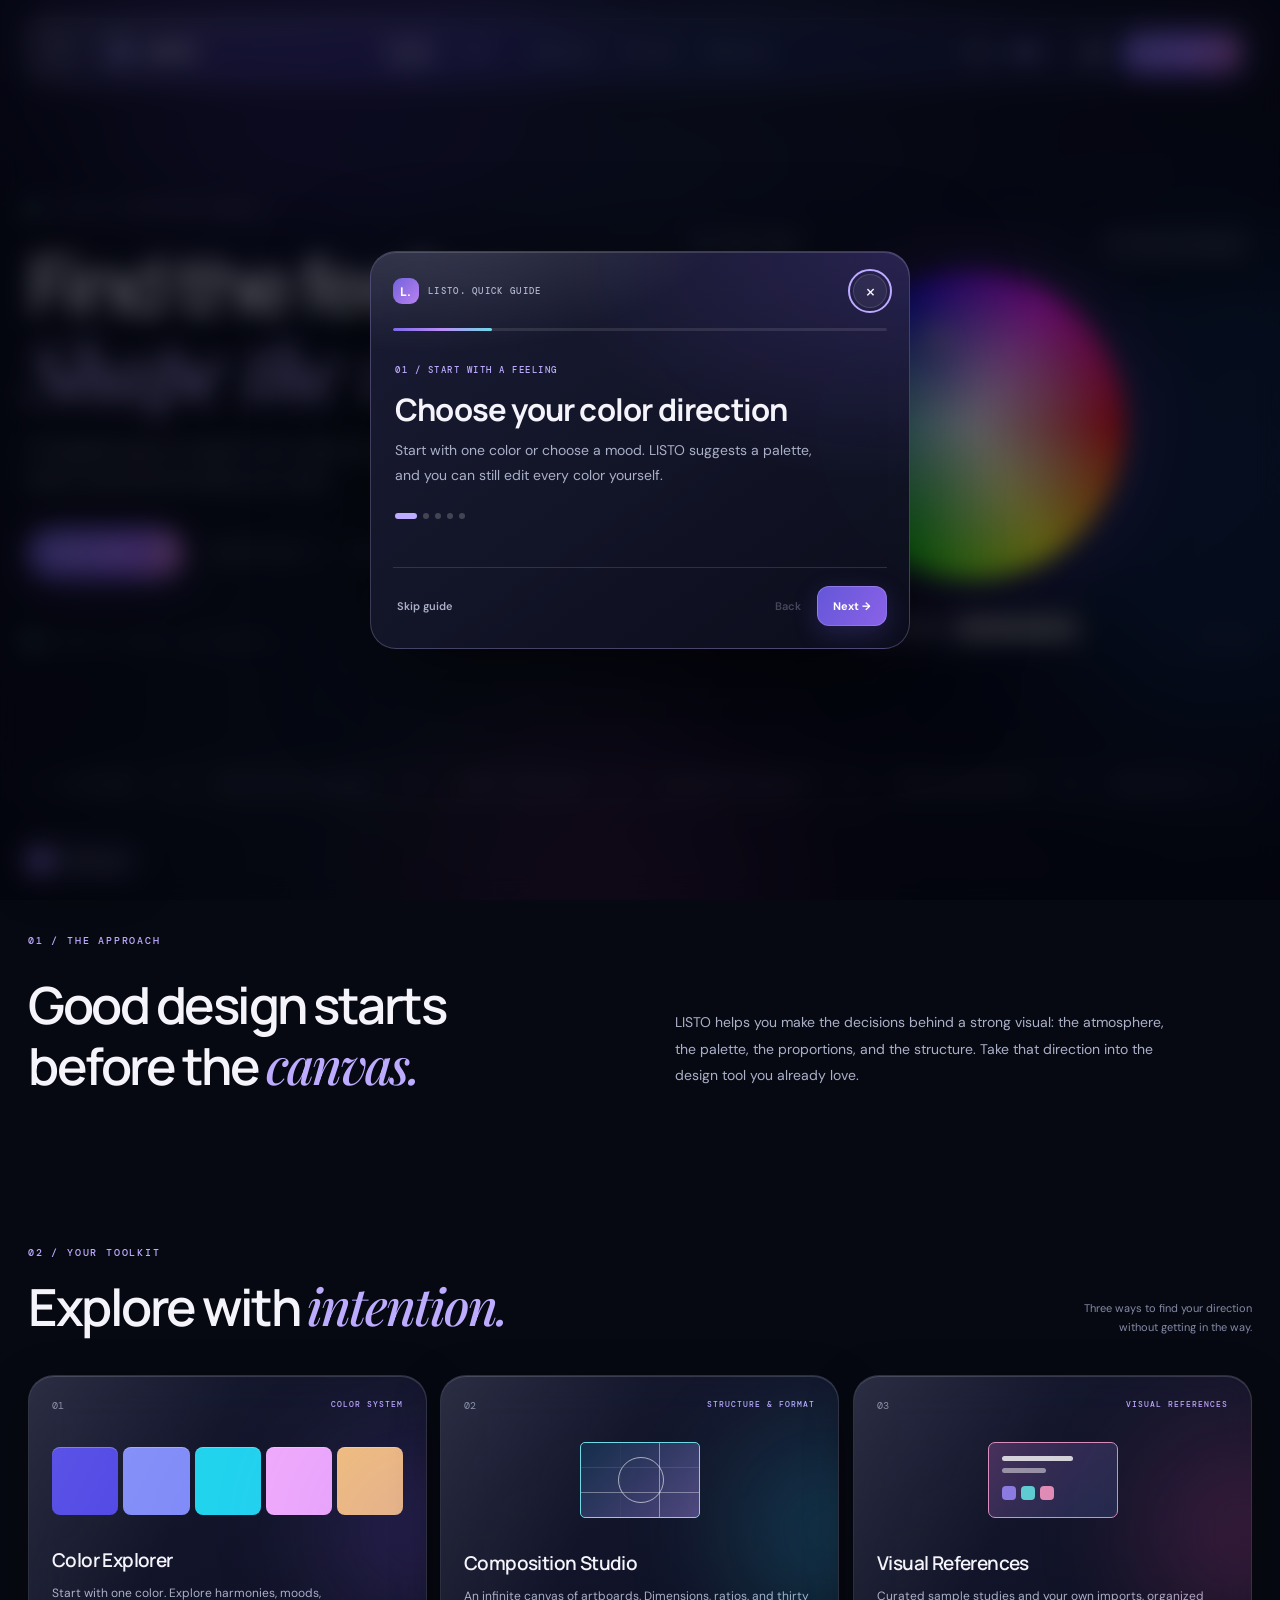
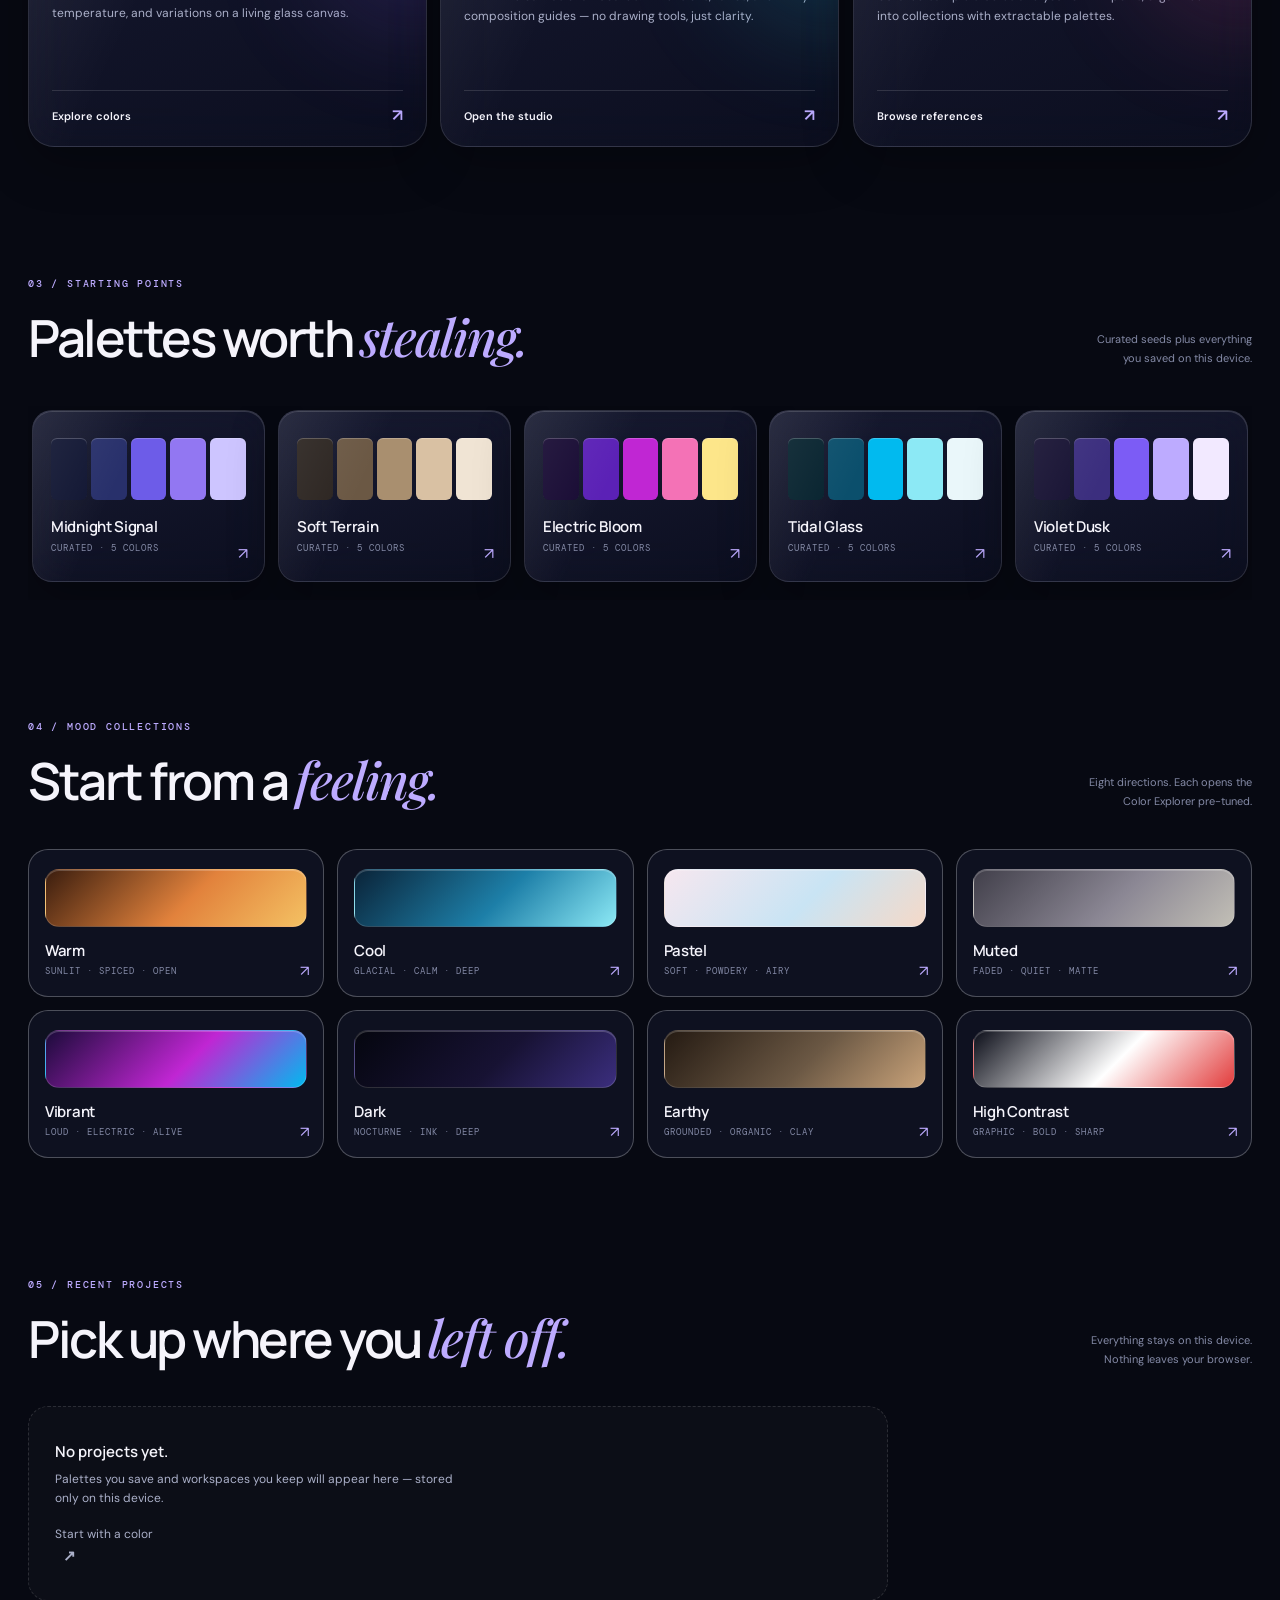
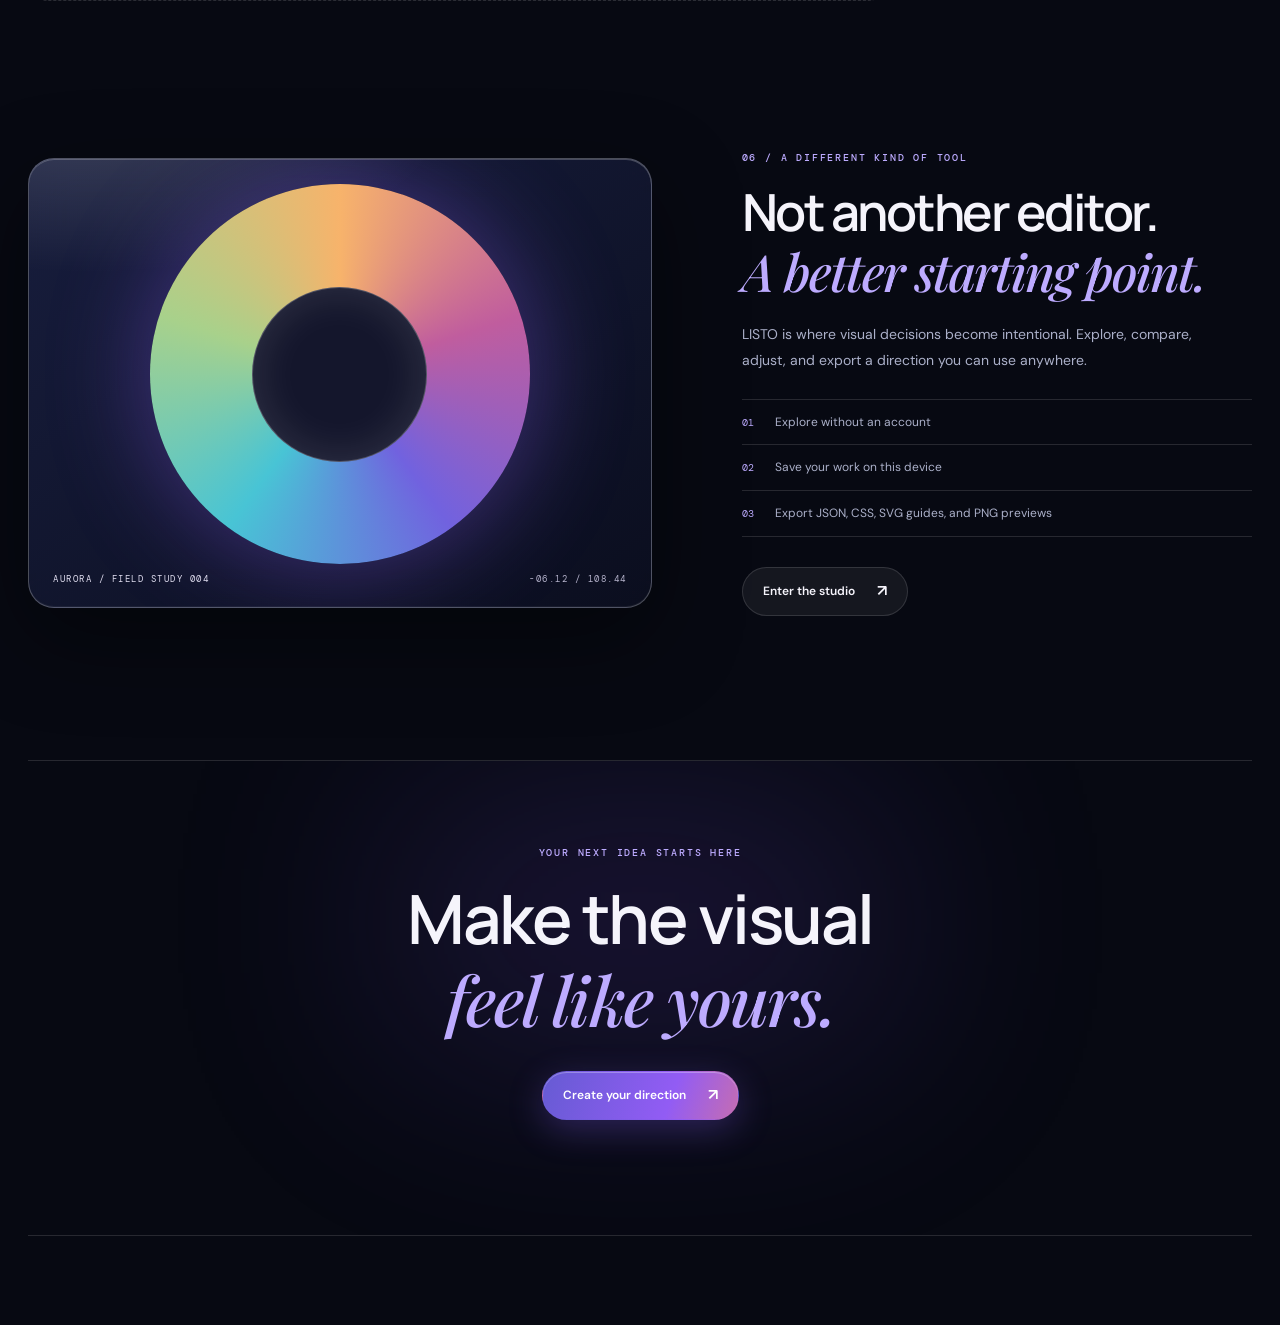
==== commit 52dd7544: "Add files via upload" ====
--- a/index.html
+++ b/index.html
@@ -14,6 +14,8 @@
   <link rel="stylesheet" href="styles.css">
   <link rel="stylesheet" href="workspace.css">
   <link rel="stylesheet" href="studio.css">
+  <link rel="stylesheet" href="direction.css">
+  <link rel="stylesheet" href="ux.css">
 </head>
 <body>
   <!-- ============ Cinematic atmosphere (shared) ============ -->
@@ -45,9 +47,10 @@
 
       <div class="nav-links" id="navLinks">
         <a class="nav-link active" href="#home" data-route="home">Explore</a>
-        <a class="nav-link" href="#colors" data-route="colors">Colors</a>
-        <a class="nav-link" href="#studio" data-route="studio">Composition</a>
-        <a class="nav-link" href="#references" data-route="references">References</a>
+        <a class="nav-link" href="#colors" data-route="colors" aria-label="Color Explorer: choose and customize colors">Colors</a>
+        <a class="nav-link" href="#studio" data-route="studio" aria-label="Composition Studio: set dimensions and composition guides">Composition</a>
+        <a class="nav-link" href="#direction" data-route="direction" aria-label="Visual Direction: combine your choices and export">Direction</a>
+        <a class="nav-link" href="#references" data-route="references" aria-label="Visual References: browse inspiration">References</a>
       </div>
 
       <div class="nav-actions">
@@ -73,6 +76,7 @@
         <p class="hero-description">A thoughtful space to explore color, understand composition, and build a visual direction before you create.</p>
         <div class="hero-actions">
           <a class="button button-primary magnetic" href="#colors">Explore colors <span aria-hidden="true">↗</span></a>
+          <a class="text-link" href="#direction">Guided direction <span aria-hidden="true">↗</span></a>
           <a class="text-link" href="#how-it-works">How it works <span aria-hidden="true">↓</span></a>
         </div>
         <div class="hero-meta"><span class="live-dot"></span> No editor. No noise. Just direction.</div>
@@ -418,7 +422,7 @@
 
       <!-- Canvas -->
       <div class="canvas-wrap">
-        <div class="canvas-viewport" id="canvasViewport" tabindex="0" aria-label="Infinite canvas. Arrow keys pan, plus and minus zoom, zero fits all artboards.">
+        <div class="canvas-viewport" id="canvasViewport" tabindex="0" aria-label="Canvas with one artboard. Arrow keys pan, plus and minus zoom, zero fits the artboard.">
           <div class="canvas-world" id="canvasWorld"></div>
           <div class="snap-layer" id="snapLayer" aria-hidden="true"></div>
         </div>
@@ -431,7 +435,7 @@
           <button class="tb-btn" id="tbUndo" title="Undo">⟲<span class="tb-tip">Undo</span></button>
           <button class="tb-btn toggle" id="tbSnap" title="Smart snap on/off" aria-pressed="true">⌖<span class="tb-tip">Snap</span></button>
           <span class="tb-sep" aria-hidden="true"></span>
-          <button class="tb-btn" id="tbFitAll" title="Fit all artboards (0)">⛶<span class="tb-tip">Fit all</span></button>
+          <button class="tb-btn" id="tbFitAll" title="Fit artboard (0)">⛶<span class="tb-tip">Fit all</span></button>
           <button class="tb-btn" id="tbFocus" title="Focus selected artboard (F)">◉<span class="tb-tip">Focus</span></button>
           <button class="tb-btn" id="tbCompare" title="Compare two artboards side by side (C)">◫<span class="tb-tip">Compare</span></button>
           <span class="tb-sep" aria-hidden="true"></span>
@@ -453,7 +457,7 @@
         </div>
 
         <canvas class="minimap" id="minimap" width="220" height="150" aria-label="Minimap — click to navigate"></canvas>
-        <div class="canvas-hint" id="canvasHint">Drag to pan · Scroll to move · Ctrl + scroll to zoom · Double-click empty space for a new artboard</div>
+        <div class="canvas-hint" id="canvasHint">Drag to pan · Scroll to move · Ctrl + scroll to zoom · Resize the selected artboard from its handles</div>
       </div>
 
       <!-- Inspector -->
@@ -603,6 +607,365 @@
     </div>
   </section>
 
+  <!-- ============ GUIDED DIRECTION VIEW ============ -->
+  <section class="view" id="view-direction" aria-label="Guided Creative Direction" hidden>
+    <div class="view-ambient dir-ambient" aria-hidden="true">
+      <div class="dyn-aurora dyn-a"></div>
+      <div class="dyn-aurora dyn-b"></div>
+      <div class="dyn-veil"></div>
+      <div class="grain"></div>
+    </div>
+    <h2 class="sr-only">Guided Creative Direction</h2>
+
+    <div class="direction-body">
+      <header class="direction-head glass glass-liquid">
+        <div class="dh-title">
+          <span class="dir-kicker">GUIDED WORKFLOW</span>
+          <input class="dir-title-input" id="dpTitle" maxlength="80" aria-label="Project title" placeholder="Untitled Direction">
+          <span class="dir-save-state" id="dpSavedState">Saved on this device</span>
+        </div>
+
+        <nav class="dir-steps" id="dpSteps" aria-label="Workflow progress">
+          <button class="dir-step active" data-stage="color" aria-current="step"><i>01</i><span>Color</span></button>
+          <button class="dir-step" data-stage="composition"><i>02</i><span>Composition</span></button>
+          <button class="dir-step" data-stage="review"><i>03</i><span>Review</span></button>
+          <button class="dir-step" data-stage="export"><i>04</i><span>Export</span></button>
+        </nav>
+
+        <div class="dh-actions">
+          <button class="small-button ghost" id="dpNew">New</button>
+          <button class="small-button" id="dpSave">Save project</button>
+          <button class="small-button ghost" id="dpOpen">Open</button>
+        </div>
+      </header>
+
+      <div class="direction-scroll" id="dpScroll">
+        <!-- STAGE 1 — COLOR -->
+        <section class="dir-stage" data-panel="color" aria-label="Color direction">
+          <div class="dir-grid color-grid">
+            <aside class="dir-panel glass" aria-label="Color inputs">
+              <div class="dir-panel-head"><span>01 / CORE COLOR</span><i class="dir-live-dot"></i></div>
+              <div class="dp-wheel-wrap">
+                <canvas id="dpWheel" aria-hidden="true"></canvas>
+                <button class="wheel-knob" id="dpKnob" role="slider" aria-label="Color wheel — hue and saturation"
+                        aria-valuemin="0" aria-valuemax="360" aria-valuenow="258"></button>
+              </div>
+              <div class="field-inline">
+                <label for="dpValue">Brightness</label>
+                <input type="range" id="dpValue" min="8" max="100" value="86">
+              </div>
+              <div class="control-group">
+                <label for="dpHex">HEX</label>
+                <div class="io-row">
+                  <input id="dpHex" value="#6D5CE8" maxlength="7" spellcheck="false" autocomplete="off">
+                  <input type="color" id="dpNative" value="#6D5CE8" aria-label="Native color picker">
+                </div>
+              </div>
+              <div class="io-triple">
+                <div class="control-group"><label for="dpR">R</label><input type="number" id="dpR" min="0" max="255" value="109"></div>
+                <div class="control-group"><label for="dpG">G</label><input type="number" id="dpG" min="0" max="255" value="92"></div>
+                <div class="control-group"><label for="dpB">B</label><input type="number" id="dpB" min="0" max="255" value="232"></div>
+              </div>
+              <div class="io-triple">
+                <div class="control-group"><label for="dpH">H</label><input type="number" id="dpH" min="0" max="360" value="258"></div>
+                <div class="control-group"><label for="dpS">S</label><input type="number" id="dpS" min="0" max="100" value="60"></div>
+                <div class="control-group"><label for="dpL">L</label><input type="number" id="dpL" min="0" max="100" value="64"></div>
+              </div>
+              <p class="help-copy tiny">Pick, type, or use the native picker. Every stage and export reads this one color.</p>
+            </aside>
+
+            <div class="dir-feature glass" aria-label="Color atmosphere preview">
+              <div class="dir-atmosphere" id="dpAtmosphere">
+                <div class="atmo-orb atmo-a" id="dpAtmoA"></div>
+                <div class="atmo-orb atmo-b" id="dpAtmoB"></div>
+                <div class="atmo-orb atmo-c" id="dpAtmoC"></div>
+                <div class="atmo-sheen"></div>
+              </div>
+              <div class="atmo-readout">
+                <div>
+                  <span class="dir-label">CORE</span>
+                  <code id="dpCoreHex">#6D5CE8</code>
+                </div>
+                <div>
+                  <span class="dir-label">RGB</span>
+                  <code id="dpCoreRgb">109 · 92 · 232</code>
+                </div>
+                <div>
+                  <span class="dir-label">HSL</span>
+                  <code id="dpCoreHsl">258° 60% 64%</code>
+                </div>
+                <div>
+                  <span class="dir-label">MOOD</span>
+                  <code id="dpMoodReadout">Custom</code>
+                </div>
+              </div>
+              <p class="dir-harmony-note" id="dpHarmonyNote">Analogous — neighbors on the wheel.</p>
+            </div>
+
+            <aside class="dir-panel glass" aria-label="Palette and mood">
+              <div class="control-group slim">
+                <label for="dpHarmony">Color harmony</label>
+                <select id="dpHarmony">
+                  <option>Analogous</option>
+                  <option>Complementary</option>
+                  <option>Triadic</option>
+                  <option>Tetradic</option>
+                  <option>Split Complementary</option>
+                  <option>Square</option>
+                  <option>Monochromatic</option>
+                </select>
+              </div>
+              <div class="dir-panel-head sub"><span>MOOD</span><button class="mini-btn" id="dpClearMood" title="Clear mood" aria-label="Clear mood">×</button></div>
+              <div class="mood-chips dir-moods" id="dpMoods"></div>
+
+              <div class="dir-panel-head sub"><span>PALETTE</span><button class="mini-btn" id="dpRegen" title="Regenerate palette" aria-label="Regenerate palette">↻</button></div>
+              <div class="palette-row dir-palette" id="dpPalette"></div>
+              <div class="dp-lock-note">Tap a swatch to set it as core · lock to keep it through changes</div>
+
+              <div class="dir-panel-head sub"><span>VARIATIONS</span></div>
+              <div class="vary-grid dir-vary">
+                <button class="vary-btn" data-dp-vary="lighter">Lighter</button>
+                <button class="vary-btn" data-dp-vary="darker">Darker</button>
+                <button class="vary-btn" data-dp-vary="warmer">Warmer</button>
+                <button class="vary-btn" data-dp-vary="cooler">Cooler</button>
+                <button class="vary-btn" data-dp-vary="muted">Muted</button>
+                <button class="vary-btn" data-dp-vary="vibrant">Vibrant</button>
+                <button class="vary-btn" data-dp-vary="contrast">Contrast</button>
+                <button class="vary-btn" data-dp-vary="balanced">Balanced</button>
+              </div>
+              <a class="text-link dir-tool-link" href="#colors">Open full Color Explorer <span aria-hidden="true">↗</span></a>
+            </aside>
+          </div>
+        </section>
+
+        <!-- STAGE 2 — COMPOSITION -->
+        <section class="dir-stage" data-panel="composition" aria-label="Composition and dimensions" hidden>
+          <div class="dir-grid comp-grid">
+            <aside class="dir-panel glass" aria-label="Dimension controls">
+              <div class="dir-panel-head"><span>02 / DIMENSIONS</span><i class="dir-live-dot"></i></div>
+              <div class="field-row two">
+                <div><label for="dpUnit">Unit</label>
+                  <select id="dpUnit"><option value="px">px</option><option value="mm">mm</option><option value="cm">cm</option><option value="in">inch</option></select>
+                </div>
+                <div><label for="dpDpi">DPI / PPI</label><input type="number" id="dpDpi" min="24" max="1200" value="300"></div>
+              </div>
+              <div class="dim-grid">
+                <div class="field"><label for="dpW">Width</label><input type="number" id="dpW" min="16" max="20000" step="any" inputmode="decimal"></div>
+                <button class="mini-btn wide" id="dpSwap" title="Swap orientation" aria-label="Swap width and height">⇄</button>
+                <div class="field"><label for="dpHeight">Height</label><input type="number" id="dpHeight" min="16" max="20000" step="any" inputmode="decimal"></div>
+              </div>
+              <div class="ratio-row">
+                <label class="check"><input type="checkbox" id="dpRatioLock" checked> Lock ratio</label>
+                <code id="dpRatioReadout">4:5</code>
+              </div>
+              <div class="dir-panel-head sub"><span>ASPECT RATIO</span></div>
+              <div class="ratio-chips" id="dpRatios">
+                <button data-ratio="1:1">1:1</button>
+                <button data-ratio="4:5">4:5</button>
+                <button data-ratio="16:9">16:9</button>
+                <button data-ratio="9:16">9:16</button>
+                <button data-ratio="3:2">3:2</button>
+                <button data-ratio="210:297">A4</button>
+              </div>
+              <div class="field-row two">
+                <div><label for="dpBg">Background</label><input type="color" id="dpBg" value="#10162B"></div>
+                <div><label for="dpMargin">Margin (px)</label><input type="number" id="dpMargin" min="0" max="2000" step="1" value="0"></div>
+              </div>
+              <label class="check"><input type="checkbox" id="dpSafe" checked> Show safe area</label>
+              <label class="check"><input type="checkbox" id="dpGrid"> Show layout grid</label>
+              <p class="help-copy tiny">Drag the artboard handles or type exact values. Both stay in sync.</p>
+            </aside>
+
+            <div class="dir-artboard-stage glass" id="dpArtStage" aria-label="Artboard preview">
+              <div class="dp-art-meta">
+                <span id="dpArtName">Direction Artboard</span>
+                <code id="dpDimReadout">1080 × 1350 px</code>
+              </div>
+              <div class="dp-art-viewport" id="dpArtViewport">
+                <div class="dp-art-frame" id="dpArtFrame">
+                  <svg id="dpArtSvg" viewBox="0 0 1080 1350" preserveAspectRatio="none" aria-hidden="true"></svg>
+                  <span class="dp-handle n" data-handle="n"></span>
+                  <span class="dp-handle e" data-handle="e"></span>
+                  <span class="dp-handle s" data-handle="s"></span>
+                  <span class="dp-handle w" data-handle="w"></span>
+                  <span class="dp-handle ne" data-handle="ne"></span>
+                  <span class="dp-handle se" data-handle="se"></span>
+                  <span class="dp-handle sw" data-handle="sw"></span>
+                  <span class="dp-handle nw" data-handle="nw"></span>
+                </div>
+              </div>
+              <div class="dp-art-caption"><span>COMPOSITION PREVIEW</span><span id="dpArtRatio">4:5</span></div>
+            </div>
+
+            <aside class="dir-panel glass" aria-label="Composition guides">
+              <div class="dir-panel-head"><span>GUIDES &amp; STRUCTURE</span><i class="dir-live-dot"></i></div>
+              <div class="dp-guide-list" id="dpGuides"></div>
+              <div class="dir-panel-head sub"><span>LAYOUT</span></div>
+              <div class="dp-layout-rows">
+                <span>Safe area <code id="dpSafeState">ON</code></span>
+                <span>Grid <code id="dpGridState">OFF</code></span>
+                <span>Ratio lock <code id="dpLockState">ON</code></span>
+              </div>
+              <a class="text-link dir-tool-link" href="#studio">Open Composition Studio <span aria-hidden="true">↗</span></a>
+              <p class="help-copy tiny">Dimensions sync with the studio's selected artboard and the shared project.</p>
+            </aside>
+          </div>
+        </section>
+
+        <!-- STAGE 3 — REVIEW -->
+        <section class="dir-stage" data-panel="review" aria-label="Visual direction review" hidden>
+          <div class="dir-grid review-grid">
+            <div class="dir-review glass">
+              <div class="dir-panel-head"><span>03 / VISUAL DIRECTION</span><span class="dir-review-flag">LIVE</span></div>
+              <h3 class="review-title" id="dpRevTitle">Untitled Direction</h3>
+              <p class="review-mood" id="dpRevMood">No mood selected</p>
+
+              <div class="review-core">
+                <span class="review-core-swatch" id="dpRevSwatch"></span>
+                <div>
+                  <span class="dir-label">CORE COLOR</span>
+                  <code id="dpRevCore">#6D5CE8</code>
+                </div>
+                <div>
+                  <span class="dir-label">HARMONY</span>
+                  <code id="dpRevHarmony">Analogous</code>
+                </div>
+              </div>
+
+              <div class="dir-panel-head sub"><span>PALETTE</span></div>
+              <div class="review-palette" id="dpRevPalette"></div>
+
+              <div class="review-facts">
+                <div><span>DIMENSIONS</span><code id="dpRevDims">1080 × 1350 px</code></div>
+                <div><span>ASPECT</span><code id="dpRevRatio">4:5</code></div>
+                <div><span>GUIDES</span><code id="dpRevGuides">Thirds</code></div>
+                <div><span>DPI</span><code id="dpRevDpi">300</code></div>
+              </div>
+
+              <div class="field-row">
+                <label for="dpRevNotes">Direction notes</label>
+                <textarea id="dpRevNotes" rows="4" maxlength="1200" placeholder="What should this direction feel like? Materials, pace, references…"></textarea>
+              </div>
+              <span class="dir-save-state" id="dpRevStatus">Every change updates this review automatically.</span>
+            </div>
+
+            <div class="dir-review-visual glass">
+              <div class="review-atmosphere" id="dpRevAtmosphere">
+                <div class="atmo-orb atmo-a"></div>
+                <div class="atmo-orb atmo-b"></div>
+                <div class="atmo-orb atmo-c"></div>
+                <div class="atmo-sheen"></div>
+              </div>
+              <div class="review-art" id="dpRevArt"></div>
+              <div class="review-visual-foot">
+                <span id="dpRevName">Direction Artboard</span>
+                <span id="dpRevArtRatio">1080 × 1350</span>
+              </div>
+            </div>
+          </div>
+        </section>
+
+        <!-- STAGE 4 — EXPORT STUDIO -->
+        <section class="dir-stage" data-panel="export" aria-label="Export studio" hidden>
+          <div class="dir-grid export-grid">
+            <aside class="dir-panel glass" aria-label="Export settings">
+              <div class="dir-panel-head"><span>04 / EXPORT STUDIO</span><i class="dir-live-dot"></i></div>
+
+              <div class="dir-panel-head sub"><span>FORMAT</span></div>
+              <div class="seg-row" id="dxFormats" role="group" aria-label="Export format">
+                <button class="seg active" data-format="pdf">PDF</button>
+                <button class="seg" data-format="png">PNG</button>
+                <button class="seg" data-format="jpg">JPG</button>
+              </div>
+
+              <div class="dir-panel-head sub"><span>WHAT TO EXPORT</span></div>
+              <div class="dx-targets" id="dxTargets" role="group" aria-label="Export target">
+                <button class="dx-target active" data-target="blueprint"><b>Full blueprint</b><span>Complete visual direction</span></button>
+                <button class="dx-target" data-target="palette"><b>Color palette</b><span>Swatches, HEX and RGB</span></button>
+                <button class="dx-target" data-target="composition"><b>Composition</b><span>Artboard with guide overlay</span></button>
+                <button class="dx-target" data-target="artboard"><b>Artboard</b><span>Clean artboard preview</span></button>
+              </div>
+
+              <div class="dir-panel-head sub"><span>PAGE &amp; QUALITY</span></div>
+              <div class="field-row two">
+                <div><label for="dxPaper">Paper</label>
+                  <select id="dxPaper"><option value="a4">A4</option><option value="letter">US Letter</option></select>
+                </div>
+                <div><label for="dxOrientation">Orientation</label>
+                  <select id="dxOrientation"><option value="portrait">Portrait</option><option value="landscape">Landscape</option></select>
+                </div>
+              </div>
+              <div class="field-row two">
+                <div><label for="dxResolution">Resolution</label>
+                  <select id="dxResolution">
+                    <option value="1600">Standard · 1600 px</option>
+                    <option value="2400" selected>High · 2400 px</option>
+                    <option value="3200">Ultra · 3200 px</option>
+                  </select>
+                </div>
+                <div><label for="dxQuality">JPG quality <span id="dxQualityVal">92%</span></label>
+                  <input type="range" id="dxQuality" min="60" max="100" value="92">
+                </div>
+              </div>
+              <label class="check" id="dxTransparentRow"><input type="checkbox" id="dxTransparent"> Transparent background (PNG)</label>
+              <p class="help-copy tiny">All exports are generated in your browser. Nothing is uploaded.</p>
+
+              <div class="dx-actions">
+                <button class="button button-primary dx-main" id="dxExport"><span id="dxExportLabel">Export PDF</span> <span aria-hidden="true">↗</span></button>
+                <button class="small-button" id="dxAll">Export all</button>
+              </div>
+
+              <div class="dx-progress" id="dxProgress" hidden><i id="dxProgressBar"></i></div>
+              <p class="dx-status" id="dxStatus" role="status" aria-live="polite">Preview updates as you change settings.</p>
+            </aside>
+
+            <div class="dir-export-preview glass">
+              <div class="dx-preview-head">
+                <span id="dxPreviewTitle">Full blueprint · PDF</span>
+                <code id="dxPreviewMeta">A4 · Portrait</code>
+              </div>
+              <div class="dx-preview-stage" id="dxPreviewStage">
+                <canvas id="dxPreview" aria-label="Export preview"></canvas>
+              </div>
+              <div class="dx-quick">
+                <span class="dir-label">QUICK EXPORT</span>
+                <div class="dx-quick-grid">
+                  <button class="small-button" data-quick="palette">Color palette</button>
+                  <button class="small-button" data-quick="composition">Composition</button>
+                  <button class="small-button" data-quick="artboard">Artboard</button>
+                  <button class="small-button" data-quick="blueprint">Full blueprint</button>
+                </div>
+              </div>
+            </div>
+          </div>
+        </section>
+      </div>
+
+      <footer class="direction-foot glass">
+        <button class="small-button ghost" id="dpBack" disabled>← Back</button>
+        <span class="dir-step-label" id="dpStepLabel">Step 1 of 4 · Color direction</span>
+        <button class="button button-primary" id="dpNext">Composition <span aria-hidden="true">→</span></button>
+      </footer>
+    </div>
+
+    <!-- Saved projects -->
+    <div class="dir-modal" id="dpSavedModal" hidden>
+      <div class="dir-modal-card glass glass-liquid" role="dialog" aria-modal="true" aria-labelledby="dpSavedTitle">
+        <div class="dir-modal-head">
+          <h3 id="dpSavedTitle">Saved projects</h3>
+          <button class="mini-btn" id="dpModalClose" aria-label="Close saved projects">×</button>
+        </div>
+        <div class="dir-saved-list" id="dpSavedList"></div>
+        <div class="dir-modal-foot">
+          <button class="small-button ghost" id="dpModalNew">New direction</button>
+          <button class="small-button" id="dpModalSave">Save current</button>
+        </div>
+      </div>
+    </div>
+  </section>
+
+  <button class="ux-guide-trigger glass glass-liquid" id="uxGuideTrigger" type="button" aria-haspopup="dialog" aria-controls="uxGuideDialog"><span aria-hidden="true">?</span><span>Quick guide</span></button>
+
   <div class="toast" id="toast" role="status" aria-live="polite"><span class="toast-dot" aria-hidden="true"></span><span id="toastText"></span></div>
 
   <script src="js/core.js"></script>
@@ -610,5 +973,7 @@
   <script src="js/explorer.js"></script>
   <script src="js/studio.js"></script>
   <script src="js/references.js"></script>
+  <script src="js/direction.js"></script>
+  <script src="js/ux.js"></script>
 </body>
 </html>
--- a/workspace.css
+++ b/workspace.css
@@ -627,3 +627,20 @@
   .dyn-aurora, .dyn-veil { animation: none !important; }
   .ref-card { opacity: 1 !important; transform: none !important; }
 }
+
+/* Palette swatches: independent, valid controls for manual editing and locks. */
+.pal-item { position: relative; min-width: 0; }
+.pal-item .pal-swatch { width: 100%; }
+.pal-item .sw-lock,
+.pal-item .sw-edit {
+  position: absolute; top: 5px; z-index: 2; width: 21px; height: 21px;
+  display: grid; place-items: center; padding: 0; border-radius: 6px;
+  border: 1px solid rgba(255,255,255,.28); color: #fff;
+  background: rgba(10,12,26,.5); -webkit-backdrop-filter: blur(6px); backdrop-filter: blur(6px);
+  font-size: 10px; cursor: pointer; opacity: .72;
+}
+.pal-item .sw-lock { left: 5px; }
+.pal-item .sw-edit { right: 5px; font-size: 13px; }
+.pal-item .sw-lock:hover, .pal-item .sw-edit:hover { opacity: 1; transform: scale(1.06); }
+.pal-item.locked .sw-lock { opacity: 1; background: rgba(255,255,255,.9); color: #17182d; }
+.pal-item .sw-color-input { position: absolute; width: 1px; height: 1px; opacity: 0; pointer-events: none; }
--- a/studio.css
+++ b/studio.css
@@ -381,3 +381,23 @@
 @media (prefers-reduced-motion: reduce) {
   .lib-drawer, .inspector, .ref-detail { transition: none !important; }
 }
+
+/* Single-artboard resize handles */
+.ab-resize-handle {
+  position: absolute; z-index: 12; width: 12px; height: 12px;
+  border: 2px solid #0b1020; border-radius: 4px;
+  background: var(--violet); box-shadow: 0 0 0 1px rgba(255,255,255,.65), 0 2px 8px rgba(0,0,0,.35);
+  display: none; touch-action: none;
+}
+.ab.sel .ab-resize-handle { display: block; }
+.ab-resize-handle.nw { left: -6px; top: -6px; cursor: nwse-resize; }
+.ab-resize-handle.n { left: calc(50% - 6px); top: -6px; cursor: ns-resize; }
+.ab-resize-handle.ne { right: -6px; top: -6px; cursor: nesw-resize; }
+.ab-resize-handle.e { right: -6px; top: calc(50% - 6px); cursor: ew-resize; }
+.ab-resize-handle.se { right: -6px; bottom: -6px; cursor: nwse-resize; }
+.ab-resize-handle.s { left: calc(50% - 6px); bottom: -6px; cursor: ns-resize; }
+.ab-resize-handle.sw { left: -6px; bottom: -6px; cursor: nesw-resize; }
+.ab-resize-handle.w { left: -6px; top: calc(50% - 6px); cursor: ew-resize; }
+.canvas-viewport.resizing-ab { cursor: nwse-resize; }
+.ab-resize-handle { padding: 0; appearance: none; -webkit-appearance: none; }
+.ab-resize-handle:focus-visible { outline: 2px solid #fff; outline-offset: 3px; }
--- a/direction.css
+++ b/direction.css
@@ -0,0 +1,854 @@
+/* ==========================================================================
+   LISTO. — direction.css
+   Guided Creative Workflow + Export Studio.
+   Extends the existing Liquid Glass Crystal system; no existing rules altered.
+   ========================================================================== */
+
+/* --------------------------------------------------------------------------
+   1. Shell
+   -------------------------------------------------------------------------- */
+body.view-direction .direction-body { animation: dirIn .55s var(--ease) both; }
+@keyframes dirIn { from { opacity: 0; transform: translateY(10px); } to { opacity: 1; transform: none; } }
+
+.direction-body {
+  position: relative;
+  z-index: 1;
+  height: 100%;
+  display: flex;
+  flex-direction: column;
+  gap: 11px;
+  padding: 84px 16px 14px;
+  min-height: 0;
+}
+
+.direction-head {
+  flex: none;
+  display: grid;
+  grid-template-columns: minmax(230px, 1fr) auto minmax(230px, 1fr);
+  align-items: center;
+  gap: 18px;
+  padding: 11px 16px;
+  border-radius: var(--r-lg);
+  border: 1px solid var(--line);
+}
+
+.dh-title { min-width: 0; display: flex; flex-direction: column; gap: 2px; }
+.dir-kicker {
+  font: 500 9px 'DM Mono', monospace;
+  letter-spacing: 1.6px;
+  color: var(--violet);
+}
+.dir-title-input {
+  width: 100%;
+  border: 0;
+  background: transparent;
+  color: var(--text);
+  font: 700 19px Manrope, sans-serif;
+  letter-spacing: -.4px;
+  padding: 0;
+  outline: none;
+  border-bottom: 1px solid transparent;
+  transition: border-color .25s;
+}
+.dir-title-input:focus { border-bottom-color: var(--violet); }
+.dir-save-state {
+  font: 500 9px 'DM Mono', monospace;
+  letter-spacing: .7px;
+  text-transform: uppercase;
+  color: var(--faint);
+}
+.dir-save-state.flash { color: var(--mint); }
+
+.dh-actions { display: flex; justify-content: flex-end; gap: 7px; flex-wrap: wrap; }
+
+/* Stepper */
+.dir-steps {
+  display: flex;
+  align-items: center;
+  gap: 4px;
+  padding: 4px;
+  border: 1px solid var(--line);
+  border-radius: 14px;
+  background: rgba(8, 10, 24, .45);
+}
+body.light .dir-steps { background: rgba(255, 255, 255, .55); }
+.dir-step {
+  display: flex;
+  align-items: center;
+  gap: 7px;
+  border: 0;
+  background: transparent;
+  color: var(--muted);
+  font: 600 11px 'DM Sans', sans-serif;
+  padding: 8px 12px;
+  border-radius: 10px;
+  cursor: pointer;
+  white-space: nowrap;
+  transition: background .25s, color .25s, transform .25s;
+}
+.dir-step i {
+  font: 500 9px 'DM Mono', monospace;
+  font-style: normal;
+  color: var(--faint);
+}
+.dir-step:hover { color: var(--text); background: rgba(255, 255, 255, .06); }
+.dir-step.active {
+  background: linear-gradient(115deg, #635bce, #8b5cf6);
+  color: #fff;
+  box-shadow: 0 4px 16px rgba(139, 92, 246, .36);
+}
+.dir-step.active i { color: rgba(255, 255, 255, .7); }
+.dir-step.done i { color: var(--mint); }
+
+.direction-scroll {
+  flex: 1;
+  min-height: 0;
+  overflow-y: auto;
+  overscroll-behavior: contain;
+  scrollbar-width: thin;
+  scrollbar-color: rgba(150, 130, 250, .35) transparent;
+  padding: 1px;
+}
+.direction-scroll::-webkit-scrollbar { width: 6px; }
+.direction-scroll::-webkit-scrollbar-thumb { background: rgba(150, 130, 250, .3); border-radius: 3px; }
+
+.dir-stage { min-height: 100%; animation: stageIn .4s var(--ease) both; }
+@keyframes stageIn { from { opacity: 0; transform: translateY(8px); } to { opacity: 1; transform: none; } }
+
+.dir-grid { display: grid; gap: 12px; min-height: 100%; }
+.color-grid { grid-template-columns: 310px minmax(0, 1fr) 312px; }
+.comp-grid { grid-template-columns: 286px minmax(0, 1fr) 276px; }
+.review-grid { grid-template-columns: minmax(0, 1.02fr) minmax(0, .98fr); }
+.export-grid { grid-template-columns: 348px minmax(0, 1fr); }
+
+.dir-panel {
+  border-radius: var(--r-xl);
+  padding: 15px;
+  min-height: 0;
+  overflow-y: auto;
+  overscroll-behavior: contain;
+  scrollbar-width: thin;
+  scrollbar-color: rgba(150, 130, 250, .32) transparent;
+}
+.dir-panel::-webkit-scrollbar { width: 6px; }
+.dir-panel::-webkit-scrollbar-thumb { background: rgba(150, 130, 250, .3); border-radius: 3px; }
+
+.dir-panel-head {
+  display: flex;
+  align-items: center;
+  justify-content: space-between;
+  gap: 10px;
+  font: 500 9.5px 'DM Mono', monospace;
+  letter-spacing: 1.4px;
+  color: var(--muted);
+  margin-bottom: 12px;
+}
+.dir-panel-head.sub { margin-top: 17px; margin-bottom: 8px; color: var(--faint); }
+.dir-live-dot {
+  width: 6px; height: 6px;
+  border-radius: 50%;
+  background: var(--mint);
+  box-shadow: 0 0 10px var(--mint);
+  animation: livePulse 2.6s ease-in-out infinite;
+}
+@keyframes livePulse { 50% { opacity: .35; transform: scale(.8); } }
+
+.direction-foot {
+  flex: none;
+  display: flex;
+  align-items: center;
+  justify-content: space-between;
+  gap: 12px;
+  padding: 9px 12px;
+  border-radius: var(--r-lg);
+  border: 1px solid var(--line);
+}
+.dir-step-label {
+  font: 500 9.5px 'DM Mono', monospace;
+  letter-spacing: 1px;
+  color: var(--faint);
+  text-transform: uppercase;
+  text-align: center;
+}
+
+/* --------------------------------------------------------------------------
+   2. Color stage
+   -------------------------------------------------------------------------- */
+.dp-wheel-wrap {
+  position: relative;
+  width: 100%;
+  max-width: 246px;
+  margin: 0 auto 12px;
+  aspect-ratio: 1;
+  touch-action: none;
+}
+.dp-wheel-wrap canvas {
+  width: 100%;
+  height: 100%;
+  border-radius: 50%;
+  display: block;
+  cursor: crosshair;
+  box-shadow: 0 0 44px rgba(135, 90, 230, .25), inset 0 0 30px rgba(0, 0, 0, .25);
+}
+.dp-wheel-wrap .wheel-knob { width: 22px; height: 22px; transform: translate(-50%, -50%); }
+
+.dir-feature {
+  position: relative;
+  border-radius: var(--r-xl);
+  overflow: hidden;
+  min-height: 420px;
+  display: flex;
+  flex-direction: column;
+  justify-content: flex-end;
+  isolation: isolate;
+}
+.dir-atmosphere, .review-atmosphere {
+  position: absolute;
+  inset: 0;
+  z-index: 0;
+  background:
+    radial-gradient(90% 80% at 18% 10%, rgba(255, 255, 255, .08), transparent 62%),
+    linear-gradient(160deg, var(--dp-a, #171c3d), var(--dp-b, #0a0d20) 64%);
+  transition: background .5s ease;
+}
+.atmo-orb {
+  position: absolute;
+  border-radius: 50%;
+  filter: blur(46px);
+  opacity: .5;
+  transition: background .55s ease, transform .9s var(--ease);
+  will-change: transform;
+}
+.atmo-a { width: 54%; aspect-ratio: 1; top: 4%; left: 4%; }
+.atmo-b { width: 44%; aspect-ratio: 1; right: 2%; top: 30%; opacity: .42; }
+.atmo-c { width: 62%; aspect-ratio: 1; left: 18%; bottom: -22%; opacity: .3; }
+.atmo-sheen {
+  position: absolute;
+  inset: 0;
+  background:
+    linear-gradient(120deg, transparent 36%, rgba(255, 255, 255, .07) 50%, transparent 62%),
+    radial-gradient(120% 80% at 50% 120%, rgba(0, 0, 0, .55), transparent 66%);
+  pointer-events: none;
+}
+.dir-feature::after {
+  content: '';
+  position: absolute;
+  inset: 0;
+  z-index: 1;
+  pointer-events: none;
+  background-image: linear-gradient(rgba(255, 255, 255, .04) 1px, transparent 1px);
+  background-size: 100% 34px;
+  opacity: .35;
+}
+.atmo-readout {
+  position: relative;
+  z-index: 2;
+  margin: 16px;
+  padding: 14px 16px;
+  display: grid;
+  grid-template-columns: repeat(4, 1fr);
+  gap: 10px;
+  border-radius: var(--r-lg);
+  background: rgba(10, 13, 32, .42);
+  border: 1px solid rgba(255, 255, 255, .14);
+  backdrop-filter: blur(22px) saturate(1.25);
+  -webkit-backdrop-filter: blur(22px) saturate(1.25);
+}
+.dir-label {
+  display: block;
+  font: 500 8.5px 'DM Mono', monospace;
+  letter-spacing: 1.3px;
+  color: var(--faint);
+  margin-bottom: 4px;
+}
+.atmo-readout code, .review-core code {
+  font: 500 12.5px 'DM Mono', monospace;
+  color: var(--text);
+  white-space: nowrap;
+}
+.dir-harmony-note {
+  position: relative;
+  z-index: 2;
+  margin: 0 16px 16px;
+  font: 400 11px 'DM Sans', sans-serif;
+  color: rgba(255, 255, 255, .62);
+  line-height: 1.5;
+}
+.dir-tool-link {
+  display: inline-flex;
+  margin-top: 16px;
+  font: 600 11px 'DM Sans', sans-serif;
+  color: var(--violet);
+  text-decoration: none;
+}
+.dir-tool-link:hover { color: var(--text); }
+
+.dir-moods { grid-template-columns: repeat(2, 1fr); }
+.dir-mood-empty {
+  grid-column: 1 / -1;
+  font: 400 11px 'DM Sans', sans-serif;
+  color: var(--faint);
+  padding: 4px 2px;
+}
+.dir-palette .pal-swatch { height: 118px; }
+.dir-lock-note {
+  font: 400 9.5px 'DM Sans', sans-serif;
+  color: var(--faint);
+  line-height: 1.45;
+  margin: 7px 2px 0;
+}
+.dir-vary { margin-bottom: 0; }
+
+/* --------------------------------------------------------------------------
+   3. Composition stage
+   -------------------------------------------------------------------------- */
+.dir-artboard-stage {
+  border-radius: var(--r-xl);
+  padding: 13px;
+  display: flex;
+  flex-direction: column;
+  min-height: 430px;
+  overflow: hidden;
+}
+.dp-art-meta, .dp-art-caption {
+  flex: none;
+  display: flex;
+  align-items: center;
+  justify-content: space-between;
+  gap: 10px;
+  font: 500 9px 'DM Mono', monospace;
+  letter-spacing: 1.1px;
+  color: var(--faint);
+  text-transform: uppercase;
+}
+.dp-art-meta code { color: var(--text); letter-spacing: .4px; }
+.dp-art-viewport {
+  flex: 1;
+  min-height: 0;
+  display: grid;
+  place-items: center;
+  padding: 20px;
+  overflow: hidden;
+}
+.dp-art-frame {
+  position: relative;
+  background: #10162B;
+  box-shadow: 0 28px 70px rgba(0, 0, 0, .5), 0 0 0 1px rgba(255, 255, 255, .2);
+  border-radius: 3px;
+  max-width: 100%;
+  max-height: 100%;
+  touch-action: none;
+  transition: box-shadow .3s;
+}
+.dp-art-frame.dragging { box-shadow: 0 30px 80px rgba(0, 0, 0, .6), 0 0 0 1px var(--violet); }
+.dp-art-frame svg { position: absolute; inset: 0; width: 100%; height: 100%; pointer-events: none; }
+.dp-handle {
+  position: absolute;
+  width: 11px; height: 11px;
+  border-radius: 3px;
+  background: var(--violet);
+  border: 2px solid #0a0d20;
+  box-shadow: 0 0 0 1px rgba(255, 255, 255, .4);
+  z-index: 3;
+  touch-action: none;
+}
+.dp-handle::after { content: ''; position: absolute; inset: -10px; }
+.dp-handle.n { top: -6px; left: 50%; transform: translateX(-50%); cursor: ns-resize; }
+.dp-handle.s { bottom: -6px; left: 50%; transform: translateX(-50%); cursor: ns-resize; }
+.dp-handle.e { right: -6px; top: 50%; transform: translateY(-50%); cursor: ew-resize; }
+.dp-handle.w { left: -6px; top: 50%; transform: translateY(-50%); cursor: ew-resize; }
+.dp-handle.ne { top: -6px; right: -6px; cursor: nesw-resize; }
+.dp-handle.nw { top: -6px; left: -6px; cursor: nwse-resize; }
+.dp-handle.se { bottom: -6px; right: -6px; cursor: nwse-resize; }
+.dp-handle.sw { bottom: -6px; left: -6px; cursor: nesw-resize; }
+.dp-art-caption { padding-top: 8px; color: var(--faint); }
+
+.dir-panel .dim-grid {
+  display: grid;
+  grid-template-columns: 1fr 34px 1fr;
+  align-items: end;
+  gap: 7px;
+  margin: 10px 0;
+}
+.dir-panel .dim-grid .field { min-width: 0; }
+.dir-panel .dim-grid label { display: block; font: 600 10.5px 'DM Sans', sans-serif; color: var(--muted); margin-bottom: 5px; }
+.dir-panel .dim-grid input {
+  width: 100%;
+  padding: 10px 8px;
+  border: 1px solid var(--line);
+  border-radius: var(--r-sm);
+  background: rgba(255, 255, 255, .06);
+  color: var(--text);
+  font: 12px 'DM Mono', monospace;
+  outline: none;
+}
+.dir-panel .dim-grid input:focus { border-color: var(--violet); }
+.dir-panel .dim-grid .mini-btn.wide { height: 38px; width: 34px; }
+
+.ratio-row {
+  display: flex;
+  align-items: center;
+  justify-content: space-between;
+  gap: 10px;
+  margin: 4px 0 10px;
+}
+.ratio-row code {
+  font: 500 10.5px 'DM Mono', monospace;
+  color: var(--violet);
+  padding: 3px 7px;
+  border: 1px solid var(--line);
+  border-radius: 6px;
+}
+.ratio-chips { display: grid; grid-template-columns: repeat(3, 1fr); gap: 5px; margin-bottom: 12px; }
+.ratio-chips button {
+  padding: 7px 4px;
+  border: 1px solid var(--line);
+  border-radius: 8px;
+  background: rgba(255, 255, 255, .04);
+  color: var(--muted);
+  font: 500 10px 'DM Mono', monospace;
+  cursor: pointer;
+  transition: all .22s;
+}
+.ratio-chips button:hover { color: var(--text); border-color: var(--line-strong); }
+.ratio-chips button.active { background: rgba(124, 92, 245, .26); border-color: var(--violet); color: #fff; }
+
+.dp-guide-list { display: flex; flex-direction: column; gap: 5px; }
+.dp-guide {
+  display: flex;
+  align-items: center;
+  gap: 9px;
+  padding: 8px 9px;
+  border: 1px solid var(--line);
+  border-radius: 9px;
+  background: rgba(255, 255, 255, .035);
+  cursor: pointer;
+  font: 500 11px 'DM Sans', sans-serif;
+  color: var(--muted);
+  transition: background .2s, border-color .2s, color .2s;
+}
+.dp-guide:hover { background: rgba(255, 255, 255, .08); color: var(--text); }
+.dp-guide input { accent-color: var(--violet-deep); margin: 0; }
+.dp-guide.active { border-color: rgba(189, 171, 255, .42); color: var(--text); background: rgba(124, 92, 245, .12); }
+.dp-guide i {
+  width: 22px; height: 16px;
+  border: 1px solid currentColor;
+  border-radius: 2px;
+  opacity: .65;
+  position: relative;
+  flex: none;
+}
+.dp-guide i::before {
+  content: '';
+  position: absolute;
+  inset: 2px;
+  border-left: 1px solid currentColor;
+  border-top: 1px solid currentColor;
+  opacity: .6;
+}
+.dp-layout-rows { display: flex; flex-direction: column; gap: 6px; margin-bottom: 4px; }
+.dp-layout-rows span {
+  display: flex;
+  justify-content: space-between;
+  font: 500 10px 'DM Sans', sans-serif;
+  color: var(--faint);
+}
+.dp-layout-rows code { font: 500 9.5px 'DM Mono', monospace; color: var(--muted); }
+
+/* --------------------------------------------------------------------------
+   4. Review stage
+   -------------------------------------------------------------------------- */
+.dir-review {
+  border-radius: var(--r-xl);
+  padding: 22px;
+  overflow-y: auto;
+  min-height: 0;
+  scrollbar-width: thin;
+}
+.dir-review-flag {
+  font: 500 8.5px 'DM Mono', monospace;
+  letter-spacing: 1.4px;
+  color: var(--mint);
+  border: 1px solid rgba(127, 233, 196, .35);
+  border-radius: 20px;
+  padding: 3px 8px;
+}
+.review-title {
+  font: 700 clamp(26px, 3vw, 40px) Manrope, sans-serif;
+  letter-spacing: -1.4px;
+  line-height: 1.06;
+  margin: 12px 0 5px;
+}
+.review-mood {
+  font: 400 13px 'DM Sans', sans-serif;
+  color: var(--muted);
+  margin-bottom: 18px;
+}
+.review-core {
+  display: grid;
+  grid-template-columns: 52px 1fr 1fr;
+  align-items: center;
+  gap: 14px;
+  padding: 12px;
+  border: 1px solid var(--line);
+  border-radius: var(--r-md);
+  background: rgba(255, 255, 255, .035);
+}
+.review-core-swatch {
+  width: 52px; height: 52px;
+  border-radius: 12px;
+  border: 1px solid rgba(255, 255, 255, .24);
+  box-shadow: inset 0 1px 0 rgba(255, 255, 255, .28), 0 8px 20px rgba(0, 0, 0, .28);
+}
+.review-palette { display: grid; grid-template-columns: repeat(5, 1fr); gap: 5px; }
+.review-swatch {
+  min-width: 0;
+  border-radius: 9px;
+  overflow: hidden;
+  border: 1px solid rgba(255, 255, 255, .16);
+}
+.review-swatch i { display: block; height: 56px; }
+.review-swatch span {
+  display: block;
+  padding: 5px 5px 4px;
+  font: 500 8.5px 'DM Mono', monospace;
+  color: var(--muted);
+  background: rgba(0, 0, 0, .26);
+  letter-spacing: .2px;
+  overflow: hidden;
+  text-overflow: ellipsis;
+}
+.review-facts {
+  display: grid;
+  grid-template-columns: 1fr 1fr;
+  gap: 8px;
+  margin: 18px 0;
+}
+.review-facts > div {
+  padding: 10px 12px;
+  border: 1px solid var(--line);
+  border-radius: var(--r-sm);
+  background: rgba(255, 255, 255, .03);
+  min-width: 0;
+}
+.review-facts span {
+  display: block;
+  font: 500 8.5px 'DM Mono', monospace;
+  letter-spacing: 1.2px;
+  color: var(--faint);
+  margin-bottom: 4px;
+}
+.review-facts code {
+  font: 500 11.5px 'DM Mono', monospace;
+  color: var(--text);
+  overflow-wrap: anywhere;
+}
+.dir-review-visual {
+  border-radius: var(--r-xl);
+  overflow: hidden;
+  display: flex;
+  flex-direction: column;
+  min-height: 460px;
+  position: relative;
+}
+.review-atmosphere { position: absolute; inset: 0; }
+.review-art {
+  position: relative;
+  z-index: 1;
+  flex: 1;
+  min-height: 0;
+  display: grid;
+  place-items: center;
+  padding: 26px;
+}
+.review-art .dp-mini-art {
+  width: min(78%, 420px);
+  max-height: 100%;
+  aspect-ratio: var(--dp-ratio, 4 / 5);
+  border-radius: 3px;
+  box-shadow: 0 34px 80px rgba(0, 0, 0, .58), 0 0 0 1px rgba(255, 255, 255, .22);
+  overflow: hidden;
+  position: relative;
+  background: #10162B;
+}
+.review-art .dp-mini-art svg { position: absolute; inset: 0; width: 100%; height: 100%; }
+.review-visual-foot {
+  position: relative;
+  z-index: 2;
+  display: flex;
+  justify-content: space-between;
+  gap: 10px;
+  padding: 11px 16px;
+  border-top: 1px solid rgba(255, 255, 255, .12);
+  background: rgba(10, 13, 32, .42);
+  backdrop-filter: blur(18px);
+  font: 500 9px 'DM Mono', monospace;
+  letter-spacing: 1px;
+  color: var(--muted);
+  text-transform: uppercase;
+}
+
+/* --------------------------------------------------------------------------
+   5. Export studio
+   -------------------------------------------------------------------------- */
+.seg-row {
+  display: grid;
+  grid-template-columns: repeat(3, 1fr);
+  gap: 4px;
+  padding: 4px;
+  border: 1px solid var(--line);
+  border-radius: 11px;
+  background: rgba(8, 10, 24, .4);
+  margin-bottom: 12px;
+}
+body.light .seg-row { background: rgba(255, 255, 255, .55); }
+.seg {
+  border: 0;
+  background: transparent;
+  color: var(--muted);
+  font: 600 11px 'DM Sans', sans-serif;
+  padding: 8px 6px;
+  border-radius: 8px;
+  cursor: pointer;
+  transition: all .2s;
+}
+.seg:hover { color: var(--text); }
+.seg.active { background: linear-gradient(115deg, #635bce, #8b5cf6); color: #fff; box-shadow: 0 4px 14px rgba(139, 92, 246, .3); }
+
+.dx-targets { display: grid; gap: 5px; }
+.dx-target {
+  display: flex;
+  flex-direction: column;
+  align-items: flex-start;
+  gap: 1px;
+  text-align: left;
+  padding: 9px 11px;
+  border: 1px solid var(--line);
+  border-radius: 9px;
+  background: rgba(255, 255, 255, .035);
+  color: var(--muted);
+  cursor: pointer;
+  transition: all .2s;
+}
+.dx-target b { font: 600 11px 'DM Sans', sans-serif; color: var(--text); }
+.dx-target span { font: 400 9.5px 'DM Sans', sans-serif; color: var(--faint); }
+.dx-target:hover { background: rgba(255, 255, 255, .07); }
+.dx-target.active { border-color: rgba(189, 171, 255, .48); background: rgba(124, 92, 245, .14); }
+
+.dx-actions { display: flex; gap: 7px; margin-top: 17px; }
+.dx-main { flex: 1; justify-content: center; padding: 12px 14px; font-size: 12px; }
+.dx-main:disabled { opacity: .5; cursor: wait; transform: none; }
+.dx-actions .small-button { height: auto; }
+
+.dx-progress {
+  height: 4px;
+  border-radius: 4px;
+  background: rgba(255, 255, 255, .08);
+  margin-top: 12px;
+  overflow: hidden;
+}
+.dx-progress i {
+  display: block;
+  height: 100%;
+  width: 0;
+  border-radius: 4px;
+  background: linear-gradient(90deg, var(--violet-deep), var(--cyan));
+  transition: width .35s var(--ease);
+}
+.dx-status {
+  margin: 8px 0 0;
+  min-height: 28px;
+  font: 400 10.5px 'DM Sans', sans-serif;
+  line-height: 1.45;
+  color: var(--faint);
+}
+.dx-status.ok { color: var(--mint); }
+.dx-status.err { color: var(--coral); }
+
+.dir-export-preview {
+  border-radius: var(--r-xl);
+  padding: 13px;
+  display: flex;
+  flex-direction: column;
+  min-height: 440px;
+  overflow: hidden;
+}
+.dx-preview-head {
+  flex: none;
+  display: flex;
+  justify-content: space-between;
+  gap: 10px;
+  padding: 0 3px 9px;
+  font: 500 9.5px 'DM Mono', monospace;
+  letter-spacing: 1px;
+  color: var(--muted);
+  text-transform: uppercase;
+}
+.dx-preview-head code { color: var(--faint); letter-spacing: .4px; }
+.dx-preview-stage {
+  flex: 1;
+  min-height: 0;
+  display: grid;
+  place-items: center;
+  overflow: hidden;
+  border-radius: var(--r-md);
+  background:
+    linear-gradient(45deg, rgba(255, 255, 255, .03) 25%, transparent 25%, transparent 75%, rgba(255, 255, 255, .03) 75%),
+    rgba(4, 6, 18, .45);
+  background-size: 18px 18px;
+  padding: 18px;
+}
+.dx-preview-stage canvas {
+  max-width: 100%;
+  max-height: 100%;
+  border-radius: 3px;
+  box-shadow: 0 26px 70px rgba(0, 0, 0, .5);
+  background: #0a0d20;
+}
+.dx-quick { flex: none; padding-top: 10px; }
+.dx-quick-grid { display: grid; grid-template-columns: repeat(4, 1fr); gap: 5px; margin-top: 5px; }
+.dx-quick-grid .small-button { padding: 8px 4px; font-size: 9.5px; white-space: nowrap; }
+
+/* --------------------------------------------------------------------------
+   6. Saved projects modal
+   -------------------------------------------------------------------------- */
+.dir-modal {
+  position: fixed;
+  inset: 0;
+  z-index: 95;
+  display: grid;
+  place-items: center;
+  padding: 20px;
+  background: rgba(3, 5, 14, .62);
+  backdrop-filter: blur(8px);
+  animation: modalIn .25s ease both;
+}
+.dir-modal[hidden] { display: none; }
+@keyframes modalIn { from { opacity: 0; } to { opacity: 1; } }
+.dir-modal-card {
+  width: min(520px, 100%);
+  max-height: min(70vh, 640px);
+  border-radius: var(--r-xl);
+  padding: 18px;
+  display: flex;
+  flex-direction: column;
+  gap: 10px;
+  animation: cardIn .35s var(--ease) both;
+}
+@keyframes cardIn { from { opacity: 0; transform: translateY(14px) scale(.985); } to { opacity: 1; transform: none; } }
+.dir-modal-head { display: flex; align-items: center; justify-content: space-between; gap: 12px; }
+.dir-modal-head h3 { font: 700 18px Manrope, sans-serif; letter-spacing: -.4px; }
+.dir-saved-list {
+  flex: 1;
+  overflow-y: auto;
+  display: flex;
+  flex-direction: column;
+  gap: 6px;
+  min-height: 60px;
+}
+.dir-saved-item {
+  display: flex;
+  align-items: center;
+  gap: 10px;
+  padding: 10px 11px;
+  border: 1px solid var(--line);
+  border-radius: 10px;
+  background: rgba(255, 255, 255, .04);
+}
+.dir-saved-item .si-main { flex: 1; min-width: 0; cursor: pointer; text-align: left; border: 0; background: transparent; padding: 0; }
+.dir-saved-item b {
+  display: block;
+  font: 600 12px 'DM Sans', sans-serif;
+  color: var(--text);
+  overflow: hidden;
+  text-overflow: ellipsis;
+  white-space: nowrap;
+}
+.dir-saved-item span { font: 400 9px 'DM Mono', monospace; color: var(--faint); letter-spacing: .4px; }
+.dir-saved-item .si-bars { display: flex; gap: 2px; flex: none; }
+.dir-saved-item .si-bars i { width: 7px; height: 22px; border-radius: 3px; }
+.dir-saved-empty { font: 400 11px 'DM Sans', sans-serif; color: var(--faint); padding: 12px 4px; text-align: center; }
+.dir-modal-foot { display: flex; justify-content: space-between; gap: 8px; }
+
+/* --------------------------------------------------------------------------
+   7. Responsive
+   -------------------------------------------------------------------------- */
+@media (max-width: 1240px) {
+  .color-grid { grid-template-columns: 286px minmax(0, 1fr) 286px; }
+  .comp-grid { grid-template-columns: 264px minmax(0, 1fr) 254px; }
+  .export-grid { grid-template-columns: 320px minmax(0, 1fr); }
+  .dir-step { padding: 8px 9px; }
+}
+
+@media (max-width: 1080px) {
+  .direction-head { grid-template-columns: 1fr; gap: 9px; }
+  .dh-actions { justify-content: flex-start; }
+  .dir-steps { overflow-x: auto; scrollbar-width: none; }
+  .dir-steps::-webkit-scrollbar { display: none; }
+  .direction-body { padding-top: 78px; }
+  .color-grid, .comp-grid {
+    grid-template-columns: 1fr;
+    grid-template-areas: none;
+  }
+  .color-grid .dir-panel:first-child { order: 1; }
+  .color-grid .dir-feature { order: 2; min-height: 360px; }
+  .color-grid .dir-panel:last-child { order: 3; }
+  .comp-grid .dir-panel:first-child { order: 1; }
+  .comp-grid .dir-artboard-stage { order: 2; min-height: 460px; }
+  .comp-grid .dir-panel:last-child { order: 3; }
+  .review-grid, .export-grid { grid-template-columns: 1fr; }
+  .dir-review-visual { min-height: 520px; }
+  .direction-scroll { padding-bottom: 6px; }
+}
+
+@media (max-width: 720px) {
+  .direction-body { padding: 72px 9px 9px; gap: 8px; }
+  .direction-head { padding: 10px 12px; border-radius: var(--r-lg); }
+  .dir-title-input { font-size: 17px; }
+  .dir-step span { display: none; }
+  .dir-step { padding: 9px 12px; }
+  .dir-step i { font-size: 10px; }
+  .dir-steps { justify-content: space-between; }
+  .direction-foot { padding: 8px; }
+  .dir-step-label { font-size: 8px; letter-spacing: .6px; }
+  .direction-foot .button { padding: 10px 13px; font-size: 11px; }
+  .dir-panel, .dir-review { padding: 13px; border-radius: var(--r-lg); }
+  .dir-feature, .dir-artboard-stage, .dir-review-visual, .dir-export-preview { border-radius: var(--r-lg); }
+  .atmo-readout { grid-template-columns: 1fr 1fr; margin: 12px; padding: 12px; }
+  .dir-harmony-note { margin: 0 12px 12px; }
+  .review-core { grid-template-columns: 44px 1fr; }
+  .review-core-swatch { width: 44px; height: 44px; grid-row: span 1; }
+  .review-core > div:last-child { grid-column: 2; }
+  .review-facts { grid-template-columns: 1fr; }
+  .review-palette { grid-template-columns: repeat(5, minmax(0, 1fr)); }
+  .review-swatch i { height: 44px; }
+  .review-swatch span { font-size: 7.5px; padding: 4px 3px; }
+  .dir-review { padding: 16px; }
+  .dir-review-visual { min-height: 430px; }
+  .dx-quick-grid { grid-template-columns: 1fr 1fr; }
+  .dp-art-viewport { padding: 12px; }
+  .dir-export-preview { min-height: 420px; }
+  .dir-modal-card { padding: 14px; }
+}
+
+@media (max-width: 430px) {
+  .dir-steps { gap: 3px; padding: 3px; }
+  .dir-step { padding: 8px 10px; }
+  .direction-foot .button { padding: 9px 11px; }
+  .dir-step-label { display: none; }
+  .dh-actions { width: 100%; }
+  .dh-actions .small-button { flex: 1; }
+  .atmo-readout code { font-size: 11px; }
+}
+
+@media (prefers-reduced-motion: reduce) {
+  body.view-direction .direction-body,
+  .dir-stage, .dir-step, .atmo-orb, .dir-atmosphere, .review-atmosphere { animation: none !important; transition: none !important; }
+  .dir-live-dot { animation: none; }
+}
+
+/* Direction workflow interaction states */
+.dir-palette .pal-swatch.selected { outline: 2px solid var(--violet); outline-offset: 2px; transform: translateY(-2px); }
+.dir-moods .mood-chip.active { border-color: rgba(189,171,255,.58); background: rgba(124,92,245,.18); color: var(--text); }
+.dir-saved-item .si-main { display: flex; flex-direction: column; gap: 4px; }
+.dir-saved-item .si-main span { font: 400 9px 'DM Mono', monospace; color: var(--faint); letter-spacing: .3px; }
--- a/ux.css
+++ b/ux.css
@@ -0,0 +1,107 @@
+/* LISTO. — Beginner-friendly UX refinements.
+   Keeps the existing Aurora / Liquid Glass material language. */
+.ux-guide-trigger {
+  position: fixed;
+  z-index: 80;
+  left: max(18px, env(safe-area-inset-left));
+  bottom: max(18px, env(safe-area-inset-bottom));
+  display: inline-flex;
+  align-items: center;
+  gap: 9px;
+  min-height: 42px;
+  padding: 0 15px 0 10px;
+  border: 1px solid rgba(206, 190, 255, .25);
+  border-radius: 999px;
+  color: var(--text);
+  background: rgba(17, 19, 39, .72);
+  box-shadow: 0 10px 35px rgba(0,0,0,.28), inset 0 1px 0 rgba(255,255,255,.16);
+  backdrop-filter: blur(18px) saturate(145%);
+  -webkit-backdrop-filter: blur(18px) saturate(145%);
+  font: 600 11px 'DM Sans', sans-serif;
+  letter-spacing: .2px;
+  cursor: pointer;
+  transition: transform .25s var(--ease), border-color .25s, background .25s;
+}
+.ux-guide-trigger:hover { transform: translateY(-2px); border-color: rgba(189,171,255,.6); background: rgba(32,28,62,.82); }
+.ux-guide-trigger > span:first-child {
+  display: grid;
+  place-items: center;
+  width: 22px;
+  height: 22px;
+  border-radius: 50%;
+  color: #fff;
+  background: linear-gradient(135deg, #725ce8, #b17cf4);
+  box-shadow: 0 0 18px rgba(139,92,246,.32);
+  font: 700 13px Manrope, sans-serif;
+}
+body.light .ux-guide-trigger { background: rgba(255,255,255,.78); color: #20213b; }
+
+.ux-guide-backdrop {
+  position: fixed;
+  z-index: 200;
+  inset: 0;
+  display: grid;
+  place-items: center;
+  padding: 20px;
+  background: rgba(4, 5, 15, .64);
+  backdrop-filter: blur(12px);
+  -webkit-backdrop-filter: blur(12px);
+}
+.ux-guide-backdrop[hidden] { display: none !important; }
+.ux-guide-card {
+  width: min(100%, 540px);
+  overflow: hidden;
+  border: 1px solid rgba(210,196,255,.24);
+  border-radius: 26px;
+  padding: 22px;
+  background:
+    radial-gradient(100% 90% at 100% 0%, rgba(125,91,238,.2), transparent 65%),
+    linear-gradient(145deg, rgba(27,29,55,.94), rgba(12,14,29,.96));
+  box-shadow: 0 30px 100px rgba(0,0,0,.52), inset 0 1px 0 rgba(255,255,255,.14);
+  animation: uxGuideIn .38s var(--ease) both;
+}
+body.light .ux-guide-card {
+  background:
+    radial-gradient(100% 90% at 100% 0%, rgba(125,91,238,.12), transparent 65%),
+    rgba(248,248,255,.96);
+}
+@keyframes uxGuideIn { from { opacity: 0; transform: translateY(12px) scale(.985); } to { opacity: 1; transform: none; } }
+.ux-guide-top, .ux-guide-footer, .ux-guide-actions { display: flex; align-items: center; justify-content: space-between; gap: 12px; }
+.ux-guide-brand { display: inline-flex; align-items: center; gap: 9px; color: var(--muted); font: 500 9px 'DM Mono', monospace; letter-spacing: 1.3px; }
+.ux-guide-mark { display: grid; place-items: center; width: 26px; height: 26px; border-radius: 9px; color: white; font: 800 12px Manrope; background: linear-gradient(135deg,#6655d8,#b57af0); }
+.ux-guide-close { width: 34px; height: 34px; border: 1px solid var(--line); border-radius: 50%; color: var(--text); background: rgba(255,255,255,.05); font-size: 20px; cursor: pointer; }
+.ux-guide-progress { height: 3px; margin: 20px 0 26px; border-radius: 5px; background: rgba(255,255,255,.1); overflow: hidden; }
+.ux-guide-progress i { display: block; width: 20%; height: 100%; border-radius: inherit; background: linear-gradient(90deg,#7b66ed,#b98cf6,#6bd9e7); transition: width .35s var(--ease); }
+.ux-guide-content { min-height: 190px; padding: 0 2px; }
+.ux-guide-eyebrow { color: var(--violet); font: 500 9px 'DM Mono', monospace; letter-spacing: 1.5px; }
+.ux-guide-content h2 { margin: 12px 0 10px; color: var(--text); font: 700 clamp(23px,4vw,31px)/1.15 Manrope,sans-serif; letter-spacing: -.8px; }
+.ux-guide-content p { max-width: 440px; margin: 0; color: var(--muted); font: 400 14px/1.8 'DM Sans',sans-serif; }
+.ux-guide-stepdots { display: flex; gap: 6px; margin-top: 25px; }
+.ux-guide-stepdots i { width: 6px; height: 6px; border-radius: 50%; background: rgba(255,255,255,.2); }
+.ux-guide-stepdots i.active { width: 22px; border-radius: 6px; background: var(--violet); }
+.ux-guide-footer { border-top: 1px solid var(--line); padding-top: 18px; margin-top: 20px; }
+.ux-guide-textbtn, .ux-guide-back { border: 0; background: transparent; color: var(--muted); font: 600 11px 'DM Sans',sans-serif; cursor: pointer; padding: 9px 4px; }
+.ux-guide-textbtn:hover, .ux-guide-back:hover { color: var(--text); }
+.ux-guide-back:disabled { opacity: .35; cursor: default; }
+.ux-guide-next { min-height: 40px; padding: 0 15px; border: 1px solid rgba(196,181,253,.3); border-radius: 12px; color: white; background: linear-gradient(120deg,#6556d8,#8a62e7); box-shadow: 0 8px 24px rgba(104,80,210,.25); font: 700 11px 'DM Sans',sans-serif; cursor: pointer; }
+.ux-guide-next:hover { filter: brightness(1.1); transform: translateY(-1px); }
+
+label:has(.ux-info) { display: inline-flex; align-items: center; flex-wrap: wrap; gap: 5px; }
+.ux-info { display: inline-grid; place-items: center; width: 15px; height: 15px; padding: 0; border: 1px solid rgba(189,171,255,.42); border-radius: 50%; color: var(--violet); background: rgba(139,92,246,.09); font: 700 9px 'DM Sans',sans-serif; cursor: pointer; vertical-align: middle; }
+.ux-info:hover, .ux-info[aria-expanded="true"] { color: #fff; background: rgba(139,92,246,.5); }
+.ux-info-pop { position: relative; flex-basis: 100%; max-width: 100%; margin: 4px 0 6px; padding: 9px 11px; border: 1px solid var(--line); border-radius: 10px; color: var(--muted); background: rgba(20,22,43,.92); box-shadow: 0 8px 25px rgba(0,0,0,.2); font: 400 11px/1.55 'DM Sans',sans-serif; }
+.ux-info-pop[hidden] { display: none; }
+body.light .ux-info-pop { color: #4d5269; background: rgba(255,255,255,.96); }
+
+@media (max-width: 640px) {
+  .ux-guide-trigger { left: 12px; bottom: max(12px, env(safe-area-inset-bottom)); min-height: 40px; }
+  .ux-guide-card { padding: 18px; border-radius: 21px; }
+  .ux-guide-content { min-height: 205px; }
+  .ux-guide-content p { font-size: 13px; }
+  .ux-guide-footer { align-items: flex-end; }
+  .ux-guide-actions { gap: 7px; }
+}
+@media (prefers-reduced-motion: reduce) {
+  .ux-guide-card { animation: none; }
+  .ux-guide-progress i, .ux-guide-trigger { transition: none; }
+}
